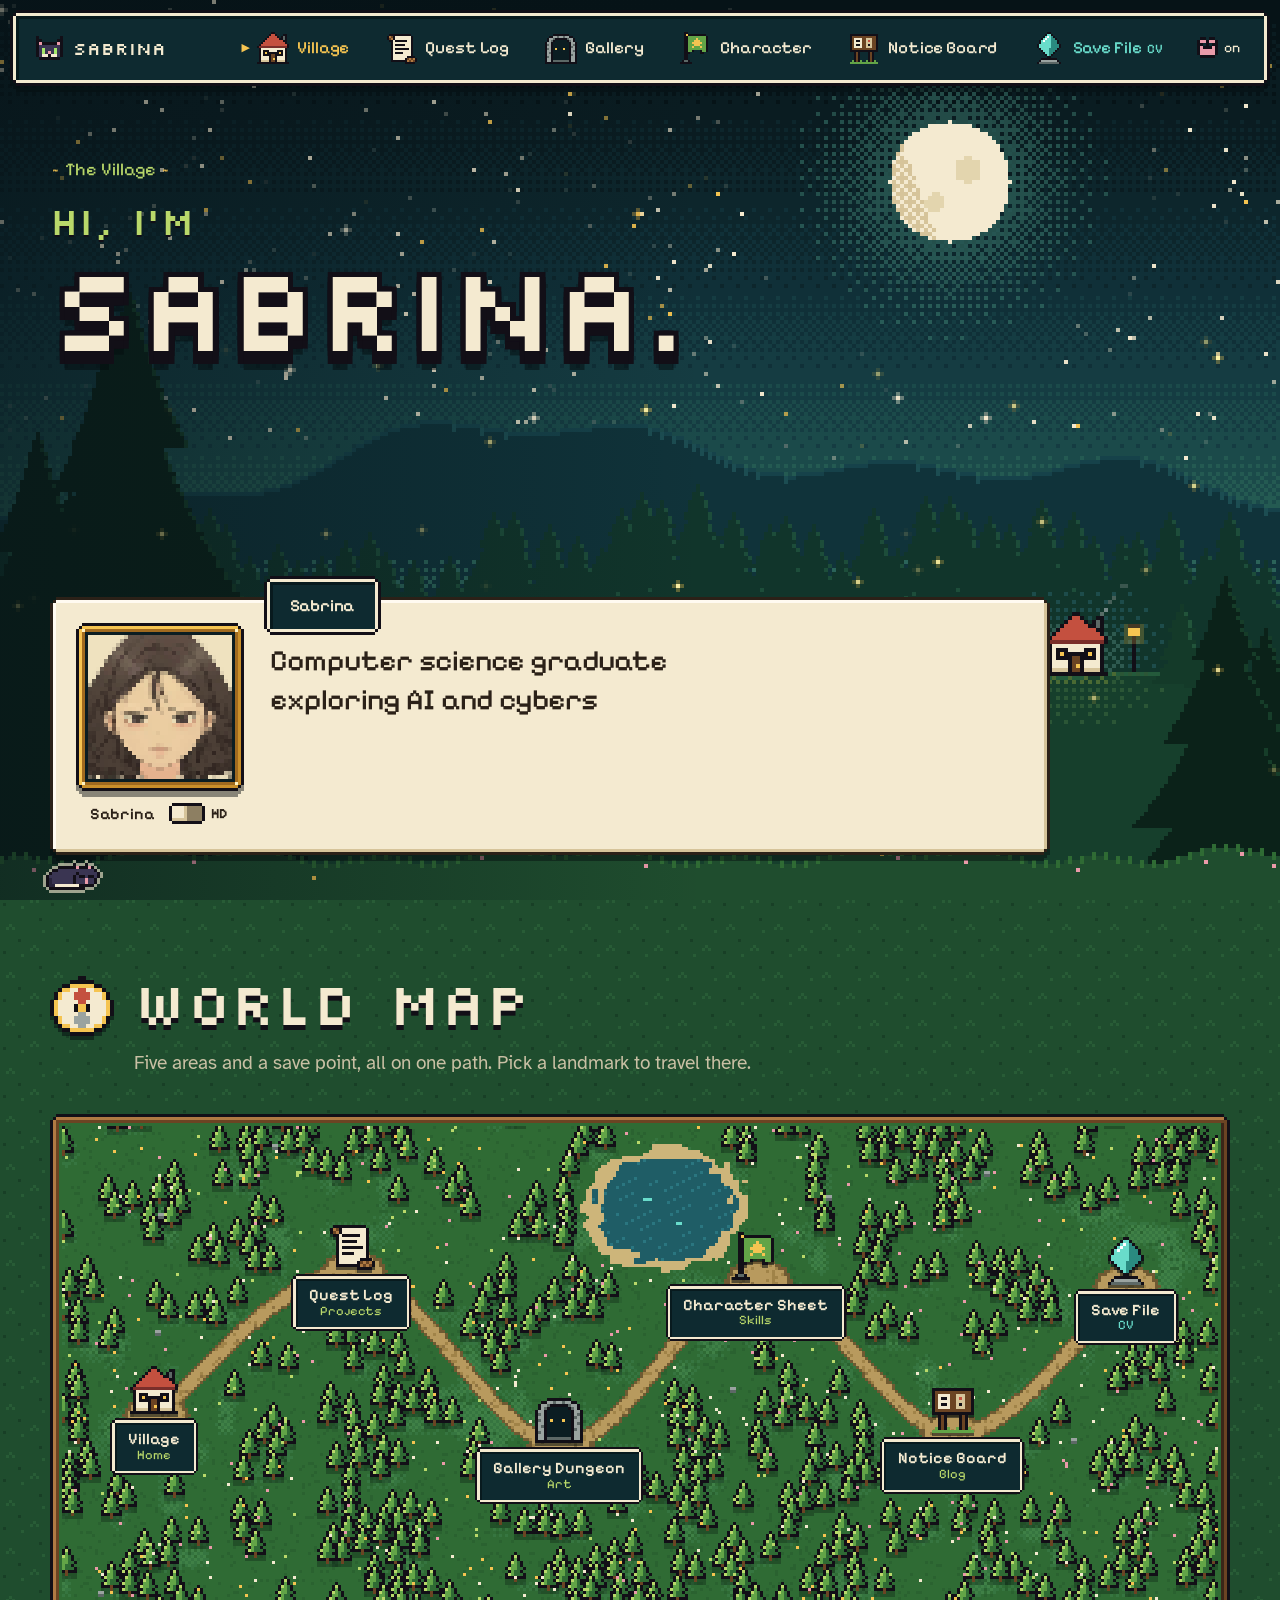
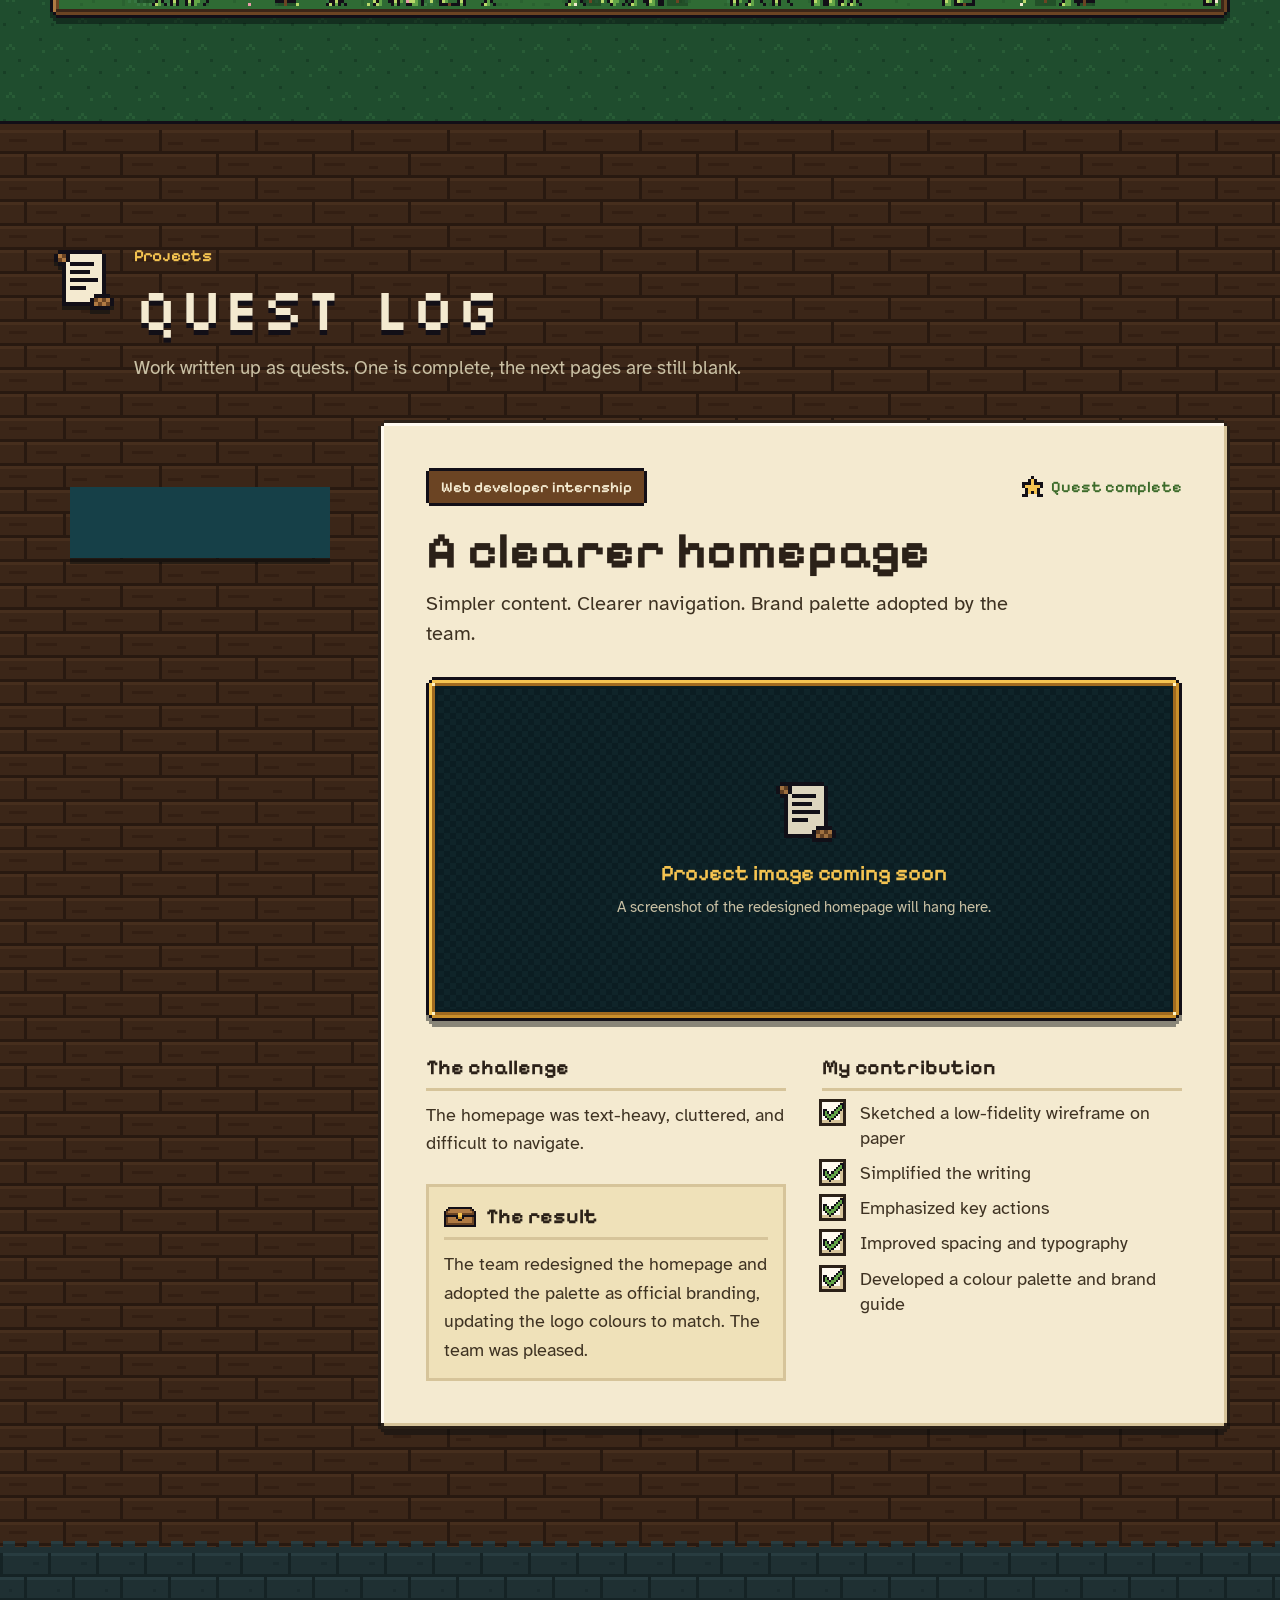
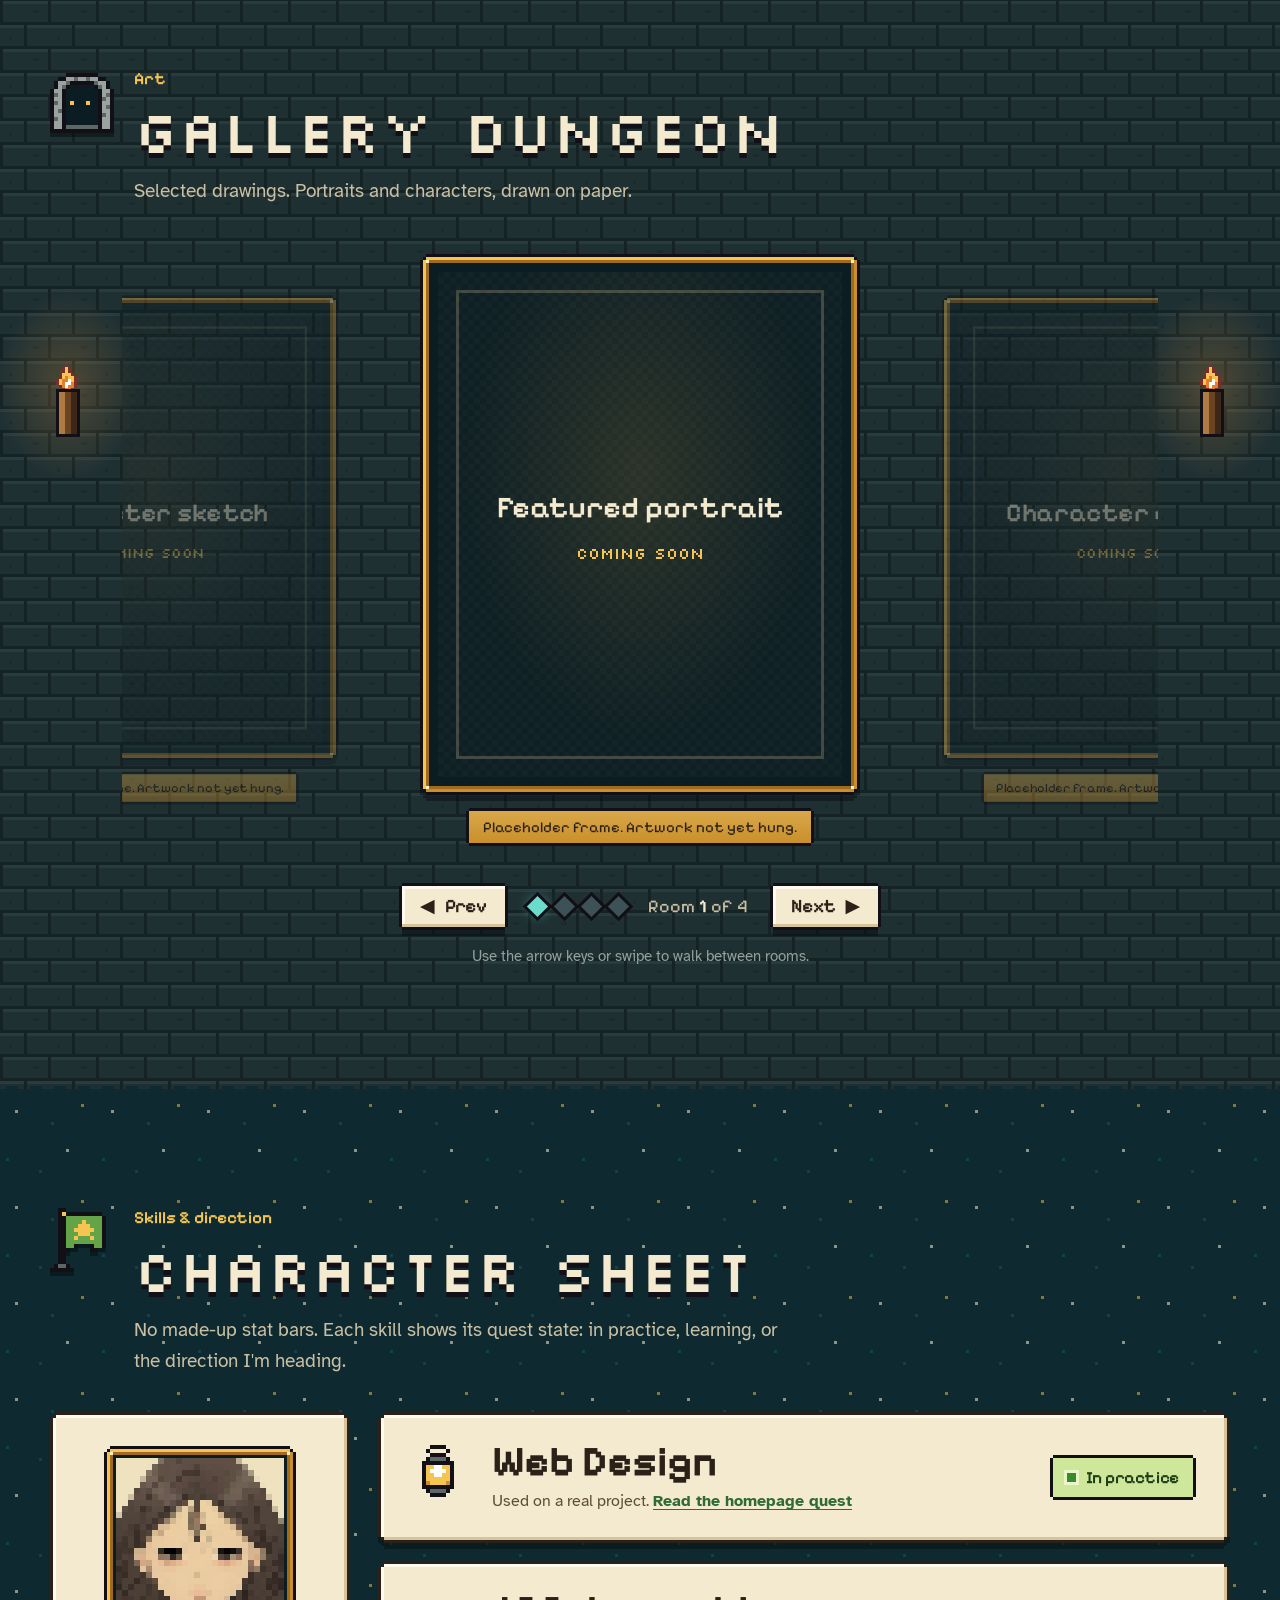
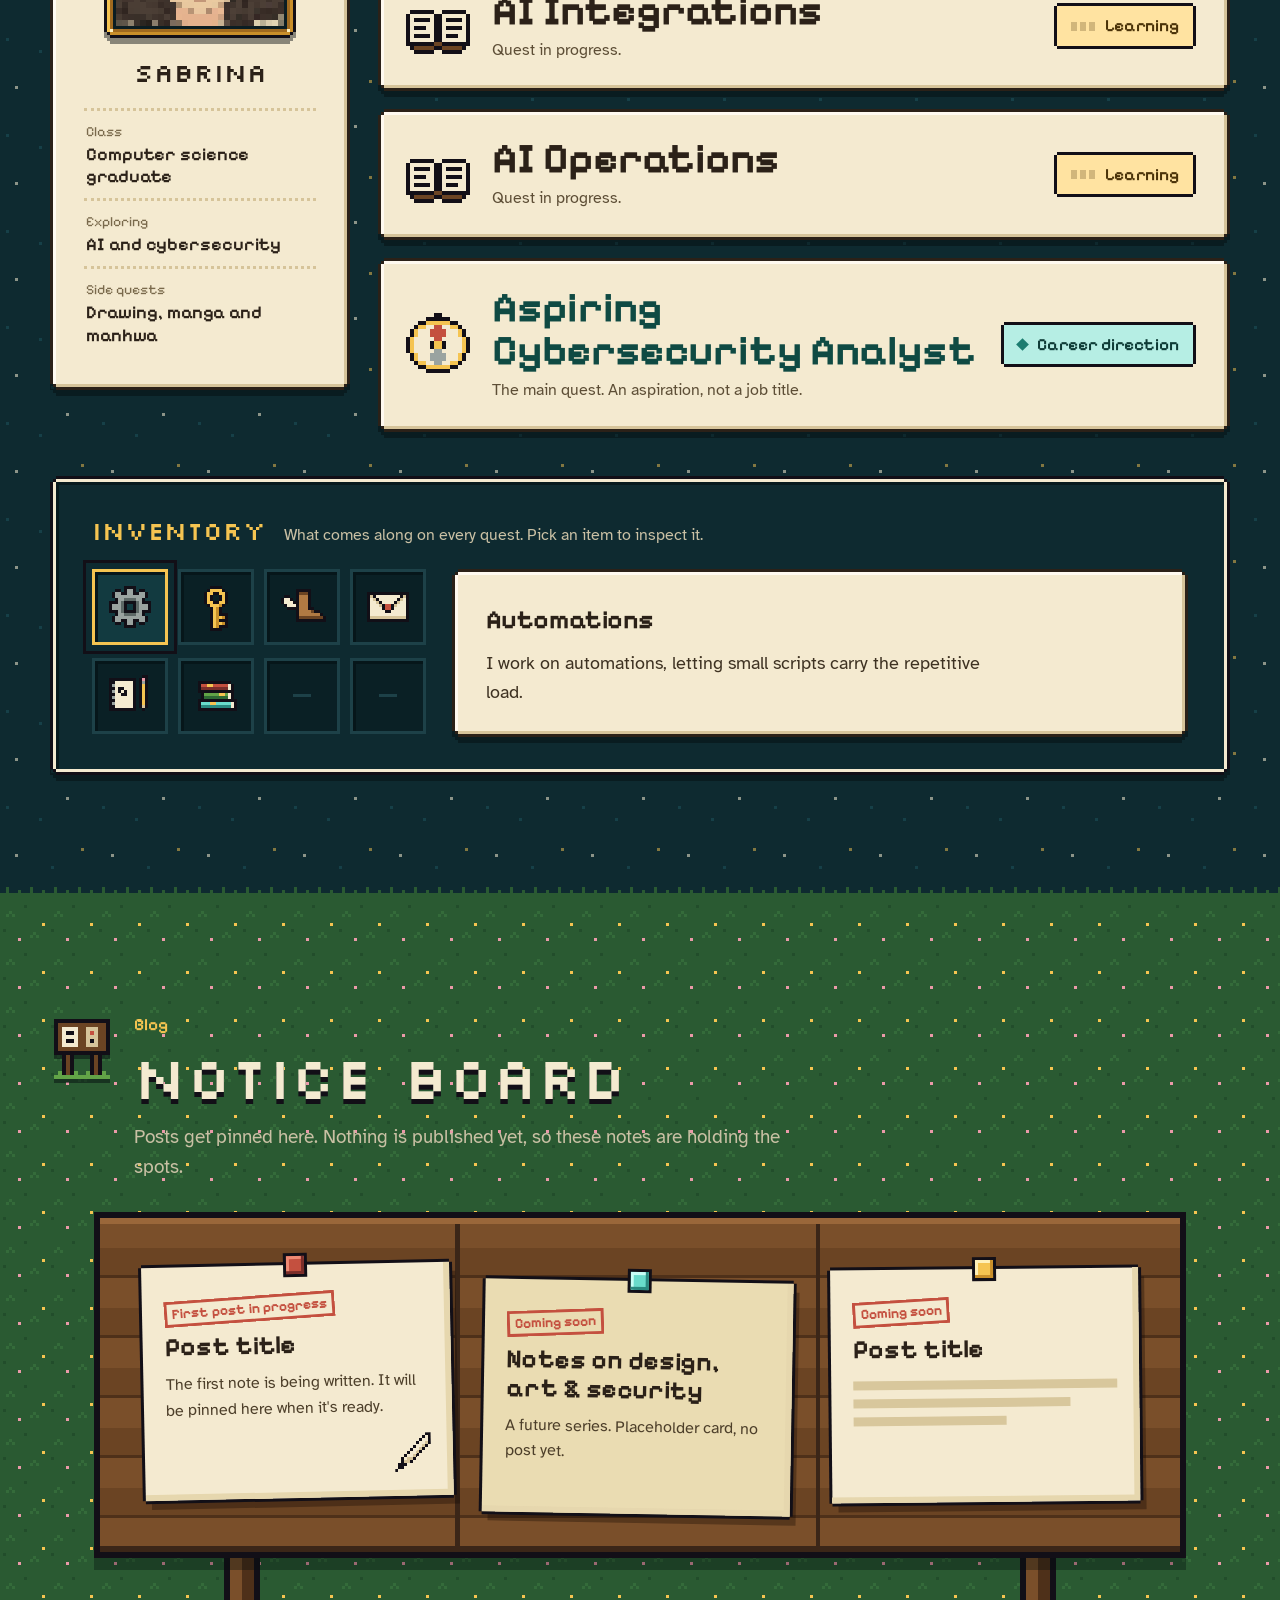
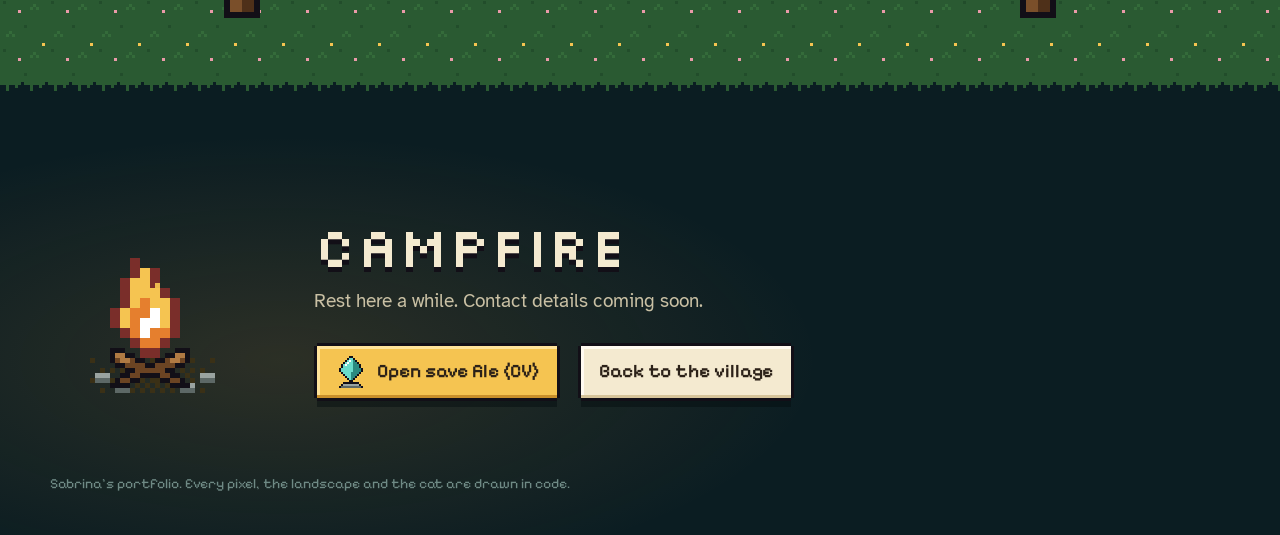
==== site/index.html @ 3fcf2f2c "Make Pixel Neko the site source and build Move the design to site/, add scripts/build-site.cjs and p" ====
<!doctype html>
<html lang="en" class="no-js">
<head>
<meta charset="utf-8">
<meta name="viewport" content="width=device-width, initial-scale=1">
<meta name="robots" content="noindex,nofollow">
<title>Sabrina · Pixel Neko Quest</title>
<meta name="description" content="Sabrina's portfolio: computer science graduate exploring AI and cybersecurity. A cozy pixel quest through projects, drawings and skills.">
<meta name="theme-color" content="#0b1d22">
<link rel="preconnect" href="https://fonts.googleapis.com">
<link rel="preconnect" href="https://fonts.gstatic.com" crossorigin>
<link href="https://fonts.googleapis.com/css2?family=Atkinson+Hyperlegible:ital,wght@0,400;0,700;1,400&family=Pixelify+Sans:wght@400;500;600;700&family=Silkscreen:wght@400;700&display=swap" rel="stylesheet">
<link rel="stylesheet" href="style.css">
</head>
<body>
<a class="skip" href="#main">Skip to content</a>

<!-- ============ HUD / top menu ============ -->
<header class="hud" id="hud">
  <div class="hud__inner frame-dark">
    <a class="hud__brand" href="#home" aria-label="Sabrina, back to the village">
      <i class="spr" data-spr="catHead" aria-hidden="true"></i>
      <span>Sabrina</span>
    </a>
    <button class="hud__menu" type="button" aria-expanded="false" aria-controls="hudNav">
      <i class="spr" data-spr="compass" aria-hidden="true"></i><span>Map</span>
    </button>
    <nav class="hud__nav" id="hudNav" aria-label="Areas">
      <ul>
        <li><a href="#home" data-area="home"><i class="spr" data-spr="house" aria-hidden="true"></i><span>Village</span></a></li>
        <li><a href="#projects" data-area="projects"><i class="spr" data-spr="scroll" aria-hidden="true"></i><span>Quest Log</span></a></li>
        <li><a href="#art" data-area="art"><i class="spr" data-spr="gate" aria-hidden="true"></i><span>Gallery</span></a></li>
        <li><a href="#skills" data-area="skills"><i class="spr" data-spr="banner" aria-hidden="true"></i><span>Character</span></a></li>
        <li><a href="#blog" data-area="blog"><i class="spr" data-spr="board" aria-hidden="true"></i><span>Notice Board</span></a></li>
        <li><a href="cv.html" class="is-save"><i class="spr" data-spr="crystal" aria-hidden="true"></i><span>Save File <small>CV</small></span></a></li>
      </ul>
    </nav>
    <button class="hud__cat" type="button" aria-pressed="true" title="Cat companion">
      <i class="spr" data-spr="paw" aria-hidden="true"></i><span class="sr-only">Cat companion</span><span class="hud__cat-state" aria-hidden="true">on</span>
    </button>
  </div>
</header>

<main id="main">

  <!-- ============ VILLAGE (home) ============ -->
  <section id="home" class="village" aria-labelledby="heroTitle">
    <div class="hero">
      <canvas class="landscape" id="heroScene" aria-hidden="true"></canvas>
      <div class="hero__veil" aria-hidden="true"></div>

      <div class="hero__title wrap">
        <p class="hero__area">The Village</p>
        <h1 id="heroTitle" class="title-pixel"><span class="t-small">Hi, I'm</span> <span class="t-big">Sabrina.</span></h1>
      </div>

      <div class="dlg wrap">
        <div class="dlg__box frame-cream">
          <figure class="party">
            <div class="party__frame frame-gold">
              <div class="portrait" data-portrait>
                <img src="assets/pfp.jpg" alt="Sabrina's profile picture: an anime-style portrait with dark wavy hair" width="736" height="1308">
                <canvas aria-hidden="true"></canvas>
              </div>
            </div>
            <figcaption class="party__cap">
              <span class="party__name">Sabrina</span>
              <button class="hd-toggle" type="button" aria-pressed="false" data-hd-for="0">
                <span class="hd-toggle__track" aria-hidden="true"><span class="hd-toggle__knob"></span></span>
                <span class="hd-toggle__label">HD</span>
              </button>
            </figcaption>
          </figure>

          <div class="dlg__body">
            <p class="dlg__tag">Sabrina</p>
            <p class="dlg__text" data-type>Computer science graduate exploring AI and cybersecurity.</p>
            <p class="dlg__ask">Where shall we go first?</p>
            <ul class="dlg__choices" aria-label="Choose a path">
              <li><a class="choice" href="#projects">Explore my work</a></li>
              <li><a class="choice" href="#art">See my drawings</a></li>
            </ul>
            <a class="dlg__next" href="#map" aria-label="Continue to the world map"><span aria-hidden="true">▼</span></a>
          </div>
        </div>
      </div>
    </div>

    <!-- world map -->
    <div class="worldmap wrap" id="map">
      <div class="area-head">
        <i class="spr area-head__icon" data-spr="compass" aria-hidden="true"></i>
        <div>
          <h2 class="title-pixel">World Map</h2>
          <p class="area-head__lead">Five areas and a save point, all on one path. Pick a landmark to travel there.</p>
        </div>
      </div>
      <div class="map frame-wood">
        <canvas class="map__terrain" aria-hidden="true"></canvas>
        <ol class="map__nodes">
          <li><a href="#home" class="node" data-node="0"><i class="spr" data-spr="house" aria-hidden="true"></i><span class="node__plate"><b>Village</b><small>Home</small></span></a></li>
          <li><a href="#projects" class="node" data-node="1"><i class="spr" data-spr="scroll" aria-hidden="true"></i><span class="node__plate"><b>Quest Log</b><small>Projects</small></span></a></li>
          <li><a href="#art" class="node" data-node="2"><i class="spr" data-spr="gate" aria-hidden="true"></i><span class="node__plate"><b>Gallery Dungeon</b><small>Art</small></span></a></li>
          <li><a href="#skills" class="node" data-node="3"><i class="spr" data-spr="banner" aria-hidden="true"></i><span class="node__plate"><b>Character Sheet</b><small>Skills</small></span></a></li>
          <li><a href="#blog" class="node" data-node="4"><i class="spr" data-spr="board" aria-hidden="true"></i><span class="node__plate"><b>Notice Board</b><small>Blog</small></span></a></li>
          <li><a href="cv.html" class="node node--save" data-node="5"><i class="spr" data-spr="crystal" aria-hidden="true"></i><span class="node__plate"><b>Save File</b><small>CV</small></span></a></li>
        </ol>
      </div>
    </div>
  </section>

  <!-- ============ QUEST LOG (projects) ============ -->
  <section id="projects" class="area area--quest" aria-labelledby="projectsTitle">
    <div class="wrap">
      <div class="area-head">
        <i class="spr area-head__icon" data-spr="scroll" aria-hidden="true"></i>
        <div>
          <p class="area-head__real">Projects</p>
          <h2 id="projectsTitle" class="title-pixel">Quest Log</h2>
          <p class="area-head__lead">Work written up as quests. One is complete, the next pages are still blank.</p>
        </div>
      </div>

      <div class="quests">
        <div class="quests__list frame-dark" role="tablist" aria-label="Quests" aria-orientation="vertical">
          <p class="quests__heading" aria-hidden="true">Quests</p>
          <button class="qtab" role="tab" id="qt-1" aria-controls="qp-1" aria-selected="true">
            <i class="spr" data-spr="check" aria-hidden="true"></i>
            <span><b>A clearer homepage</b><small>Complete</small></span>
          </button>
          <button class="qtab" role="tab" id="qt-2" aria-controls="qp-2" aria-selected="false" tabindex="-1">
            <i class="spr" data-spr="lock" aria-hidden="true"></i>
            <span><b>Unwritten quest</b><small>More projects soon</small></span>
          </button>
        </div>

        <article class="quest frame-cream" role="tabpanel" id="qp-1" aria-labelledby="qt-1">
          <header class="quest__head">
            <p class="quest__label">Web developer internship</p>
            <p class="quest__status"><i class="spr" data-spr="star" aria-hidden="true"></i>Quest complete</p>
          </header>
          <h3 class="quest__title">A clearer homepage</h3>
          <p class="quest__summary">Simpler content. Clearer navigation. Brand palette adopted by the team.</p>

          <figure class="shot frame-gold">
            <div class="shot__inner">
              <i class="spr" data-spr="scroll" aria-hidden="true"></i>
              <figcaption><b>Project image coming soon</b><span>A screenshot of the redesigned homepage will hang here.</span></figcaption>
            </div>
          </figure>

          <div class="quest__grid">
            <section class="qblock qblock--brief">
              <h4>The challenge</h4>
              <p>The homepage was text-heavy, cluttered, and difficult to navigate.</p>
            </section>
            <section class="qblock qblock--obj">
              <h4>My contribution</h4>
              <ul class="objectives" data-objectives>
                <li>Sketched a low-fidelity wireframe on paper</li>
                <li>Simplified the writing</li>
                <li>Emphasized key actions</li>
                <li>Improved spacing and typography</li>
                <li>Developed a colour palette and brand guide</li>
              </ul>
            </section>
            <section class="qblock qblock--reward">
              <h4><i class="spr" data-spr="chest" aria-hidden="true"></i>The result</h4>
              <p>The team redesigned the homepage and adopted the palette as official branding, updating the logo colours to match. The team was pleased.</p>
            </section>
          </div>
        </article>

        <article class="quest quest--locked frame-cream" role="tabpanel" id="qp-2" aria-labelledby="qt-2">
          <i class="spr" data-spr="lock" aria-hidden="true"></i>
          <h3 class="quest__title">This page is still blank</h3>
          <p>More projects soon. New quests get written here as they're finished.</p>
        </article>
      </div>
    </div>
  </section>

  <!-- ============ GALLERY DUNGEON (art) ============ -->
  <section id="art" class="area area--dungeon" aria-labelledby="artTitle">
    <div class="wrap">
      <div class="area-head">
        <i class="spr area-head__icon" data-spr="gate" aria-hidden="true"></i>
        <div>
          <p class="area-head__real">Art</p>
          <h2 id="artTitle" class="title-pixel">Gallery Dungeon</h2>
          <p class="area-head__lead">Selected drawings. Portraits and characters, drawn on paper.</p>
        </div>
      </div>

      <div class="gallery" data-carousel role="region" aria-roledescription="carousel" aria-label="Drawings" tabindex="0">
        <div class="torch torch--l" aria-hidden="true"><i class="flame"></i></div>
        <div class="torch torch--r" aria-hidden="true"><i class="flame"></i></div>
        <div class="gallery__viewport">
          <ol class="gallery__track">
            <li class="slide" aria-roledescription="slide" aria-label="1 of 4">
              <div class="slide__frame frame-gold"><div class="slide__canvas"><span class="slide__kind">Featured portrait</span><span class="slide__soon">coming soon</span></div></div>
              <p class="slide__plate">Placeholder frame. Artwork not yet hung.</p>
            </li>
            <li class="slide" aria-roledescription="slide" aria-label="2 of 4">
              <div class="slide__frame frame-gold"><div class="slide__canvas"><span class="slide__kind">Character drawing</span><span class="slide__soon">coming soon</span></div></div>
              <p class="slide__plate">Placeholder frame. Artwork not yet hung.</p>
            </li>
            <li class="slide" aria-roledescription="slide" aria-label="3 of 4">
              <div class="slide__frame frame-gold"><div class="slide__canvas"><span class="slide__kind">Portrait study</span><span class="slide__soon">coming soon</span></div></div>
              <p class="slide__plate">Placeholder frame. Artwork not yet hung.</p>
            </li>
            <li class="slide" aria-roledescription="slide" aria-label="4 of 4">
              <div class="slide__frame frame-gold"><div class="slide__canvas"><span class="slide__kind">Character sketch</span><span class="slide__soon">coming soon</span></div></div>
              <p class="slide__plate">Placeholder frame. Artwork not yet hung.</p>
            </li>
          </ol>
        </div>
        <div class="gallery__controls">
          <button class="pbtn" type="button" data-prev aria-label="Previous drawing"><span aria-hidden="true">◀</span> Prev</button>
          <div class="gallery__dots" aria-hidden="true"></div>
          <p class="gallery__count" aria-live="polite">Room <b data-count>1</b> of 4</p>
          <button class="pbtn" type="button" data-next aria-label="Next drawing">Next <span aria-hidden="true">▶</span></button>
        </div>
        <p class="gallery__hint">Use the arrow keys or swipe to walk between rooms.</p>
      </div>
    </div>
  </section>

  <!-- ============ CHARACTER SHEET (skills) ============ -->
  <section id="skills" class="area area--sheet" aria-labelledby="skillsTitle">
    <div class="wrap">
      <div class="area-head">
        <i class="spr area-head__icon" data-spr="banner" aria-hidden="true"></i>
        <div>
          <p class="area-head__real">Skills &amp; direction</p>
          <h2 id="skillsTitle" class="title-pixel">Character Sheet</h2>
          <p class="area-head__lead">No made-up stat bars. Each skill shows its quest state: in practice, learning, or the direction I'm heading.</p>
        </div>
      </div>

      <div class="sheet">
        <aside class="card frame-cream" aria-label="Character card">
          <div class="card__portrait frame-gold">
            <div class="portrait" data-portrait data-res="28">
              <img src="assets/pfp.jpg" alt="" width="736" height="1308">
              <canvas aria-hidden="true"></canvas>
            </div>
          </div>
          <p class="card__name">Sabrina</p>
          <dl class="card__stats">
            <div><dt>Class</dt><dd>Computer science graduate</dd></div>
            <div><dt>Exploring</dt><dd>AI and cybersecurity</dd></div>
            <div><dt>Side quests</dt><dd>Drawing, manga and manhwa</dd></div>
          </dl>
        </aside>

        <ol class="skills">
          <li class="skill skill--practice frame-cream">
            <i class="spr skill__icon" data-spr="lantern" aria-hidden="true"></i>
            <div class="skill__body">
              <h3 class="skill__name">Web Design</h3>
              <p class="skill__note">Used on a real project. <a href="#projects">Read the homepage quest</a></p>
            </div>
            <p class="state state--practice"><span class="state__dot" aria-hidden="true"></span>In practice</p>
          </li>
          <li class="skill skill--learning frame-cream">
            <i class="spr skill__icon" data-spr="book" aria-hidden="true"></i>
            <div class="skill__body">
              <h3 class="skill__name">AI Integrations</h3>
              <p class="skill__note">Quest in progress.</p>
            </div>
            <p class="state state--learning"><span class="state__pips" aria-hidden="true"><i></i><i></i><i></i></span>Learning</p>
          </li>
          <li class="skill skill--learning frame-cream">
            <i class="spr skill__icon" data-spr="book" aria-hidden="true"></i>
            <div class="skill__body">
              <h3 class="skill__name">AI Operations</h3>
              <p class="skill__note">Quest in progress.</p>
            </div>
            <p class="state state--learning"><span class="state__pips" aria-hidden="true"><i></i><i></i><i></i></span>Learning</p>
          </li>
          <li class="skill skill--direction frame-cream">
            <i class="spr skill__icon" data-spr="compass" aria-hidden="true"></i>
            <div class="skill__body">
              <h3 class="skill__name">Aspiring Cybersecurity Analyst</h3>
              <p class="skill__note">The main quest. An aspiration, not a job title.</p>
            </div>
            <p class="state state--direction"><span class="state__dot" aria-hidden="true"></span>Career direction</p>
          </li>
        </ol>
      </div>

      <div class="inventory frame-dark">
        <div class="inventory__head">
          <h3>Inventory</h3>
          <p>What comes along on every quest. Pick an item to inspect it.</p>
        </div>
        <div class="inventory__body">
          <ul class="inv-grid" role="listbox" aria-label="Inventory items" data-inventory>
            <li role="option" tabindex="0" aria-selected="true" data-name="Automations" data-desc="I work on automations, letting small scripts carry the repetitive load."><i class="spr" data-spr="gear" aria-hidden="true"></i><span class="sr-only">Automations</span></li>
            <li role="option" tabindex="-1" aria-selected="false" data-name="Creative problem solving" data-desc="A key for doors that look locked. Finding a simpler way through a messy problem."><i class="spr" data-spr="key" aria-hidden="true"></i><span class="sr-only">Creative problem solving</span></li>
            <li role="option" tabindex="-1" aria-selected="false" data-name="Quick learning" data-desc="Winged boots. New tools and ideas get picked up fast."><i class="spr" data-spr="boots" aria-hidden="true"></i><span class="sr-only">Quick learning</span></li>
            <li role="option" tabindex="-1" aria-selected="false" data-name="Communication" data-desc="A sealed letter. Clear words, plain writing, and keeping the team in the loop."><i class="spr" data-spr="letter" aria-hidden="true"></i><span class="sr-only">Communication</span></li>
            <li role="option" tabindex="-1" aria-selected="false" data-name="Sketchbook" data-desc="Portraits and characters, drawn on paper. Pages will hang in the Gallery Dungeon."><i class="spr" data-spr="sketchbook" aria-hidden="true"></i><span class="sr-only">Sketchbook</span></li>
            <li role="option" tabindex="-1" aria-selected="false" data-name="Manga and manhwa" data-desc="Always a volume in the bag. Sabrina reads manga and manhwa."><i class="spr" data-spr="books" aria-hidden="true"></i><span class="sr-only">Manga and manhwa</span></li>
            <li role="option" tabindex="-1" aria-selected="false" data-name="Empty slot" data-desc="Room for whatever the next quest hands over." class="is-empty"><span class="sr-only">Empty slot</span></li>
            <li role="option" tabindex="-1" aria-selected="false" data-name="Empty slot" data-desc="Room for whatever the next quest hands over." class="is-empty"><span class="sr-only">Empty slot</span></li>
          </ul>
          <div class="inv-info frame-cream" aria-live="polite">
            <p class="inv-info__name" data-inv-name>Automations</p>
            <p class="inv-info__desc" data-inv-desc>I work on automations, letting small scripts carry the repetitive load.</p>
          </div>
        </div>
      </div>
    </div>
  </section>

  <!-- ============ NOTICE BOARD (blog) ============ -->
  <section id="blog" class="area area--board" aria-labelledby="blogTitle">
    <div class="wrap">
      <div class="area-head">
        <i class="spr area-head__icon" data-spr="board" aria-hidden="true"></i>
        <div>
          <p class="area-head__real">Blog</p>
          <h2 id="blogTitle" class="title-pixel">Notice Board</h2>
          <p class="area-head__lead">Posts get pinned here. Nothing is published yet, so these notes are holding the spots.</p>
        </div>
      </div>

      <div class="board">
        <div class="board__planks">
          <article class="note note--a">
            <span class="note__pin" aria-hidden="true"></span>
            <p class="note__stamp">First post in progress</p>
            <h3 class="note__title">Post title</h3>
            <p class="note__text">The first note is being written. It will be pinned here when it's ready.</p>
            <i class="spr note__quill" data-spr="quill" aria-hidden="true"></i>
          </article>
          <article class="note note--b">
            <span class="note__pin" aria-hidden="true"></span>
            <p class="note__stamp">Coming soon</p>
            <h3 class="note__title">Notes on design, art &amp; security</h3>
            <p class="note__text">A future series. Placeholder card, no post yet.</p>
          </article>
          <article class="note note--c">
            <span class="note__pin" aria-hidden="true"></span>
            <p class="note__stamp">Coming soon</p>
            <h3 class="note__title">Post title</h3>
            <div class="note__lines" aria-hidden="true"><i></i><i></i><i></i></div>
            <p class="sr-only">Placeholder card, no post yet.</p>
          </article>
        </div>
        <div class="board__legs" aria-hidden="true"><i></i><i></i></div>
      </div>
    </div>
  </section>
</main>

<!-- ============ CAMPFIRE (footer) ============ -->
<footer id="contact" class="camp" aria-labelledby="campTitle">
  <div class="wrap camp__inner">
    <canvas class="campfire" width="40" height="36" aria-hidden="true"></canvas>
    <div class="camp__text">
      <h2 id="campTitle" class="title-pixel">Campfire</h2>
      <p>Rest here a while. Contact details coming soon.</p>
      <div class="camp__actions">
        <a class="pbtn pbtn--gold" href="cv.html"><i class="spr" data-spr="crystal" aria-hidden="true"></i>Open save file (CV)</a>
        <a class="pbtn" href="#home">Back to the village</a>
      </div>
    </div>
  </div>
  <p class="camp__credits wrap">Sabrina's portfolio. Every pixel, the landscape and the cat are drawn in code.</p>
</footer>

<div class="area-banner frame-dark" aria-hidden="true"><small>Now entering</small><b data-banner-name></b></div>

<script src="sprites.js"></script>
<script src="main.js"></script>
</body>
</html>
---- site/style.css ----
/* =========================================================
   Pixel Neko Quest — Sabrina's portfolio, variant 11
   ========================================================= */

:root {
  --ink: #120f17;
  --ink-brown: #2b2118;
  --night: #0b1d22;
  --teal: #0e2a30;
  --teal-2: #164048;
  --teal-3: #2a5d55;
  --pine: #1f4d2e;
  --pine-2: #2f6b34;
  --leaf: #62a447;
  --moss: #b9d86a;
  --lantern: #f5c451;
  --lantern-2: #c98f2a;
  --cream: #f4ead0;
  --cream-hi: #fffaf0;
  --parch: #d6c49a;
  --wood: #6b4423;
  --wood-2: #3b2618;
  --wood-3: #b07a43;
  --stone: #1c2b2e;
  --berry: #c4503f;
  --crystal: #69dccb;
  --muted: #c9c0a4;

  --px: 3px;               /* one art pixel */
  --s: 3px;                /* sprite scale */
  --wrap: 1180px;
  --gut: clamp(16px, 4vw, 40px);

  --f-display: "Silkscreen", "Pixelify Sans", ui-monospace, monospace;
  --f-ui: "Pixelify Sans", "Silkscreen", system-ui, sans-serif;
  --f-body: "Atkinson Hyperlegible", system-ui, -apple-system, "Segoe UI", sans-serif;

  /* 9-slice pixel frames (12x12 art, sliced at 4) */
  --frame-cream: url("data:image/svg+xml,%3Csvg xmlns='http://www.w3.org/2000/svg' width='12' height='12' viewBox='0 0 12 12' shape-rendering='crispEdges'%3E%3Cpath fill='%23f4ead0' d='M2 1h8v10H2zM1 2h10v8H1z'/%3E%3Cpath fill='%23fffaf0' d='M2 1h8v1H2zM1 2h1v8H1z'/%3E%3Cpath fill='%23d6c49a' d='M2 10h8v1H2zM10 2h1v8h-1z'/%3E%3Cpath fill='%232b2118' d='M2 0h8v1H2zM2 11h8v1H2zM0 2h1v8H0zM11 2h1v8h-1zM1 1h1v1H1zM10 1h1v1h-1zM1 10h1v1H1zM10 10h1v1h-1z'/%3E%3C/svg%3E");
  --frame-dark: url("data:image/svg+xml,%3Csvg xmlns='http://www.w3.org/2000/svg' width='12' height='12' viewBox='0 0 12 12' shape-rendering='crispEdges'%3E%3Cpath fill='%230e2a30' d='M2 2h8v8H2z'/%3E%3Cpath fill='%23f4ead0' d='M2 1h8v1H2zM2 10h8v1H2zM1 2h1v8H1zM10 2h1v8h-1z'/%3E%3Cpath fill='%23081a1e' d='M2 2h8v1H2zM2 3h1v7H2z'/%3E%3Cpath fill='%23120f17' d='M2 0h8v1H2zM2 11h8v1H2zM0 2h1v8H0zM11 2h1v8h-1zM1 1h1v1H1zM10 1h1v1h-1zM1 10h1v1H1zM10 10h1v1h-1z'/%3E%3C/svg%3E");
  --frame-gold: url("data:image/svg+xml,%3Csvg xmlns='http://www.w3.org/2000/svg' width='12' height='12' viewBox='0 0 12 12' shape-rendering='crispEdges'%3E%3Cpath fill='%230b1d22' d='M3 3h6v6H3z'/%3E%3Cpath fill='%23f5c451' d='M2 1h8v1H2zM1 2h1v8H1z'/%3E%3Cpath fill='%23c98f2a' d='M2 10h8v1H2zM10 2h1v8h-1z'/%3E%3Cpath fill='%23a06a1f' d='M2 2h8v1H2zM2 9h8v1H2zM2 3h1v6H2zM9 3h1v6H9z'/%3E%3Cpath fill='%23fff3c4' d='M2 2h1v1H2zM9 2h1v1H9zM2 9h1v1H2zM9 9h1v1H9z'/%3E%3Cpath fill='%23120f17' d='M2 0h8v1H2zM2 11h8v1H2zM0 2h1v8H0zM11 2h1v8h-1zM1 1h1v1H1zM10 1h1v1h-1zM1 10h1v1H1zM10 10h1v1h-1z'/%3E%3C/svg%3E");
  --frame-wood: url("data:image/svg+xml,%3Csvg xmlns='http://www.w3.org/2000/svg' width='12' height='12' viewBox='0 0 12 12' shape-rendering='crispEdges'%3E%3Cpath fill='%232f6b34' d='M3 3h6v6H3z'/%3E%3Cpath fill='%23b07a43' d='M2 1h8v1H2zM1 2h1v8H1z'/%3E%3Cpath fill='%236b4423' d='M2 10h8v1H2zM10 2h1v8h-1zM2 2h8v1H2zM2 3h1v6H2z'/%3E%3Cpath fill='%233b2618' d='M2 9h8v1H2zM9 3h1v6H9z'/%3E%3Cpath fill='%23120f17' d='M2 0h8v1H2zM2 11h8v1H2zM0 2h1v8H0zM11 2h1v8h-1zM1 1h1v1H1zM10 1h1v1h-1zM1 10h1v1H1zM10 10h1v1h-1z'/%3E%3C/svg%3E");

  /* background tiles (16x16 art, shown at 3x) */
  --tile-grass: url("data:image/svg+xml,%3Csvg xmlns='http://www.w3.org/2000/svg' width='16' height='16' viewBox='0 0 16 16' shape-rendering='crispEdges'%3E%3Crect width='16' height='16' fill='%231f4d2e'/%3E%3Cpath fill='%23285c36' d='M3 4h1v1H3zM2 5h1v1H2zM4 5h1v1H4zM11 11h1v1h-1zM10 12h1v1h-1zM12 12h1v1h-1zM7 14h1v1H7zM14 6h1v1h-1z'/%3E%3Cpath fill='%23183f26' d='M13 2h1v1h-1zM6 9h1v1H6zM1 13h1v1H1z'/%3E%3C/svg%3E");
  --tile-clearing: url("data:image/svg+xml,%3Csvg xmlns='http://www.w3.org/2000/svg' width='16' height='16' viewBox='0 0 16 16' shape-rendering='crispEdges'%3E%3Crect width='16' height='16' fill='%232a5a32'/%3E%3Cpath fill='%23346b3a' d='M3 4h1v1H3zM2 5h1v1H2zM4 5h1v1H4zM11 11h1v1h-1zM10 12h1v1h-1zM12 12h1v1h-1z'/%3E%3Cpath fill='%23f5c451' d='M14 8h1v1h-1z'/%3E%3Cpath fill='%23ea9aa9' d='M6 13h1v1H6z'/%3E%3Cpath fill='%23224d2b' d='M8 2h1v1H8zM1 10h1v1H1z'/%3E%3C/svg%3E");
  --tile-wood: url("data:image/svg+xml,%3Csvg xmlns='http://www.w3.org/2000/svg' width='32' height='16' viewBox='0 0 32 16' shape-rendering='crispEdges'%3E%3Crect width='32' height='16' fill='%233b2618'/%3E%3Cpath fill='%23462e1d' d='M0 0h21v1H0zM22 0h10v1H22zM0 8h8v1H0zM9 8h23v1H9z'/%3E%3Cpath fill='%23331f13' d='M3 3h6v1H3zM24 4h5v1h-5zM12 11h7v1h-7zM27 12h3v1h-3z'/%3E%3Cpath fill='%23281910' d='M0 7h32v1H0zM0 15h32v1H0zM21 0h1v7h-1zM8 8h1v7H8z'/%3E%3C/svg%3E");
  --tile-stone: url("data:image/svg+xml,%3Csvg xmlns='http://www.w3.org/2000/svg' width='16' height='16' viewBox='0 0 16 16' shape-rendering='crispEdges'%3E%3Crect width='16' height='16' fill='%231f3033'/%3E%3Cpath fill='%23152325' d='M0 7h16v1H0zM0 15h16v1H0zM0 0h1v7H0zM8 8h1v7H8z'/%3E%3Cpath fill='%23283c40' d='M1 0h15v1H1zM0 8h8v1H0zM9 8h7v1H9z'/%3E%3Cpath fill='%231a2a2d' d='M11 3h2v1h-2zM3 12h1v1H3z'/%3E%3C/svg%3E");
  --tile-stars: url("data:image/svg+xml,%3Csvg xmlns='http://www.w3.org/2000/svg' width='32' height='32' viewBox='0 0 32 32' shape-rendering='crispEdges'%3E%3Crect width='32' height='32' fill='%230e2a30'/%3E%3Cpath fill='%23f4ead0' fill-opacity='.55' d='M5 6h1v1H5zM22 19h1v1h-1z'/%3E%3Cpath fill='%23f5c451' fill-opacity='.5' d='M27 4h1v1h-1z'/%3E%3Cpath fill='%23164048' d='M13 26h1v1h-1zM17 10h1v1h-1zM2 22h1v1H2z'/%3E%3C/svg%3E");
}

*,
*::before,
*::after { box-sizing: border-box; }

html { scroll-padding-top: 96px; -webkit-text-size-adjust: 100%; }

body {
  margin: 0;
  background: var(--night);
  color: var(--cream);
  font-family: var(--f-body);
  font-size: 18px;
  line-height: 1.6;
  overflow-x: hidden;
  -webkit-font-smoothing: antialiased;
}

img, canvas { display: block; max-width: 100%; }
a { color: inherit; }
button { font: inherit; color: inherit; }
h1, h2, h3, h4 { margin: 0; font-weight: 400; }
p { margin: 0; }
ul, ol { margin: 0; padding: 0; list-style: none; }

.sr-only {
  position: absolute !important; width: 1px; height: 1px; padding: 0; margin: -1px;
  overflow: hidden; clip: rect(0 0 0 0); white-space: nowrap; border: 0;
}

.wrap { width: 100%; max-width: calc(var(--wrap) + var(--gut) * 2); margin-inline: auto; padding-inline: var(--gut); }

:focus-visible {
  outline: 3px solid var(--lantern);
  outline-offset: 3px;
}

.skip {
  position: absolute; left: 16px; top: -80px; z-index: 200;
  background: var(--lantern); color: var(--ink); padding: 10px 16px;
  font-family: var(--f-ui); font-weight: 600; text-decoration: none;
}
.skip:focus { top: 16px; }

/* ---------- pixel primitives ---------- */
.spr {
  display: inline-block;
  flex: none;
  width: calc(var(--w, 16) * var(--s));
  height: calc(var(--h, 16) * var(--s));
  background-size: 100% 100%;
  background-repeat: no-repeat;
  image-rendering: pixelated;
  vertical-align: middle;
}

.frame-cream, .frame-dark, .frame-gold, .frame-wood {
  border-style: solid;
  border-width: calc(var(--px) * 4);
  border-image-slice: 4 fill;
  border-image-width: calc(var(--px) * 4);
  border-image-repeat: stretch;
  filter: drop-shadow(0 calc(var(--px) * 2) 0 rgba(4, 12, 14, .45));
}
.frame-cream { border-image-source: var(--frame-cream); color: var(--ink-brown); background: transparent; }
.frame-dark  { border-image-source: var(--frame-dark); color: var(--cream); }
.frame-gold  { border-image-source: var(--frame-gold); }
.frame-wood  { border-image-source: var(--frame-wood); }

.title-pixel {
  font-family: var(--f-display);
  font-weight: 400;
  line-height: 1.05;
  letter-spacing: .01em;
  color: var(--cream);
  text-shadow: 0 .09em 0 var(--ink);
}

/* chunky pixel button */
.pbtn {
  --pb: var(--px);
  display: inline-flex; align-items: center; gap: 10px;
  padding: 10px 18px;
  font-family: var(--f-ui); font-weight: 600; font-size: 19px; line-height: 1.1;
  color: var(--ink-brown); text-decoration: none;
  background: var(--cream);
  border: 0; cursor: pointer;
  margin: var(--pb);
  box-shadow:
    0 calc(var(--pb) * -1) 0 0 var(--ink),
    0 var(--pb) 0 0 var(--ink),
    calc(var(--pb) * -1) 0 0 0 var(--ink),
    var(--pb) 0 0 0 var(--ink),
    inset 0 calc(var(--pb) * -1) 0 0 var(--parch),
    inset var(--pb) var(--pb) 0 0 var(--cream-hi),
    0 calc(var(--pb) * 3) 0 0 rgba(4, 12, 14, .45);
  transition: transform .08s steps(2), background-color .12s;
}
.pbtn:hover { background: #fff3cf; transform: translateY(calc(var(--pb) * -1)); }
.pbtn:active { transform: translateY(var(--pb)); box-shadow:
    0 calc(var(--pb) * -1) 0 0 var(--ink), 0 var(--pb) 0 0 var(--ink),
    calc(var(--pb) * -1) 0 0 0 var(--ink), var(--pb) 0 0 0 var(--ink),
    inset 0 var(--pb) 0 0 var(--parch); }
.pbtn--gold { background: var(--lantern); box-shadow:
    0 calc(var(--pb) * -1) 0 0 var(--ink), 0 var(--pb) 0 0 var(--ink),
    calc(var(--pb) * -1) 0 0 0 var(--ink), var(--pb) 0 0 0 var(--ink),
    inset 0 calc(var(--pb) * -1) 0 0 var(--lantern-2), inset var(--pb) var(--pb) 0 0 #ffe39a,
    0 calc(var(--pb) * 3) 0 0 rgba(4, 12, 14, .45); }
.pbtn--gold:hover { background: #ffd56e; }
.pbtn[disabled], .pbtn[aria-disabled="true"] { cursor: not-allowed; opacity: .6; transform: none; }
.pbtn .spr { --s: 2px; }

/* =========================================================
   HUD
   ========================================================= */
.hud {
  position: fixed; inset: 10px 0 auto 0; z-index: 50;
  padding-inline: 10px;
  pointer-events: none;
}
.hud__inner {
  pointer-events: auto;
  max-width: 1320px; margin: 0 auto;
  display: flex; align-items: center; gap: 12px;
  padding: 2px 6px;
  font-family: var(--f-ui);
}
.hud__brand {
  display: inline-flex; align-items: center; gap: 10px;
  text-decoration: none; font-family: var(--f-display); font-size: 18px;
  padding: 6px 8px; color: var(--cream);
}
.hud__brand .spr { --s: 3px; }
.hud__nav { margin-left: auto; }
.hud__nav ul { display: flex; gap: 2px; }
.hud__nav a {
  position: relative;
  display: flex; align-items: center; gap: 8px;
  padding: 8px 12px 8px 22px;
  font-size: 17px; font-weight: 500; text-decoration: none; color: var(--cream);
  white-space: nowrap;
}
.hud__nav a .spr { --s: 2px; }
.hud__nav a small { font-size: 13px; color: var(--crystal); margin-left: 2px; }
.hud__nav a::before {
  content: "▶"; position: absolute; left: 6px; top: 50%; transform: translateY(-50%);
  font-size: 11px; color: var(--lantern); opacity: 0;
}
.hud__nav a:hover::before, .hud__nav a:focus-visible::before { opacity: .6; }
.hud__nav a[aria-current="true"] { color: var(--lantern); }
.hud__nav a[aria-current="true"]::before { opacity: 1; animation: blink 1s steps(2) infinite; }
.hud__nav a.is-save { color: var(--crystal); }

.hud__menu { display: none; }
.hud__cat {
  display: inline-flex; align-items: center; gap: 6px;
  background: transparent; border: 0; cursor: pointer;
  padding: 8px 10px; font-family: var(--f-ui); font-size: 14px; color: var(--cream);
}
.hud__cat .spr { --s: 3px; }
.hud__cat[aria-pressed="false"] { opacity: .55; }
.hud__cat-state { min-width: 2.2ch; text-align: left; }

@keyframes blink { 50% { opacity: 0; } }

@media (max-width: 1120px) {
  .hud__nav a { padding-inline: 18px 8px; font-size: 16px; }
  .hud__nav a .spr { display: none; }
}
@media (max-width: 900px) {
  .hud__menu {
    display: inline-flex; align-items: center; gap: 8px; margin-left: auto;
    background: transparent; border: 0; padding: 8px 10px; cursor: pointer;
    font-family: var(--f-ui); font-size: 17px; color: var(--cream);
  }
  .hud__menu .spr { --s: 2px; }
  .hud__nav {
    position: absolute; top: calc(100% + 8px); right: 10px; left: 10px;
    margin: 0; display: none;
    border-style: solid; border-width: calc(var(--px) * 4);
    border-image: var(--frame-dark) 4 fill / calc(var(--px) * 4) stretch;
    filter: drop-shadow(0 6px 0 rgba(4, 12, 14, .5));
  }
  .hud__nav.is-open { display: block; }
  .hud__nav ul { flex-direction: column; padding: 6px; }
  .hud__nav a { padding: 12px 12px 12px 28px; font-size: 20px; }
  .hud__nav a .spr { display: inline-block; }
  .no-js .hud__nav { position: static; display: block; }
}

/* =========================================================
   VILLAGE / HERO
   ========================================================= */
.village { background: var(--pine) var(--tile-grass); background-size: 48px 48px; position: relative; }

.hero {
  position: relative;
  height: clamp(660px, 100vh, 940px);
  overflow: hidden;
  isolation: isolate;
  background: linear-gradient(#071419, #0e2a30 55%, #1a4a4c 75%, var(--pine) 76%);
}
.landscape {
  position: absolute; inset: 0; width: 100%; height: 100%;
  image-rendering: pixelated; z-index: -2;
}
.hero__veil {
  position: absolute; inset: 0; z-index: -1; pointer-events: none;
  background: linear-gradient(90deg, rgba(7, 20, 25, .55), rgba(7, 20, 25, 0) 55%);
}

.hero__title { position: absolute; left: 0; right: 0; top: clamp(110px, 17vh, 170px); }
.hero__area {
  display: inline-block;
  font-family: var(--f-ui); font-size: 18px; color: var(--moss);
  margin-bottom: 14px;
  padding: 2px 10px 2px 0;
}
.hero__area::before { content: "~ "; color: var(--lantern); }
.hero__area::after { content: " ~"; color: var(--lantern); }
.hero h1 { display: flex; flex-direction: column; gap: 10px; }
.t-small { font-size: clamp(24px, 3vw, 40px); color: var(--moss); }
.t-big {
  font-size: clamp(48px, 9.2vw, 132px); color: var(--cream); line-height: .95;
  text-shadow:
    .045em 0 0 var(--ink), -.045em 0 0 var(--ink), 0 .045em 0 var(--ink), 0 -.045em 0 var(--ink),
    .045em .045em 0 var(--ink), -.045em .045em 0 var(--ink), .045em -.045em 0 var(--ink), -.045em -.045em 0 var(--ink),
    0 .11em 0 var(--ink), .045em .11em 0 var(--ink), -.045em .11em 0 var(--ink),
    0 .16em 0 rgba(4, 12, 14, .5);
}
.t-big .ch, .t-small .ch { display: inline-block; white-space: pre; }
.js .t-big .ch { animation: drop .7s steps(7, end) both; animation-delay: calc(.35s + var(--i) * 70ms); }
@keyframes drop {
  0% { transform: translateY(-1.1em); opacity: 0; }
  40% { opacity: 1; }
  70% { transform: translateY(.08em); }
  100% { transform: translateY(0); opacity: 1; }
}

/* dialogue box */
.dlg { position: absolute; left: 0; right: 0; bottom: clamp(26px, 5vh, 48px); }
.dlg__box {
  position: relative;
  display: grid; grid-template-columns: auto 1fr; gap: 26px; align-items: center;
  max-width: 1000px;
  padding: 14px 22px 14px 14px;
}
.js .dlg__box { animation: rise .6s steps(6, end) .15s both; }
@keyframes rise { from { transform: translateY(40px); opacity: 0; } to { transform: none; opacity: 1; } }

.party { margin: 0; display: grid; gap: 8px; justify-items: center; }
.party__frame { padding: 0; line-height: 0; }
.portrait {
  position: relative; width: 144px; height: 144px; overflow: hidden;
  background: #efe2bf;
}
.portrait img {
  width: 100%; height: 100%; object-fit: cover; object-position: 50% 18%;
}
.portrait canvas {
  position: absolute; inset: 0; width: 100%; height: 100%;
  image-rendering: pixelated; mix-blend-mode: multiply; display: none;
}
.js .portrait.is-ready img { visibility: hidden; }
.js .portrait.is-ready canvas { display: block; }
.portrait.is-hd canvas { image-rendering: auto; }

.party__cap { display: flex; align-items: center; gap: 10px; font-family: var(--f-ui); }
.party__name { font-weight: 600; font-size: 16px; color: var(--ink-brown); }

.hd-toggle {
  display: inline-flex; align-items: center; gap: 6px;
  background: none; border: 0; padding: 4px; cursor: pointer;
  font-family: var(--f-ui); font-weight: 700; font-size: 14px; color: var(--ink-brown);
}
.hd-toggle__track {
  position: relative; width: 30px; height: 15px; background: #8d7f62;
  box-shadow: 0 -3px 0 0 var(--ink), 0 3px 0 0 var(--ink), -3px 0 0 0 var(--ink), 3px 0 0 0 var(--ink);
  margin: 3px;
}
.hd-toggle__knob {
  position: absolute; top: 0; left: 0; width: 15px; height: 15px; background: var(--cream);
  box-shadow: inset -3px -3px 0 0 var(--parch);
  transition: transform .15s steps(3);
}
.hd-toggle[aria-pressed="true"] .hd-toggle__track { background: var(--leaf); }
.hd-toggle[aria-pressed="true"] .hd-toggle__knob { transform: translateX(15px); }
.no-js .hd-toggle { display: none; }

.dlg__body { position: relative; padding: 18px 40px 16px 0; min-width: 0; }
.dlg__tag {
  position: absolute; top: -48px; left: -6px;
  font-family: var(--f-ui); font-weight: 600; font-size: 17px; color: var(--cream);
  padding: 4px 14px;
  border-style: solid; border-width: calc(var(--px) * 4);
  border-image: var(--frame-dark) 4 fill / calc(var(--px) * 4) stretch;
}
.dlg__text {
  font-family: var(--f-ui); font-weight: 500;
  font-size: clamp(22px, 2.3vw, 30px); line-height: 1.32; color: var(--ink-brown);
  max-width: 30ch; min-height: 2.64em;
}
.dlg__text .c { visibility: hidden; }
.dlg__text .c.on { visibility: visible; }
.dlg__ask { margin-top: 10px; font-family: var(--f-ui); font-size: 18px; color: #6a5a3e; }
.dlg__choices { display: flex; flex-wrap: wrap; gap: 4px 28px; margin-top: 6px; }
.js .dlg__ask, .js .dlg__choices { opacity: 0; transform: translateY(6px); transition: opacity .3s steps(3), transform .3s steps(3); }
.js .dlg.is-done .dlg__ask, .js .dlg.is-done .dlg__choices { opacity: 1; transform: none; }
.choice {
  position: relative; display: inline-block;
  font-family: var(--f-ui); font-weight: 700; font-size: 22px; color: var(--ink-brown);
  text-decoration: none; padding: 6px 4px 6px 26px;
}
.choice::before {
  content: "▶"; position: absolute; left: 2px; top: 50%; transform: translateY(-52%);
  font-size: 15px; color: var(--berry); opacity: 0;
}
.dlg__choices li:first-child .choice::before { opacity: 1; animation: nudge .8s steps(2) infinite; }
.dlg__choices:hover li:first-child .choice:not(:hover)::before,
.dlg__choices:focus-within li:first-child .choice:not(:focus-visible)::before { opacity: 0; }
.choice:hover::before, .choice:focus-visible::before { opacity: 1 !important; animation: nudge .8s steps(2) infinite; }
.choice:hover, .choice:focus-visible { color: var(--berry); }
.choice span { text-decoration: underline; }
@keyframes nudge { 50% { transform: translate(3px, -52%); } }

.dlg__next {
  position: absolute; right: 0; bottom: 6px;
  font-size: 18px; color: var(--berry); text-decoration: none; padding: 4px 6px;
}
.js .dlg__next { opacity: 0; }
.js .dlg.is-done .dlg__next { opacity: 1; animation: bob 1s steps(2) infinite; }
@keyframes bob { 50% { transform: translateY(4px); } }

/* ---------- world map ---------- */
.worldmap { padding-block: 72px 112px; }
.area-head { display: flex; align-items: flex-start; gap: 20px; margin-bottom: 36px; }
.area-head__icon { --s: 4px; margin-top: 4px; filter: drop-shadow(0 4px 0 rgba(4, 12, 14, .5)); }
.area-head h2 { font-size: clamp(32px, 4.6vw, 60px); }
.area-head__real {
  font-family: var(--f-ui); font-size: 17px; font-weight: 600; color: var(--lantern);
  margin-bottom: 8px;
}
.area-head__lead { margin-top: 14px; max-width: 56ch; color: var(--muted); font-size: 19px; }

.map { position: relative; padding: 0; }
.map__terrain {
  width: 100%; height: clamp(380px, 38vw, 480px);
  image-rendering: pixelated; background: var(--pine-2);
}
.map__nodes { position: absolute; inset: 0; }
.no-js .map__nodes { position: static; display: flex; flex-wrap: wrap; gap: 12px; padding: 16px; }
.node {
  position: absolute; left: var(--x, 50%); top: var(--y, 50%);
  transform: translate(-50%, -48px);
  display: flex; flex-direction: column; align-items: center; gap: 4px;
  text-decoration: none; color: var(--cream);
}
.no-js .node { position: static; transform: none; }
.node .spr { --s: 3px; filter: drop-shadow(0 3px 0 rgba(4, 12, 14, .55)); }
.node:hover .spr, .node:focus-visible .spr { animation: hop .5s steps(4) infinite alternate; }
@keyframes hop { to { transform: translateY(-6px); } }
.node__plate {
  display: grid; justify-items: center; line-height: 1.1;
  padding: 3px 9px 4px;
  font-family: var(--f-ui);
  border-style: solid; border-width: calc(var(--px) * 3);
  border-image: var(--frame-dark) 4 fill / calc(var(--px) * 3) stretch;
  white-space: nowrap;
}
.node__plate b { font-size: 16px; font-weight: 600; }
.node__plate small { font-size: 13px; color: var(--moss); }
.node--save .node__plate small { color: var(--crystal); }
.node:hover .node__plate b, .node:focus-visible .node__plate b { color: var(--lantern); }
.node:focus-visible { outline: none; }
.node:focus-visible .node__plate { outline: 3px solid var(--lantern); outline-offset: 2px; }

/* =========================================================
   SHARED AREA SHELL
   ========================================================= */
.area { position: relative; padding-block: 112px 124px; }
.area::before {
  content: ""; position: absolute; left: 0; right: 0; top: -12px; height: 12px;
  background-image: var(--edge); background-size: 24px 12px; background-repeat: repeat-x;
  image-rendering: pixelated;
}
.area--quest {
  background: var(--wood-2) var(--tile-wood); background-size: 96px 48px;
  --edge: url("data:image/svg+xml,%3Csvg xmlns='http://www.w3.org/2000/svg' width='8' height='4' viewBox='0 0 8 4' shape-rendering='crispEdges'%3E%3Cpath fill='%233b2618' d='M0 2h8v2H0z'/%3E%3Cpath fill='%23120f17' d='M0 1h8v1H0z'/%3E%3C/svg%3E");
}
.area--dungeon {
  background: var(--stone) var(--tile-stone); background-size: 48px 48px;
  --edge: url("data:image/svg+xml,%3Csvg xmlns='http://www.w3.org/2000/svg' width='8' height='4' viewBox='0 0 8 4' shape-rendering='crispEdges'%3E%3Cpath fill='%231f3033' d='M0 4h8V2H5V0H1v2H0z'/%3E%3Cpath fill='%23283c40' d='M1 0h4v1H1z'/%3E%3C/svg%3E");
}
.area--sheet {
  background: var(--teal) var(--tile-stars); background-size: 96px 96px;
  --edge: url("data:image/svg+xml,%3Csvg xmlns='http://www.w3.org/2000/svg' width='8' height='4' viewBox='0 0 8 4' shape-rendering='crispEdges'%3E%3Cpath fill='%230e2a30' d='M0 4h8V3H6V2H2v1H0z'/%3E%3C/svg%3E");
}
.area--board {
  background: #2a5a32 var(--tile-clearing); background-size: 48px 48px;
  --edge: url("data:image/svg+xml,%3Csvg xmlns='http://www.w3.org/2000/svg' width='8' height='4' viewBox='0 0 8 4' shape-rendering='crispEdges'%3E%3Cpath fill='%232a5a32' d='M0 4h8V2H7V1H6v1H3V0H2v2H0z'/%3E%3C/svg%3E");
}

/* =========================================================
   QUEST LOG
   ========================================================= */
.quests { display: grid; grid-template-columns: 300px minmax(0, 1fr); gap: 28px; align-items: start; }
.quests__list { padding: 12px 8px; display: grid; gap: 4px; position: sticky; top: 100px; }
.quests__heading { font-family: var(--f-display); font-size: 16px; color: var(--moss); padding: 4px 10px 10px; }
.qtab {
  display: flex; align-items: center; gap: 12px; text-align: left;
  width: 100%; padding: 12px 10px; cursor: pointer;
  background: transparent; border: 0; color: var(--cream);
  font-family: var(--f-ui);
  position: relative;
}
.qtab .spr { --s: 2px; }
.qtab b { display: block; font-size: 19px; font-weight: 600; line-height: 1.15; }
.qtab small { display: block; font-size: 14px; color: var(--muted); margin-top: 3px; }
.qtab[aria-selected="true"] { background: var(--teal-2); }
.qtab[aria-selected="true"] b { color: var(--lantern); }
.qtab:hover { background: rgba(42, 93, 85, .35); }
.qtab[aria-selected="true"]::after {
  content: "▶"; position: absolute; right: 10px; top: 50%; transform: translateY(-50%);
  color: var(--lantern); font-size: 12px; animation: blink 1s steps(2) infinite;
}

.quest { padding: clamp(18px, 3vw, 36px); }
.quest[hidden] { display: none; }
.quest__head { display: flex; flex-wrap: wrap; justify-content: space-between; align-items: center; gap: 12px; }
.quest__label {
  font-family: var(--f-ui); font-weight: 600; font-size: 15px; color: var(--cream);
  background: var(--wood); padding: 4px 12px;
  box-shadow: 0 -3px 0 0 var(--ink), 0 3px 0 0 var(--ink), -3px 0 0 0 var(--ink), 3px 0 0 0 var(--ink);
  margin: 3px;
}
.quest__status { display: inline-flex; align-items: center; gap: 8px; font-family: var(--f-ui); font-weight: 600; font-size: 16px; color: #3c6b2a; }
.quest__status .spr { --s: 3px; }
.quest__title {
  font-family: var(--f-ui); font-weight: 700; color: var(--ink-brown);
  font-size: clamp(32px, 4vw, 52px); line-height: 1.05; margin-top: 18px;
}
.quest__summary { margin-top: 12px; font-size: clamp(19px, 1.6vw, 22px); line-height: 1.45; max-width: 46ch; color: #3e3222; }

.shot { margin: 28px 0 30px; }
.shot__inner {
  aspect-ratio: 16 / 7; min-height: 180px;
  display: grid; place-content: center; justify-items: center; gap: 14px; text-align: center;
  padding: 20px;
  color: var(--cream);
  background:
    repeating-conic-gradient(#0f2429 0 25%, #0b1d22 0 50%) 0 0 / 12px 12px;
}
.shot__inner .spr { --s: 4px; opacity: .9; }
.shot figcaption { display: grid; gap: 4px; }
.shot figcaption b { font-family: var(--f-ui); font-size: 22px; font-weight: 600; color: var(--lantern); }
.shot figcaption span { font-size: 15px; color: var(--muted); }

.quest__grid { display: grid; grid-template-columns: 1fr 1fr; gap: 26px 36px; }
.qblock h4 {
  display: flex; align-items: center; gap: 10px;
  font-family: var(--f-ui); font-weight: 700; font-size: 21px; color: var(--ink-brown);
  margin-bottom: 10px; padding-bottom: 6px;
  background: linear-gradient(var(--parch), var(--parch)) left bottom / 100% 3px no-repeat;
}
.qblock h4 .spr { --s: 2px; }
.qblock p { color: #3e3222; }
.qblock--obj { grid-row: span 2; }
.qblock--reward { background: #efe1b9; padding: 16px 18px; box-shadow: inset 0 0 0 3px var(--parch); }

.objectives { display: grid; gap: 10px; }
.objectives li { position: relative; padding-left: 38px; color: #3e3222; line-height: 1.4; }
.objectives li::before {
  content: ""; position: absolute; left: 0; top: 1px; width: 21px; height: 21px;
  background: var(--cream-hi);
  box-shadow: 0 0 0 3px var(--ink-brown), inset -3px -3px 0 0 var(--parch);
}
.objectives li::after {
  content: ""; position: absolute; left: 1px; top: 1px; width: 21px; height: 21px;
  background: var(--check) center / 21px 19px no-repeat; image-rendering: pixelated;
  transform-origin: center;
}
.js .objectives.is-pending li::after { opacity: 0; transform: scale(.3); }
.objectives li.done::after { opacity: 1 !important; transform: none !important; transition: transform .25s steps(3), opacity .1s; }

.quest--locked { text-align: center; padding-block: 64px; display: grid; justify-items: center; gap: 12px; }
.quest--locked .spr { --s: 6px; }
.quest--locked p { max-width: 40ch; color: #3e3222; }

/* =========================================================
   GALLERY DUNGEON
   ========================================================= */
.gallery { position: relative; padding-inline: 72px; }
.gallery:focus-visible { outline-offset: 10px; }
.gallery__viewport { overflow-x: auto; scroll-snap-type: x mandatory; padding-block: 12px 6px; }
.js .gallery__viewport { overflow: hidden; touch-action: pan-y; }
.gallery__track { display: flex; gap: 40px; }
.js .gallery__track { display: grid; }
.js .gallery__track .slide { grid-area: 1 / 1; justify-self: center; width: min(440px, 78%); transition: transform .55s cubic-bezier(.3, .8, .3, 1), opacity .4s; }
.slide {
  flex: 0 0 min(440px, 78%);
  scroll-snap-align: center;
  display: grid; justify-items: center; gap: 16px;
  transition: opacity .4s, transform .4s steps(4);
}
.js .slide { opacity: .38; }
.js .slide.is-active { opacity: 1; }
.slide__frame { width: 100%; padding: 6px; }
.slide__canvas {
  aspect-ratio: 4 / 5;
  display: grid; place-content: center; justify-items: center; gap: 10px; text-align: center;
  padding: 24px;
  background:
    radial-gradient(ellipse at 50% 40%, rgba(245, 196, 81, .12), transparent 62%),
    repeating-conic-gradient(#132428 0 25%, #0f1f23 0 50%) 0 0 / 12px 12px;
  position: relative;
}
.slide__canvas::before {
  content: ""; position: absolute; inset: 18px; pointer-events: none;
  box-shadow: inset 0 0 0 3px rgba(214, 196, 154, .25);
}
.slide__kind { font-family: var(--f-ui); font-weight: 600; font-size: clamp(22px, 2.4vw, 30px); color: var(--cream); }
.slide__soon { font-family: var(--f-display); font-size: 16px; color: var(--lantern); }
.slide__plate {
  font-family: var(--f-ui); font-size: 15px; color: var(--ink-brown);
  background: linear-gradient(#d9a84a, #c98f2a); padding: 4px 14px;
  box-shadow: 0 -3px 0 0 var(--ink), 0 3px 0 0 var(--ink), -3px 0 0 0 var(--ink), 3px 0 0 0 var(--ink);
  text-align: center;
}

.gallery__controls {
  display: flex; align-items: center; justify-content: center; flex-wrap: wrap; gap: 14px 22px;
  margin-top: 34px;
}
.gallery__dots { display: flex; gap: 12px; }
.gallery__dots button {
  width: 15px; height: 15px; padding: 0; border: 0; cursor: pointer;
  background: #3d5257;
  box-shadow: 0 0 0 3px var(--ink);
  transform: rotate(45deg);
}
.gallery__dots button[aria-current="true"] { background: var(--crystal); box-shadow: 0 0 0 3px var(--ink), 0 0 12px rgba(105, 220, 203, .6); }
.gallery__count { font-family: var(--f-ui); font-size: 18px; color: var(--muted); min-width: 8ch; text-align: center; }
.gallery__count b { color: var(--cream); }
.gallery__hint { text-align: center; margin-top: 14px; font-size: 15px; color: #93a19c; }
.no-js .gallery__hint { display: none; }

.torch { position: absolute; top: 120px; width: 24px; height: 72px; }
.torch--l { left: 6px; }
.torch--r { right: 6px; }
.torch::after {
  content: ""; position: absolute; left: 3px; right: 3px; bottom: 0; height: 42px;
  background: linear-gradient(90deg, var(--wood-3) 0 33%, var(--wood) 33% 66%, var(--wood-2) 66%);
  box-shadow: 0 0 0 3px var(--ink);
}
.torch::before {
  content: ""; position: absolute; left: -60px; right: -60px; top: -70px; height: 190px; pointer-events: none;
  background: radial-gradient(closest-side, rgba(245, 160, 60, .22), transparent);
  animation: glow 1.4s steps(3) infinite alternate;
}
@keyframes glow { to { opacity: .55; } }
.flame {
  --fw: 24px;
  position: absolute; left: 0; bottom: 40px; width: 24px; height: 30px;
  background-size: 72px 30px; background-repeat: no-repeat; image-rendering: pixelated;
  animation: flick .42s steps(3) infinite;
}
@keyframes flick { to { background-position: -72px 0; } }

/* =========================================================
   CHARACTER SHEET
   ========================================================= */
.sheet { display: grid; grid-template-columns: 300px minmax(0, 1fr); gap: 28px; align-items: start; }
.card { padding: 22px; display: grid; justify-items: center; gap: 14px; position: sticky; top: 100px; }
.card__portrait { line-height: 0; }
.card .portrait { width: 168px; height: 168px; }
.card__name { font-family: var(--f-display); font-size: 26px; color: var(--ink-brown); }
.card__stats { width: 100%; margin: 0; display: grid; gap: 0; }
.card__stats div { padding: 10px 2px; border-top: 3px dotted var(--parch); }
.card__stats dt { font-family: var(--f-ui); font-size: 14px; color: #7a6a4c; }
.card__stats dd { margin: 0; font-family: var(--f-ui); font-weight: 600; font-size: 18px; color: var(--ink-brown); line-height: 1.25; }

.skills { display: grid; gap: 18px; }
.skill {
  display: grid; grid-template-columns: auto minmax(0, 1fr) auto; align-items: center; gap: 22px;
  padding: 16px 22px 16px 16px;
}
.skill__icon { --s: 4px; }
.skill__name {
  font-family: var(--f-ui); font-weight: 700; color: var(--ink-brown);
  font-size: clamp(28px, 3.3vw, 44px); line-height: 1.02;
}
.skill__note { margin-top: 6px; font-size: 16px; color: #5d4e36; }
.skill__note a { color: #2f6b34; font-weight: 700; text-underline-offset: 3px; }
.skill__note a:hover { color: var(--berry); }

.state {
  display: inline-flex; align-items: center; gap: 10px; white-space: nowrap;
  font-family: var(--f-ui); font-weight: 600; font-size: 17px;
  padding: 6px 14px; margin: 3px;
  box-shadow: 0 -3px 0 0 var(--ink), 0 3px 0 0 var(--ink), -3px 0 0 0 var(--ink), 3px 0 0 0 var(--ink);
}
.state--practice { background: #cfe79a; color: #1d3d16; }
.state--learning { background: #ffe3a1; color: #4a3208; }
.state--direction { background: #b6eee4; color: #0d3a35; }
.state__dot { width: 9px; height: 9px; background: currentColor; }
.state--practice .state__dot { background: #3c8a2a; box-shadow: 0 0 0 3px #e9f6c9; animation: blink 1.6s steps(2) infinite; }
.state--direction .state__dot { background: #1c7d70; transform: rotate(45deg); }
.state__pips { display: inline-flex; gap: 3px; }
.state__pips i { width: 6px; height: 9px; background: rgba(74, 50, 8, .25); }
.state__pips i:nth-child(1) { animation: pip 1.8s steps(1) infinite; }
.state__pips i:nth-child(2) { animation: pip 1.8s steps(1) .6s infinite; }
.state__pips i:nth-child(3) { animation: pip 1.8s steps(1) 1.2s infinite; }
@keyframes pip { 0%, 33% { background: #a8741a; } 34%, 100% { background: rgba(74, 50, 8, .25); } }
.skill--direction { background: none; }
.skill--direction .skill__name { color: #0f4a43; }

.inventory { margin-top: 44px; padding: 22px clamp(16px, 3vw, 30px) 26px; }
.inventory__head { display: flex; flex-wrap: wrap; align-items: baseline; gap: 8px 18px; margin-bottom: 18px; }
.inventory__head h3 { font-family: var(--f-display); font-size: 26px; color: var(--lantern); }
.inventory__head p { color: var(--muted); font-size: 16px; }
.inventory__body { display: grid; grid-template-columns: auto minmax(0, 1fr); gap: 26px; align-items: stretch; }
.inv-grid { display: grid; grid-template-columns: repeat(4, 76px); gap: 10px; }
.inv-grid li {
  width: 76px; height: 76px; display: grid; place-items: center; cursor: pointer;
  background: #0a2025;
  box-shadow: inset 0 0 0 3px #1d4148, inset 3px 3px 0 3px #06161a;
  position: relative;
}
.inv-grid li .spr { --s: 3px; transition: transform .15s steps(2); }
.inv-grid li:hover .spr { transform: translateY(-3px); }
.inv-grid li[aria-selected="true"] { background: #123a40; box-shadow: inset 0 0 0 3px var(--lantern), inset 3px 3px 0 3px #06161a; }
.inv-grid li[aria-selected="true"]::after {
  content: ""; position: absolute; inset: -6px; pointer-events: none;
  box-shadow: 0 0 0 3px var(--ink);
}
.inv-grid li.is-empty { cursor: default; }
.inv-grid li.is-empty::before { content: ""; width: 18px; height: 3px; background: #1d4148; }
.inv-grid li:focus-visible { outline: 3px solid var(--lantern); outline-offset: 4px; }
.inv-info { padding: 18px 22px; display: grid; align-content: start; gap: 8px; }
.inv-info__name { font-family: var(--f-ui); font-weight: 700; font-size: 26px; color: var(--ink-brown); }
.inv-info__desc { color: #3e3222; max-width: 44ch; }

/* =========================================================
   NOTICE BOARD
   ========================================================= */
.board { position: relative; max-width: 1080px; margin-inline: auto; }
.board__planks {
  position: relative; z-index: 1;
  display: grid; grid-template-columns: repeat(3, minmax(0, 1fr)); gap: 30px;
  padding: 44px clamp(18px, 3vw, 40px) 50px;
  background:
    linear-gradient(90deg, rgba(0, 0, 0, .0) 0 32.9%, #3b2618 32.9% 33.3%, rgba(0, 0, 0, 0) 33.3% 66.3%, #3b2618 66.3% 66.7%, rgba(0, 0, 0, 0) 66.7%),
    repeating-linear-gradient(180deg, #7a4f2a 0 30px, #6b4423 30px 57px, #4e3019 57px 60px);
  box-shadow:
    0 0 0 6px var(--ink), inset 0 6px 0 0 #9a673a, inset 0 -6px 0 0 #3b2618,
    0 12px 0 6px rgba(4, 12, 14, .35);
}
.board__legs { position: absolute; left: 0; right: 0; bottom: -60px; height: 66px; display: flex; justify-content: space-between; padding-inline: 12%; }
.board__legs i { width: 24px; height: 100%; background: linear-gradient(90deg, #7a4f2a 0 50%, #4e3019 50%); box-shadow: 0 0 0 6px var(--ink); }

.note {
  position: relative;
  padding: 30px 22px 24px;
  color: var(--ink-brown);
  background: var(--cream);
  box-shadow:
    0 -3px 0 0 var(--ink), 0 3px 0 0 var(--ink), -3px 0 0 0 var(--ink), 3px 0 0 0 var(--ink),
    inset -6px -6px 0 0 #e6d7ae, 6px 9px 0 0 rgba(20, 10, 4, .35);
  transform-origin: 50% 0;
  transition: transform .3s cubic-bezier(.3, 1.6, .5, 1);
  display: grid; align-content: start; gap: 10px;
  margin: 3px;
}
.note--a { transform: rotate(-1.2deg); }
.note--b { background: #eadcb2; transform: rotate(1deg) translateY(16px); }
.note--c { transform: rotate(-.6deg) translateY(4px); }
.note:hover { transform: rotate(0deg) translateY(-4px); }
.note__pin {
  position: absolute; top: -9px; left: 50%; width: 18px; height: 18px; margin-left: -9px;
  background: var(--berry); box-shadow: 0 0 0 3px var(--ink), inset -3px -3px 0 0 #7a2e2a, inset 3px 3px 0 0 #ef8a74;
}
.note--b .note__pin { background: var(--crystal); box-shadow: 0 0 0 3px var(--ink), inset -3px -3px 0 0 #2a8a80, inset 3px 3px 0 0 #c8fff6; }
.note--c .note__pin { background: var(--lantern); box-shadow: 0 0 0 3px var(--ink), inset -3px -3px 0 0 #c98f2a, inset 3px 3px 0 0 #fff0b8; }
.note__stamp {
  justify-self: start;
  font-family: var(--f-ui); font-weight: 700; font-size: 14px; color: var(--berry);
  padding: 2px 8px; box-shadow: inset 0 0 0 3px var(--berry);
  transform: rotate(-3deg);
}
.note__title { font-family: var(--f-ui); font-weight: 700; font-size: 26px; line-height: 1.1; }
.note__text { font-size: 16px; color: #4d3f2a; }
.note__quill { --s: 3px; justify-self: end; margin-top: 4px; }
.note__lines { display: grid; gap: 9px; margin-top: 6px; }
.note__lines i { height: 9px; background: #d8c79c; }
.note__lines i:nth-child(2) { width: 82%; }
.note__lines i:nth-child(3) { width: 58%; }

/* =========================================================
   CAMPFIRE FOOTER
   ========================================================= */
.camp {
  position: relative; padding: 140px 0 40px;
  background:
    radial-gradient(ellipse 60% 70% at 22% 62%, rgba(245, 160, 60, .14), transparent 70%),
    var(--night);
}
.camp::before {
  content: ""; position: absolute; left: 0; right: 0; top: 0; height: 18px;
  background: url("data:image/svg+xml,%3Csvg xmlns='http://www.w3.org/2000/svg' width='8' height='6' viewBox='0 0 8 6' shape-rendering='crispEdges'%3E%3Cpath fill='%232a5a32' d='M0 0h8v2H7v1H6v1H5V3H3v2H2V3H0z'/%3E%3C/svg%3E") repeat-x 0 0 / 24px 18px;
  image-rendering: pixelated;
}
.camp__inner { display: flex; align-items: center; gap: clamp(28px, 5vw, 72px); }
.campfire { width: 200px; height: 180px; image-rendering: pixelated; flex: none; }
.camp__text h2 { font-size: clamp(32px, 4.6vw, 56px); }
.camp__text p { margin-top: 12px; color: var(--muted); font-size: 19px; }
.camp__actions { display: flex; flex-wrap: wrap; gap: 14px 18px; margin-top: 26px; }
.camp__credits { margin-top: 72px; font-family: var(--f-ui); font-size: 14px; color: #6f8a85; }

/* =========================================================
   AREA BANNER + CAT
   ========================================================= */
.area-banner {
  position: fixed; left: 50%; top: 92px; z-index: 45;
  display: grid; justify-items: center; gap: 2px;
  padding: 8px 26px 10px; pointer-events: none;
  transform: translate(-50%, -16px); opacity: 0;
  transition: transform .35s steps(4), opacity .35s steps(4);
}
.area-banner small { font-family: var(--f-ui); font-size: 13px; color: var(--moss); }
.area-banner b { font-family: var(--f-display); font-weight: 400; font-size: 22px; color: var(--lantern); white-space: nowrap; }
.area-banner.is-on { opacity: 1; transform: translate(-50%, 0); }

.neko {
  position: fixed; left: 0; top: 0; z-index: 60; pointer-events: none;
  image-rendering: pixelated; will-change: transform;
}
.neko-fx {
  position: fixed; left: 0; top: 0; z-index: 61; pointer-events: none;
  font-family: var(--f-ui); font-weight: 700; font-size: 15px; color: var(--cream);
  text-shadow: 2px 0 0 var(--ink), -2px 0 0 var(--ink), 0 2px 0 var(--ink), 0 -2px 0 var(--ink);
  animation: float-up 1.4s steps(8) forwards;
}
.neko-fx--heart { width: 21px; height: 21px; background-size: 100% 100%; image-rendering: pixelated; }
@keyframes float-up { from { transform: translate(var(--fx), var(--fy)); opacity: 1; } to { transform: translate(calc(var(--fx) + 10px), calc(var(--fy) - 44px)); opacity: 0; } }

/* =========================================================
   RESPONSIVE
   ========================================================= */
@media (max-width: 960px) {
  .quests, .sheet { grid-template-columns: 1fr; }
  .quests__list, .card { position: static; }
  .card { grid-template-columns: auto 1fr; justify-items: start; align-items: center; column-gap: 22px; }
  .card__portrait { grid-row: span 3; }
  .card__name { align-self: end; }
  .card__stats { grid-column: 2; }
  .inventory__body { grid-template-columns: 1fr; }
  .board__planks { grid-template-columns: 1fr; max-width: 520px; margin-inline: auto; gap: 34px; }
  .note--b { transform: rotate(1deg); }
}

@media (max-width: 760px) {
  :root { --px: 3px; }
  body { font-size: 17px; }
  .hero { height: auto; min-height: 100svh; display: flex; flex-direction: column; justify-content: space-between; padding: 108px 0 22px; }
  .hero__title, .dlg { position: relative; inset: auto; }
  .hero__veil { background: linear-gradient(180deg, rgba(7, 20, 25, .5), rgba(7, 20, 25, 0) 40%); }
  .dlg { margin-top: 48px; }
  .dlg__box { grid-template-columns: 1fr; gap: 10px; padding: 12px 14px 16px; }
  .party { grid-template-columns: auto 1fr; justify-items: start; align-items: center; gap: 14px; }
  .party .portrait { width: 96px; height: 96px; }
  .party__cap { flex-direction: column; align-items: flex-start; gap: 4px; }
  .dlg__tag { display: none; }
  .dlg__body { padding: 6px 28px 6px 0; }
  .dlg__text { font-size: 21px; min-height: 0; }
  .choice { font-size: 20px; }
  .worldmap { padding-block: 56px 88px; }
  .map__terrain { height: 640px; }
  .area { padding-block: 84px 96px; }
  .area-head { gap: 14px; }
  .area-head__icon { --s: 3px; }
  .quest__grid { grid-template-columns: 1fr; }
  .qblock--obj { grid-row: auto; }
  .shot__inner { aspect-ratio: 4 / 3; }
  .gallery { padding-inline: 0; }
  .torch { display: none; }
  .slide { flex-basis: 84%; }
  .js .gallery__track .slide { width: 80%; }
  .gallery__track { gap: 18px; }
  .gallery__controls { gap: 12px; }
  .gallery__count { order: -1; width: 100%; }
  .skill { grid-template-columns: auto minmax(0, 1fr); gap: 8px 16px; padding: 14px; }
  .skill__icon { --s: 3px; grid-row: span 2; align-self: start; }
  .skill .state { grid-column: 2; justify-self: start; }
  .card { grid-template-columns: 1fr; justify-items: center; }
  .card__portrait { grid-row: auto; }
  .card__stats { grid-column: auto; }
  .inv-grid { grid-template-columns: repeat(4, minmax(0, 1fr)); width: 100%; }
  .inv-grid li { width: auto; aspect-ratio: 1; height: auto; }
  .camp { padding-top: 110px; }
  .camp__inner { flex-direction: column; align-items: flex-start; }
  .campfire { width: 160px; height: 144px; }
  .area-banner { top: 84px; }
  .area-banner b { font-size: 17px; }
}

@media (prefers-reduced-motion: reduce) {
  *, *::before, *::after { animation-duration: .001ms !important; animation-iteration-count: 1 !important; transition-duration: .001ms !important; }
}

[tabindex="-1"]:focus { outline: none; }

/* =========================================================
   CV / SAVE FILE PAGE
   ========================================================= */
.page-cv { background: var(--teal) var(--tile-stars); background-size: 96px 96px; }
.cv-hero { position: relative; height: 380px; overflow: hidden; isolation: isolate; background: #0e2a30; }
.cv-hero::after {
  content: ""; position: absolute; left: 0; right: 0; bottom: 0; height: 12px;
  background: url("data:image/svg+xml,%3Csvg xmlns='http://www.w3.org/2000/svg' width='8' height='4' viewBox='0 0 8 4' shape-rendering='crispEdges'%3E%3Cpath fill='%230e2a30' d='M0 4h8V3H6V2H2v1H0z'/%3E%3C/svg%3E") repeat-x 0 0 / 24px 12px;
}
.cv-hero__text { position: relative; padding-top: 128px; }
.cv-hero h1 {
  font-size: clamp(44px, 7vw, 96px);
  text-shadow: .05em 0 0 var(--ink), -.05em 0 0 var(--ink), 0 .05em 0 var(--ink), 0 -.05em 0 var(--ink), 0 .12em 0 var(--ink);
}
.cv-hero__sub { margin-top: 16px; font-family: var(--f-ui); font-size: 20px; color: var(--cream); text-shadow: 0 2px 0 var(--ink); }

.cv { padding-block: 40px 40px; }
.slot { display: grid; grid-template-columns: auto minmax(0, 1fr) auto; gap: 26px; align-items: center; padding: 16px 24px 16px 16px; }
.slot__portrait { line-height: 0; }
.slot .portrait { width: 132px; height: 132px; }
.slot__file { font-family: var(--f-display); font-size: 14px; color: var(--crystal); }
.slot__name { font-family: var(--f-ui); font-weight: 700; font-size: clamp(30px, 3.6vw, 42px); color: var(--cream); line-height: 1.1; margin-top: 4px; }
.slot__tag { color: var(--muted); margin-top: 6px; max-width: 48ch; }
.slot .hd-toggle { color: var(--cream); margin-top: 10px; font-weight: 600; }

.cv-grid { display: grid; grid-template-columns: repeat(2, minmax(0, 1fr)); gap: 30px; margin-top: 40px; align-items: start; }
.cv-card { padding: clamp(18px, 2.6vw, 30px); display: grid; align-content: start; gap: 14px; }
.cv-card__title { display: flex; align-items: center; gap: 14px; font-family: var(--f-ui); font-weight: 700; font-size: 28px; color: var(--ink-brown); }
.cv-card__title .spr { --s: 3px; }
.cv-entry h3 { font-family: var(--f-ui); font-weight: 600; font-size: 22px; color: var(--ink-brown); }
.cv-entry__meta { font-size: 15px; color: #7a6a4c; font-style: italic; margin-top: 2px; }
.cv-list { margin-top: 12px; display: grid; gap: 8px; }
.cv-list li { position: relative; padding-left: 22px; color: #3e3222; line-height: 1.5; }
.cv-list li::before { content: ""; position: absolute; left: 2px; top: .6em; width: 9px; height: 9px; background: var(--leaf); box-shadow: 0 0 0 2px var(--ink-brown); }
.cv-link { justify-self: start; margin-top: 8px; font-family: var(--f-ui); font-weight: 600; font-size: 17px; color: #2f6b34; text-underline-offset: 4px; }
.cv-link:hover { color: var(--berry); }
.cv-dir { display: grid; gap: 4px; }
.cv-dir li { display: flex; flex-wrap: wrap; justify-content: space-between; align-items: center; gap: 8px 16px; padding: 10px 0; border-bottom: 3px dotted var(--parch); }
.cv-dir span { font-family: var(--f-ui); font-weight: 600; font-size: 20px; color: var(--ink-brown); }
.cv-dir .state { font-size: 15px; padding: 3px 10px; }
.cv-more { font-size: 20px; color: #3e3222; line-height: 1.5; }

.travel { margin-top: 44px; padding: 18px 22px; display: flex; flex-wrap: wrap; align-items: center; gap: 10px 26px; }
.travel__title { font-family: var(--f-display); font-size: 16px; color: var(--lantern); }
.travel ul { display: flex; flex-wrap: wrap; gap: 4px 18px; }
.travel a { display: inline-flex; align-items: center; gap: 8px; font-family: var(--f-ui); font-size: 17px; text-decoration: none; color: var(--cream); padding: 6px 4px; }
.travel a .spr { --s: 2px; }
.travel a:hover { color: var(--lantern); }
.cv-foot { padding-block: 30px 60px; font-family: var(--f-ui); color: #7f9a95; font-size: 15px; }

@media (max-width: 760px) {
  .cv-hero { height: 300px; }
  .cv-hero__text { padding-top: 104px; }
  .slot { grid-template-columns: auto minmax(0, 1fr); padding: 14px; gap: 16px; }
  .slot .portrait { width: 84px; height: 84px; }
  .slot__actions { grid-column: 1 / -1; }
  .cv-grid { grid-template-columns: 1fr; gap: 24px; }
}
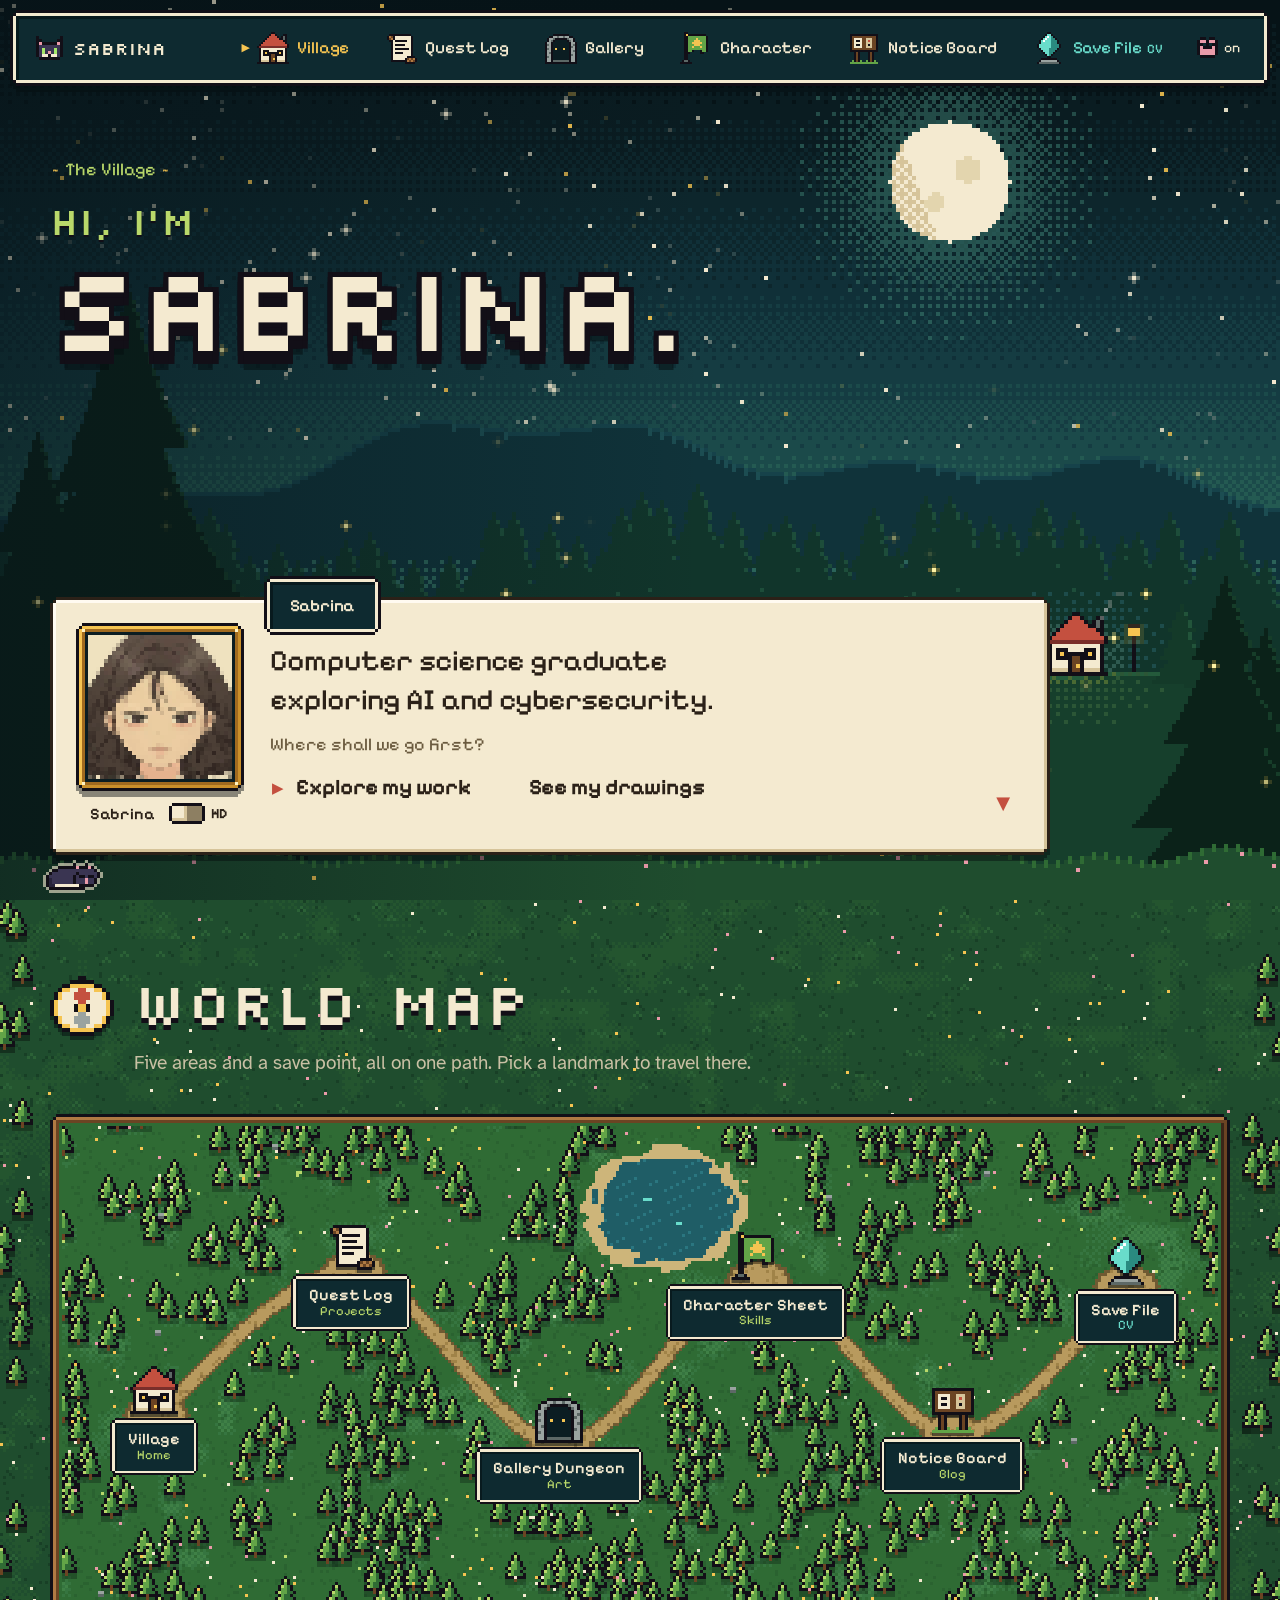
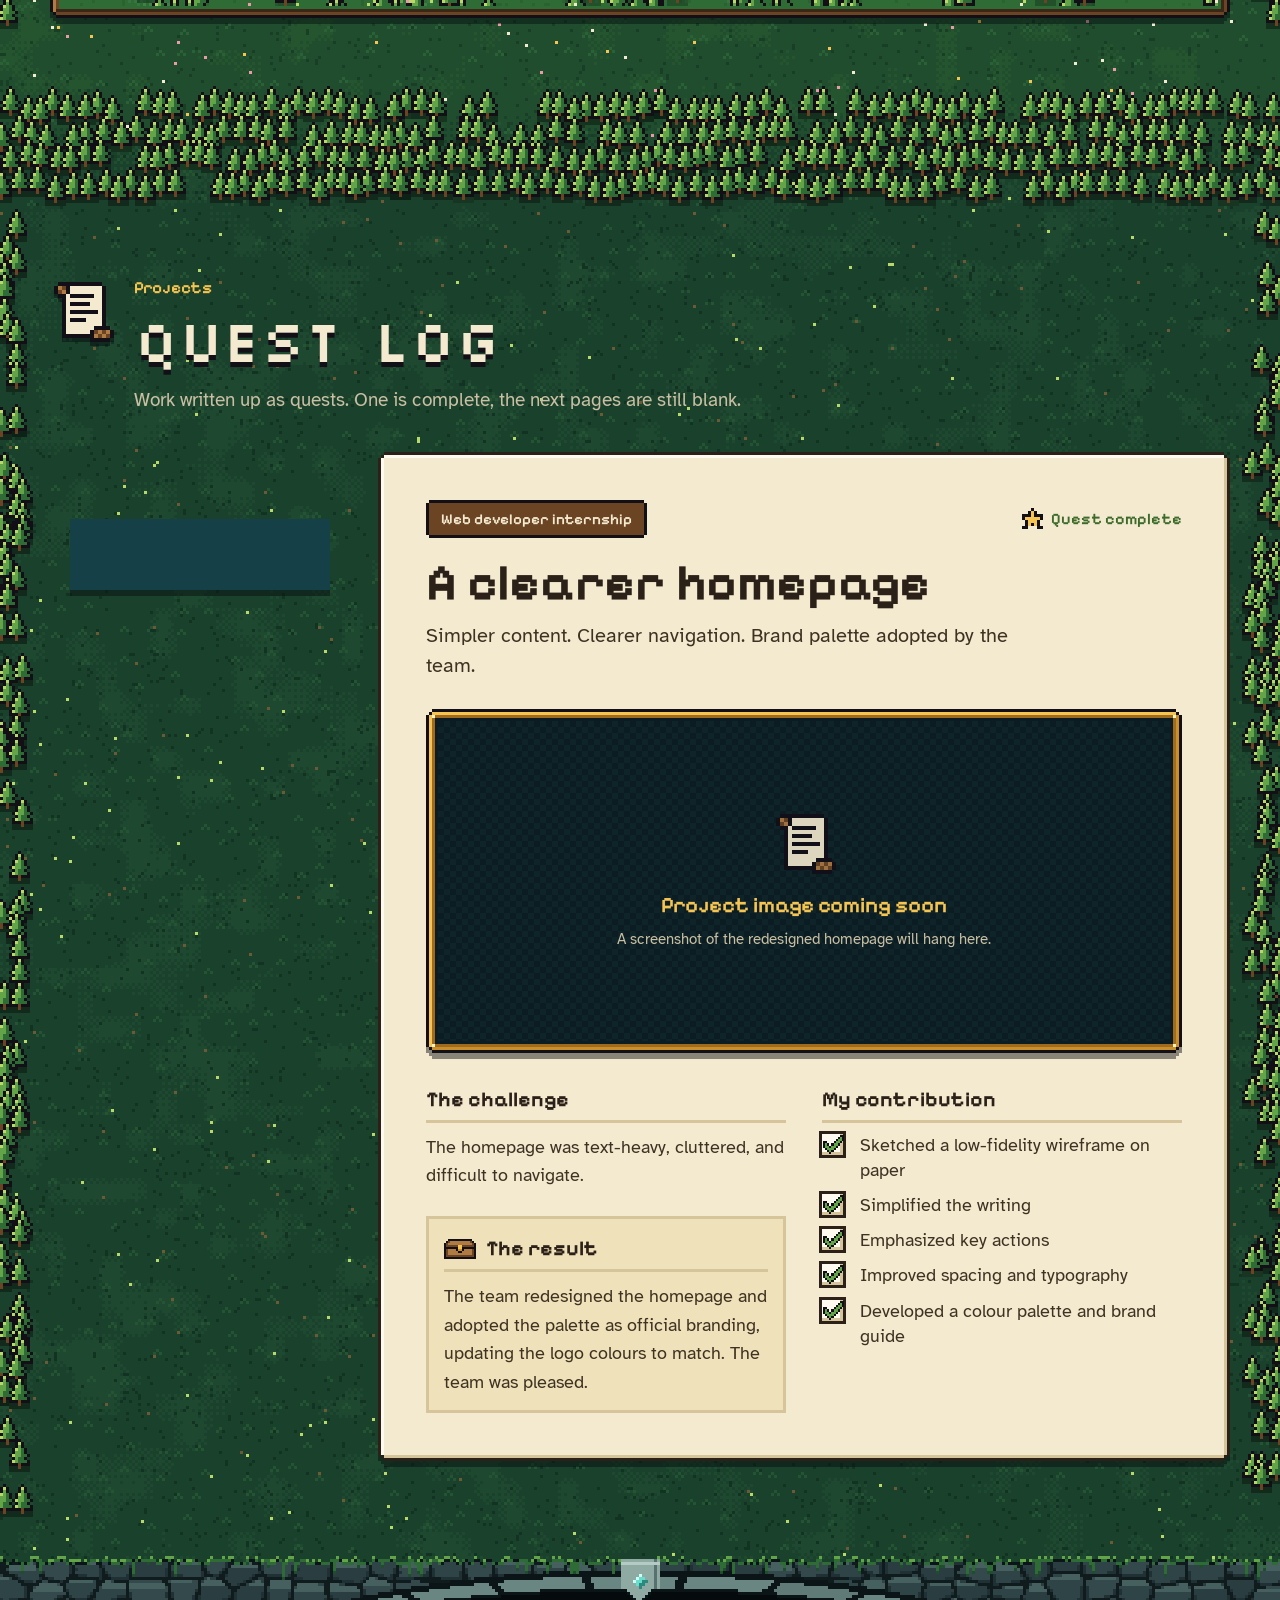
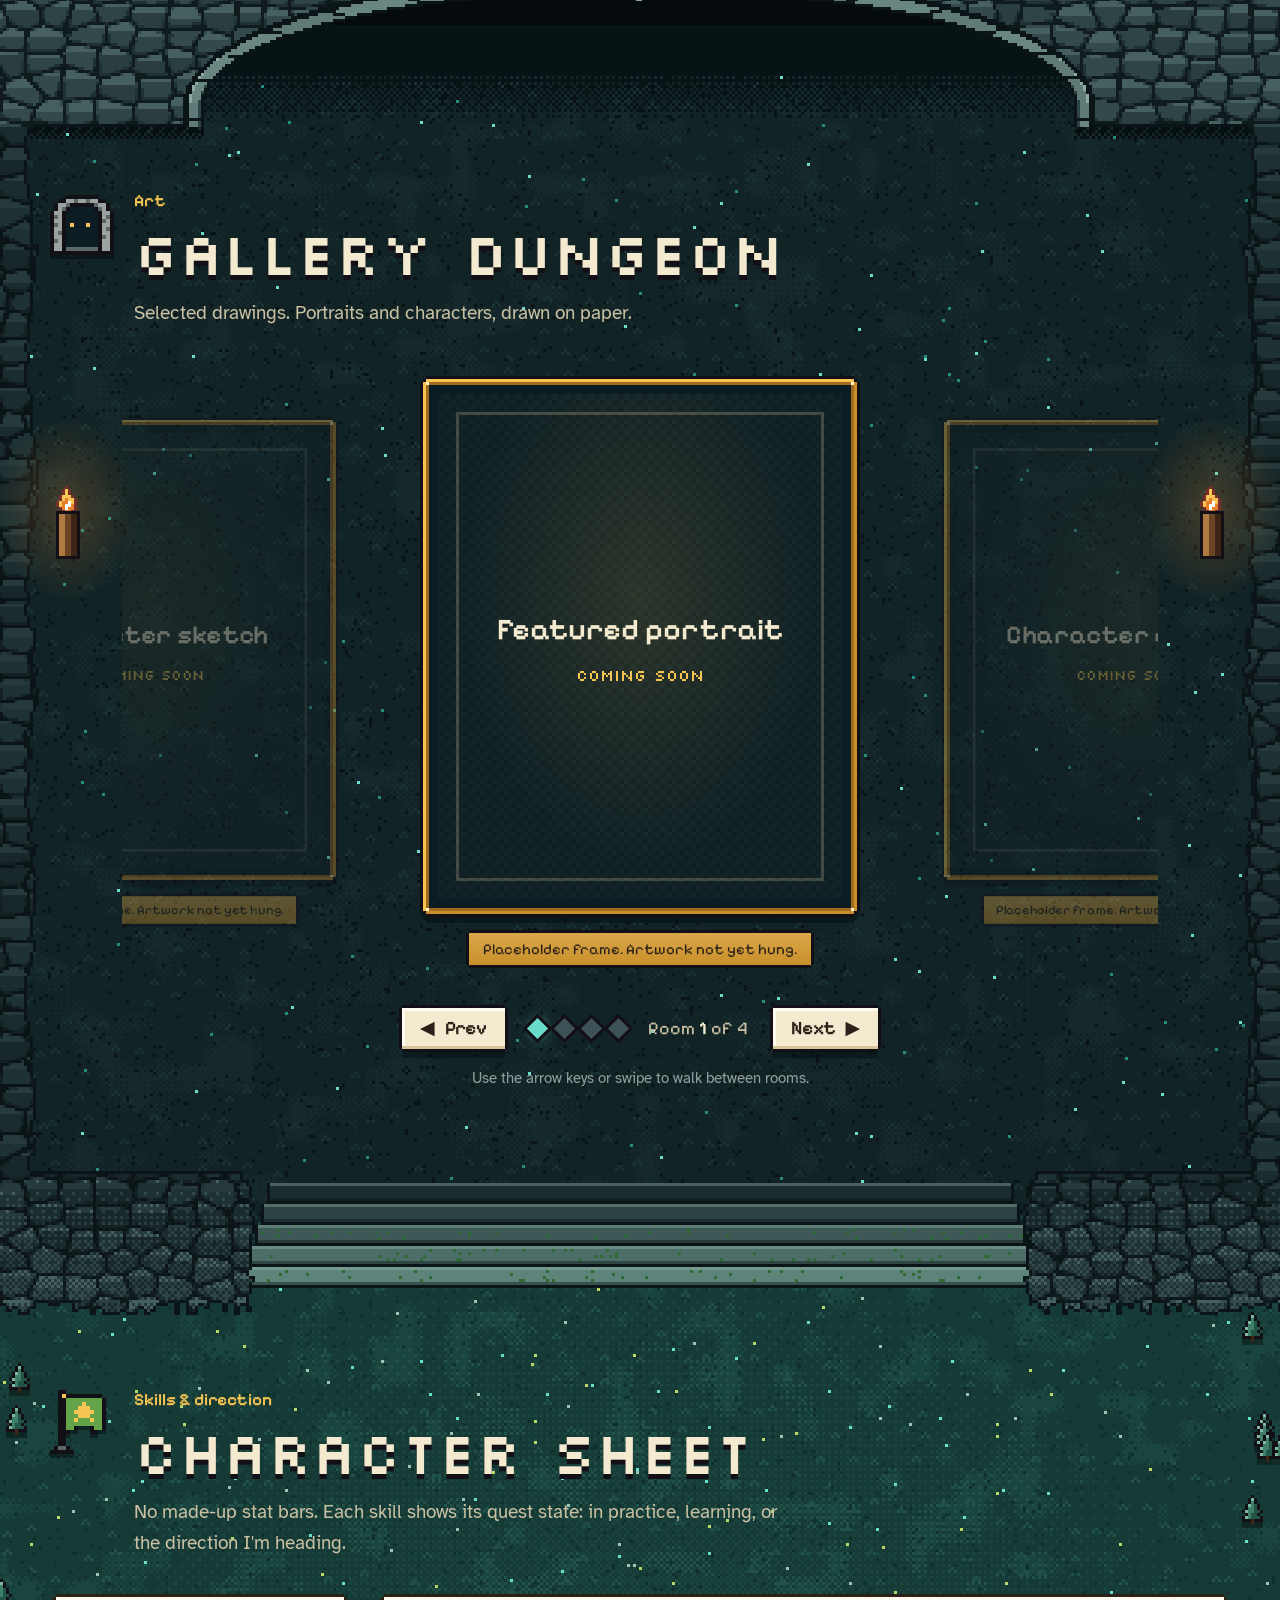
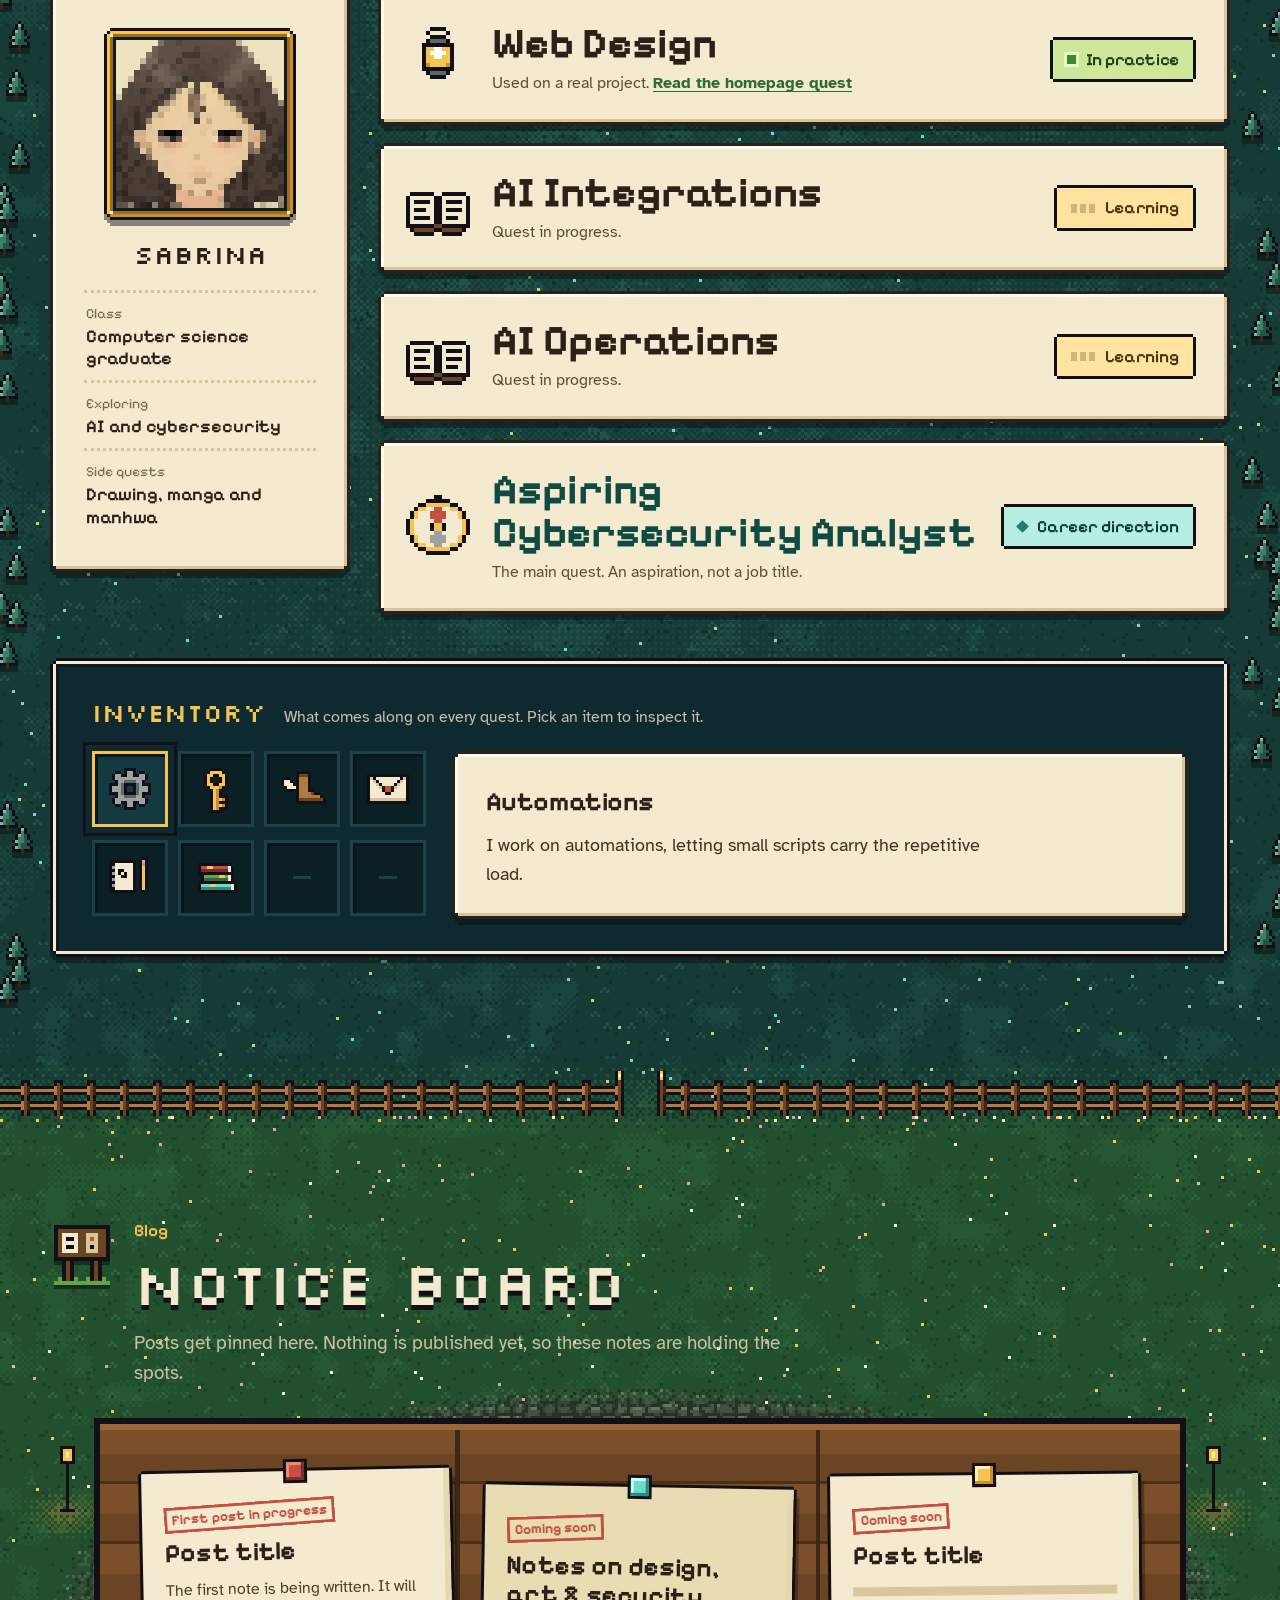
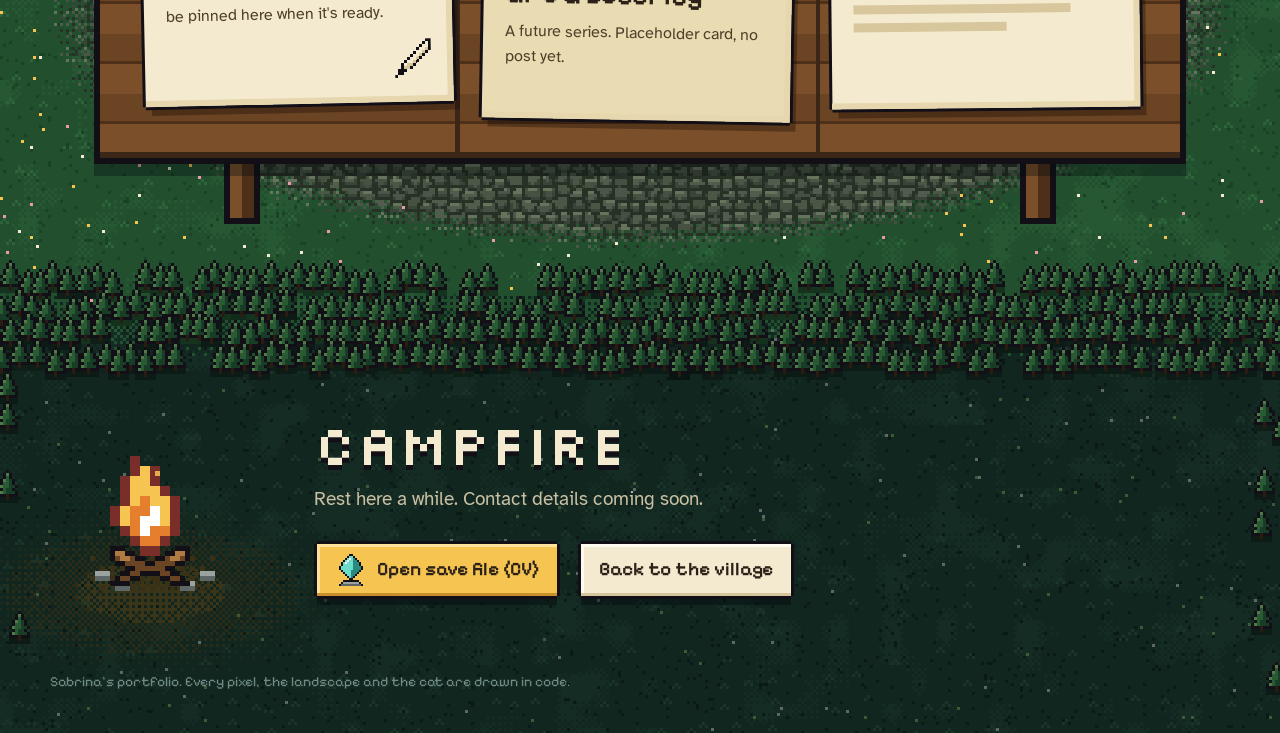
==== commit 79ba7261: "Refine: make the areas one continuous world Paint a single pixel ground behind every area, from the " ====
--- a/site/index.html
+++ b/site/index.html
@@ -374,6 +374,10 @@
 
 <div class="area-banner frame-dark" aria-hidden="true"><small>Now entering</small><b data-banner-name></b></div>
 
+<div class="trail" aria-hidden="true">
+  <div class="trail__you"><i class="spr" data-spr="pin"></i><span class="trail__plate">You are here</span></div>
+</div>
+
 <script src="sprites.js"></script>
 <script src="main.js"></script>
 </body>
--- a/site/style.css
+++ b/site/style.css
@@ -382,7 +382,7 @@
 @keyframes bob { 50% { transform: translateY(4px); } }
 
 /* ---------- world map ---------- */
-.worldmap { padding-block: 72px 112px; }
+.worldmap { padding-block: 72px 64px; }
 .area-head { display: flex; align-items: flex-start; gap: 20px; margin-bottom: 36px; }
 .area-head__icon { --s: 4px; margin-top: 4px; filter: drop-shadow(0 4px 0 rgba(4, 12, 14, .5)); }
 .area-head h2 { font-size: clamp(32px, 4.6vw, 60px); }
@@ -427,25 +427,31 @@
 /* =========================================================
    SHARED AREA SHELL
    ========================================================= */
-.area { position: relative; padding-block: 112px 124px; }
+/* --seam is the transition strip the world painter draws at the top of each area */
+.area { --seam: 0px; position: relative; padding-block: calc(var(--seam) + 60px) 80px; }
 .area::before {
   content: ""; position: absolute; left: 0; right: 0; top: -12px; height: 12px;
   background-image: var(--edge); background-size: 24px 12px; background-repeat: repeat-x;
   image-rendering: pixelated;
 }
 .area--quest {
-  background: var(--wood-2) var(--tile-wood); background-size: 96px 48px;
-  --edge: url("data:image/svg+xml,%3Csvg xmlns='http://www.w3.org/2000/svg' width='8' height='4' viewBox='0 0 8 4' shape-rendering='crispEdges'%3E%3Cpath fill='%233b2618' d='M0 2h8v2H0z'/%3E%3Cpath fill='%23120f17' d='M0 1h8v1H0z'/%3E%3C/svg%3E");
+  --seam: 132px;
+  background: #1a412b var(--tile-grass); background-size: 48px 48px;
+  --edge: url("data:image/svg+xml,%3Csvg xmlns='http://www.w3.org/2000/svg' width='8' height='4' viewBox='0 0 8 4' shape-rendering='crispEdges'%3E%3Cpath fill='%231a412b' d='M0 4h8V2H7V1H6v1H3V0H2v2H0z'/%3E%3C/svg%3E");
 }
 .area--dungeon {
-  background: var(--stone) var(--tile-stone); background-size: 48px 48px;
-  --edge: url("data:image/svg+xml,%3Csvg xmlns='http://www.w3.org/2000/svg' width='8' height='4' viewBox='0 0 8 4' shape-rendering='crispEdges'%3E%3Cpath fill='%231f3033' d='M0 4h8V2H5V0H1v2H0z'/%3E%3Cpath fill='%23283c40' d='M1 0h4v1H1z'/%3E%3C/svg%3E");
+  --seam: 186px;
+  background: #122326 var(--tile-stone); background-size: 48px 48px;
+  --edge: url("data:image/svg+xml,%3Csvg xmlns='http://www.w3.org/2000/svg' width='8' height='4' viewBox='0 0 8 4' shape-rendering='crispEdges'%3E%3Cpath fill='%23122326' d='M0 4h8V2H5V0H1v2H0z'/%3E%3Cpath fill='%231b3235' d='M1 0h4v1H1z'/%3E%3C/svg%3E");
 }
 .area--sheet {
+  --seam: 156px;
   background: var(--teal) var(--tile-stars); background-size: 96px 96px;
   --edge: url("data:image/svg+xml,%3Csvg xmlns='http://www.w3.org/2000/svg' width='8' height='4' viewBox='0 0 8 4' shape-rendering='crispEdges'%3E%3Cpath fill='%230e2a30' d='M0 4h8V3H6V2H2v1H0z'/%3E%3C/svg%3E");
 }
 .area--board {
+  --seam: 120px;
+  padding-bottom: 100px;
   background: #2a5a32 var(--tile-clearing); background-size: 48px 48px;
   --edge: url("data:image/svg+xml,%3Csvg xmlns='http://www.w3.org/2000/svg' width='8' height='4' viewBox='0 0 8 4' shape-rendering='crispEdges'%3E%3Cpath fill='%232a5a32' d='M0 4h8V2H7V1H6v1H3V0H2v2H0z'/%3E%3C/svg%3E");
 }
@@ -749,7 +755,8 @@
    CAMPFIRE FOOTER
    ========================================================= */
 .camp {
-  position: relative; padding: 140px 0 40px;
+  --seam: 132px;
+  position: relative; padding: calc(var(--seam) + 24px) 0 40px;
   background:
     radial-gradient(ellipse 60% 70% at 22% 62%, rgba(245, 160, 60, .14), transparent 70%),
     var(--night);
@@ -765,6 +772,35 @@
 .camp__text p { margin-top: 12px; color: var(--muted); font-size: 19px; }
 .camp__actions { display: flex; flex-wrap: wrap; gap: 14px 18px; margin-top: 26px; }
 .camp__credits { margin-top: 72px; font-family: var(--f-ui); font-size: 14px; color: #6f8a85; }
+
+/* =========================================================
+   THE WORLD (painted ground behind every area) + TRAIL
+   ========================================================= */
+.world {
+  position: absolute; left: 0; right: 0; top: 0; z-index: -1;
+  overflow: hidden; pointer-events: none;
+}
+.world canvas { display: block; max-width: none; image-rendering: pixelated; }
+.world-on .village, .world-on .area, .world-on .camp, .world-on .page-cv { background: transparent; }
+.world-on .area::before, .world-on .camp::before, .world-on .cv-hero::after { display: none; }
+.world-on .camp { background: transparent; }
+
+/* "you are here": rides the margin trail, sticky to the middle of the screen */
+.trail { display: none; position: absolute; left: 0; top: 0; width: 1px; z-index: 5; pointer-events: none; }
+.trail.is-on { display: block; }
+.trail__you {
+  position: sticky; top: calc(50vh - 24px);
+  display: grid; justify-items: center; gap: 4px;
+  width: 92px; margin-left: -46px; margin-top: 24px;
+}
+.trail__you .spr { --s: 3px; filter: drop-shadow(0 3px 0 rgba(4, 12, 14, .55)); animation: bob 1.2s steps(2) infinite; }
+.trail__plate {
+  display: block; line-height: 1.1; white-space: nowrap;
+  padding: 1px 3px 2px;
+  font-family: var(--f-ui); font-size: 11px; font-weight: 600; color: var(--lantern);
+  border-style: solid; border-width: calc(var(--px) * 2);
+  border-image: var(--frame-dark) 4 fill / calc(var(--px) * 2) stretch;
+}
 
 /* =========================================================
    AREA BANNER + CAT
@@ -823,9 +859,14 @@
   .dlg__body { padding: 6px 28px 6px 0; }
   .dlg__text { font-size: 21px; min-height: 0; }
   .choice { font-size: 20px; }
-  .worldmap { padding-block: 56px 88px; }
+  .worldmap { padding-block: 56px 48px; }
   .map__terrain { height: 640px; }
-  .area { padding-block: 84px 96px; }
+  .area { padding-block: calc(var(--seam) + 40px) 64px; }
+  .area--quest { --seam: 108px; }
+  .area--dungeon { --seam: 150px; }
+  .area--sheet { --seam: 132px; }
+  .area--board { --seam: 102px; padding-bottom: 96px; }
+  .camp { --seam: 108px; }
   .area-head { gap: 14px; }
   .area-head__icon { --s: 3px; }
   .quest__grid { grid-template-columns: 1fr; }
@@ -846,7 +887,6 @@
   .card__stats { grid-column: auto; }
   .inv-grid { grid-template-columns: repeat(4, minmax(0, 1fr)); width: 100%; }
   .inv-grid li { width: auto; aspect-ratio: 1; height: auto; }
-  .camp { padding-top: 110px; }
   .camp__inner { flex-direction: column; align-items: flex-start; }
   .campfire { width: 160px; height: 144px; }
   .area-banner { top: 84px; }
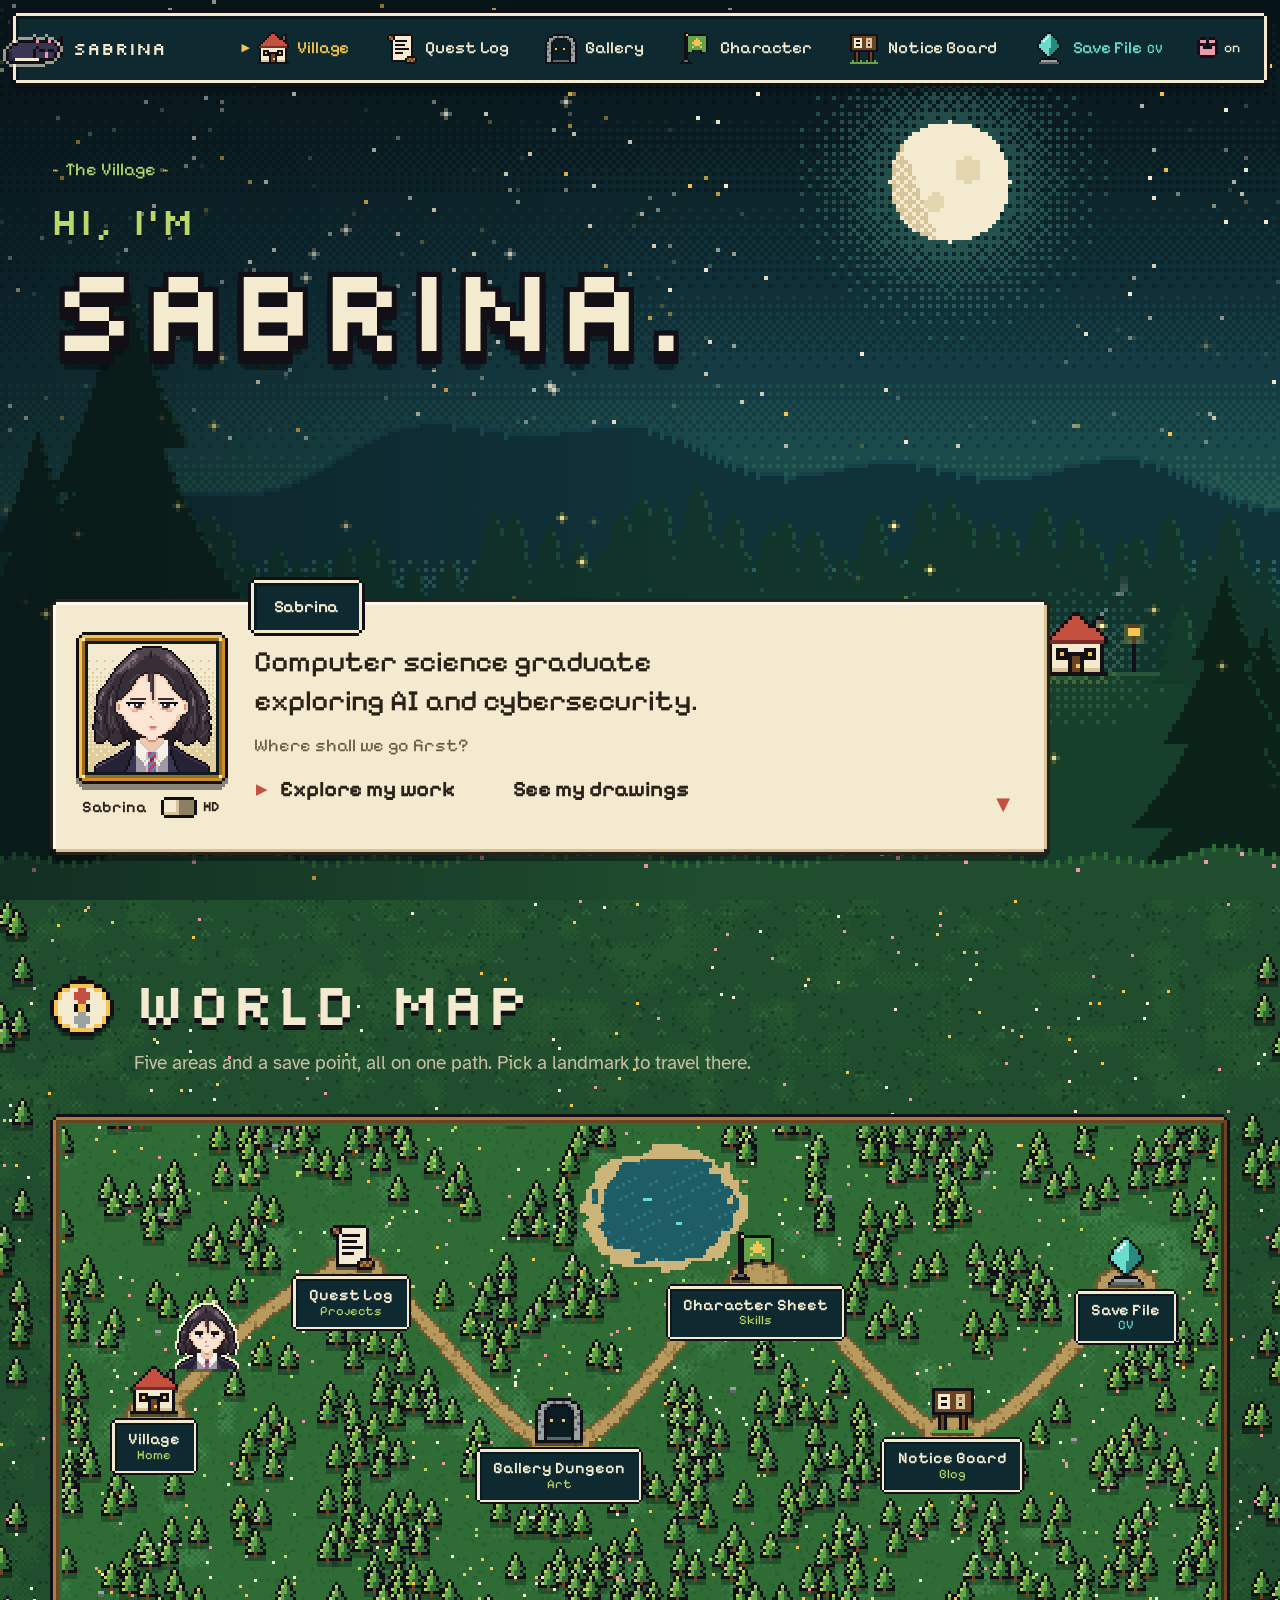
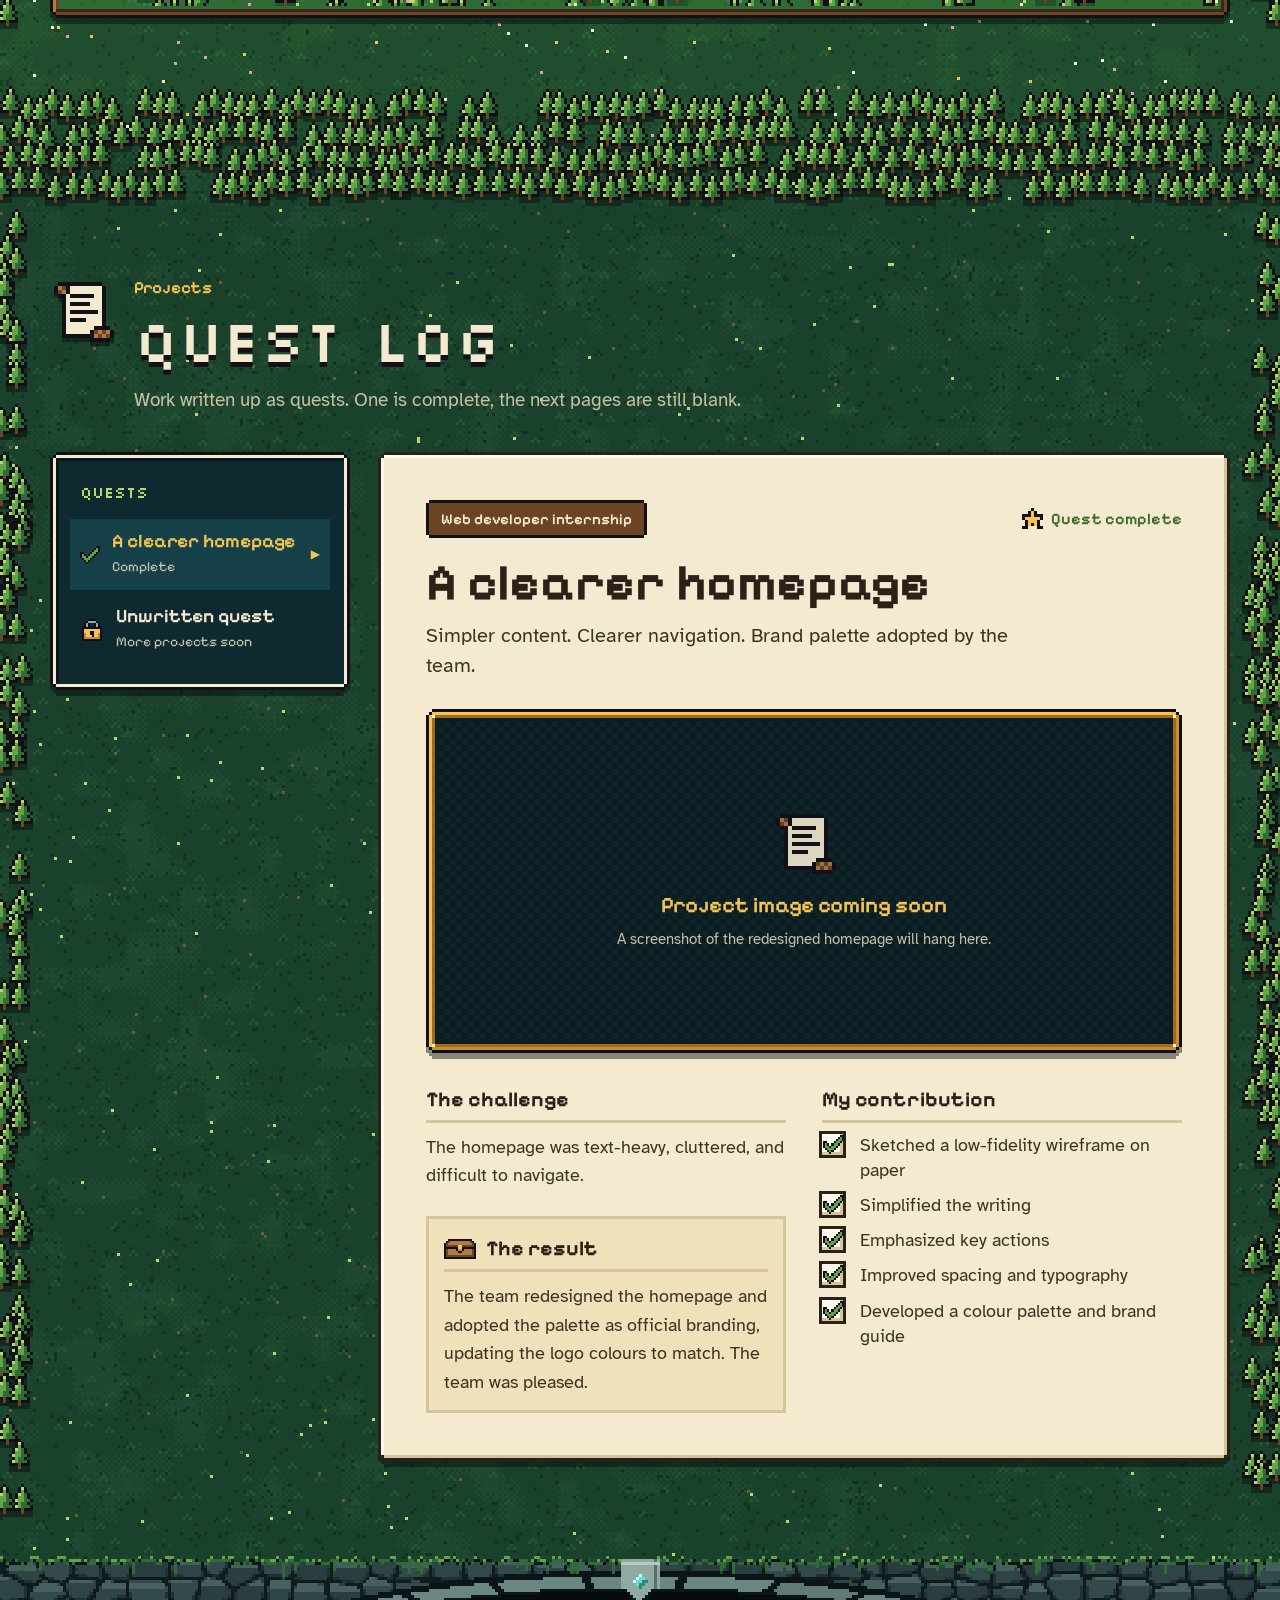
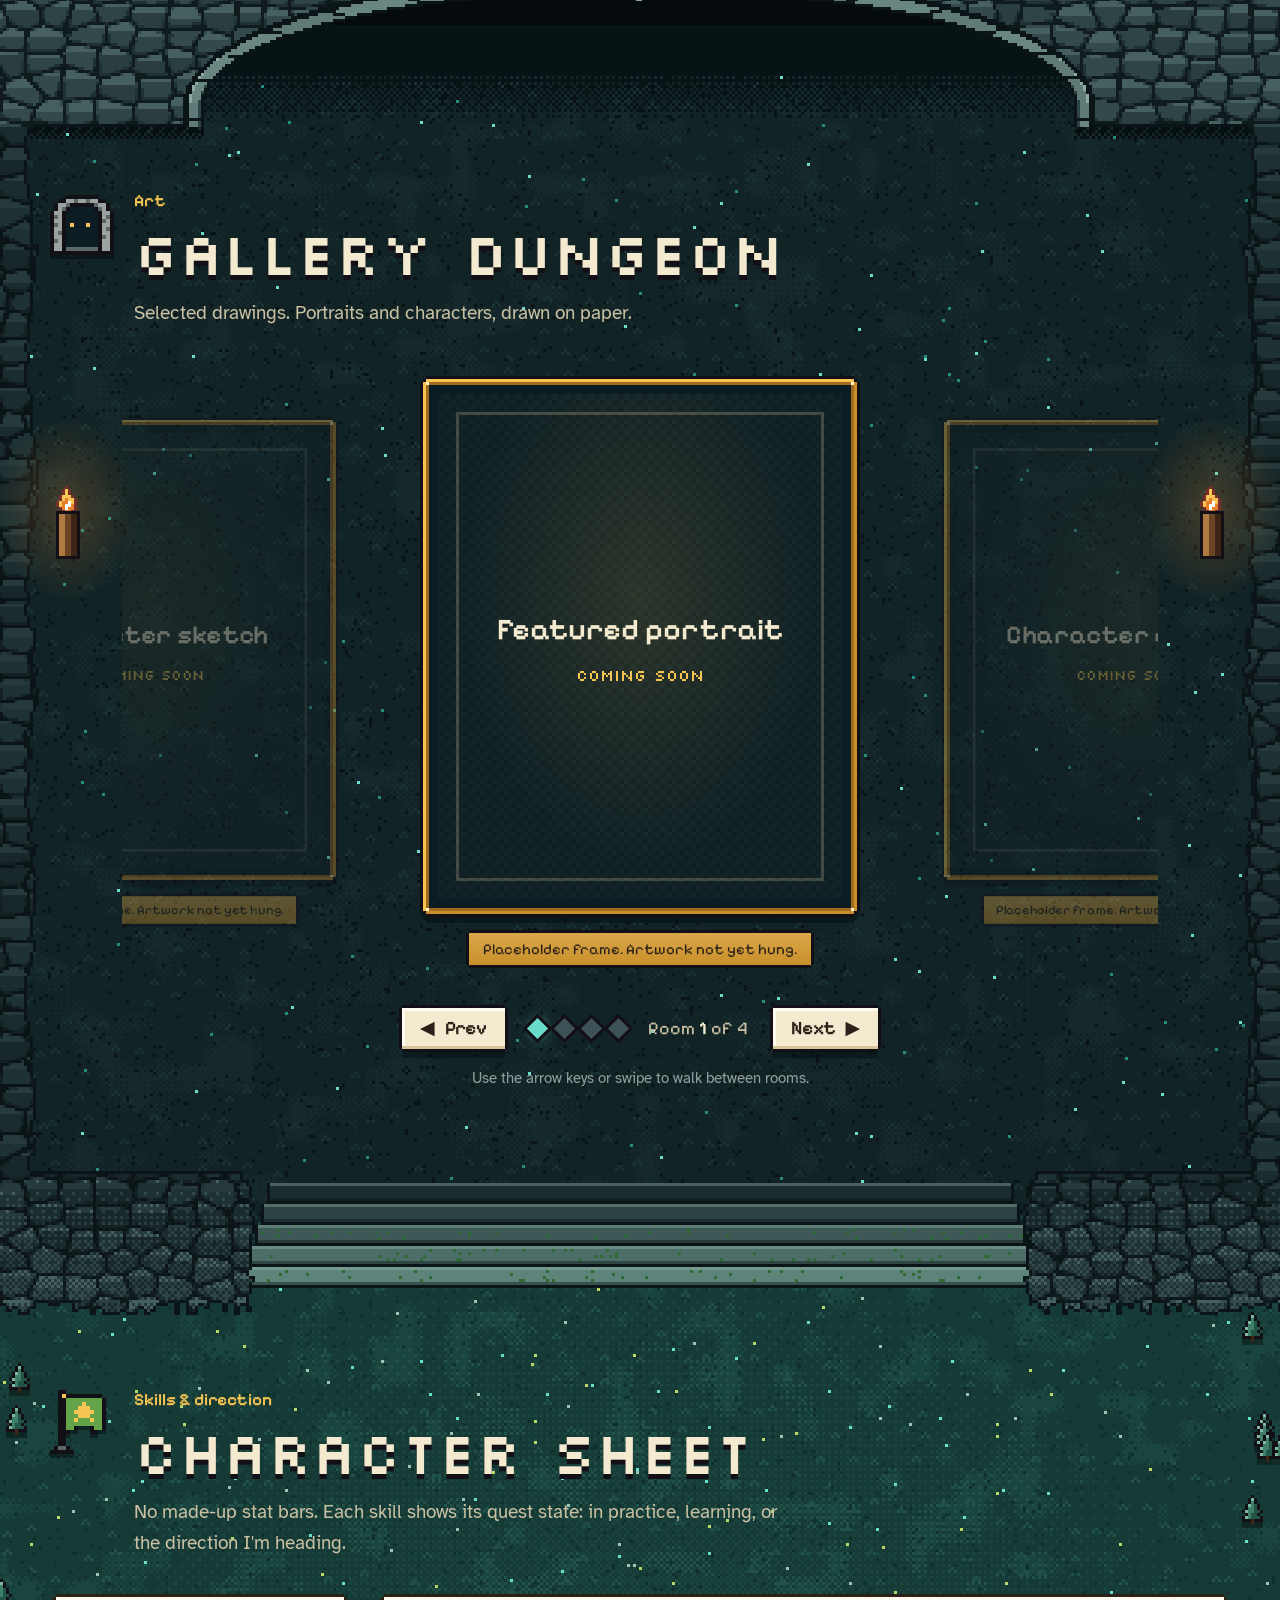
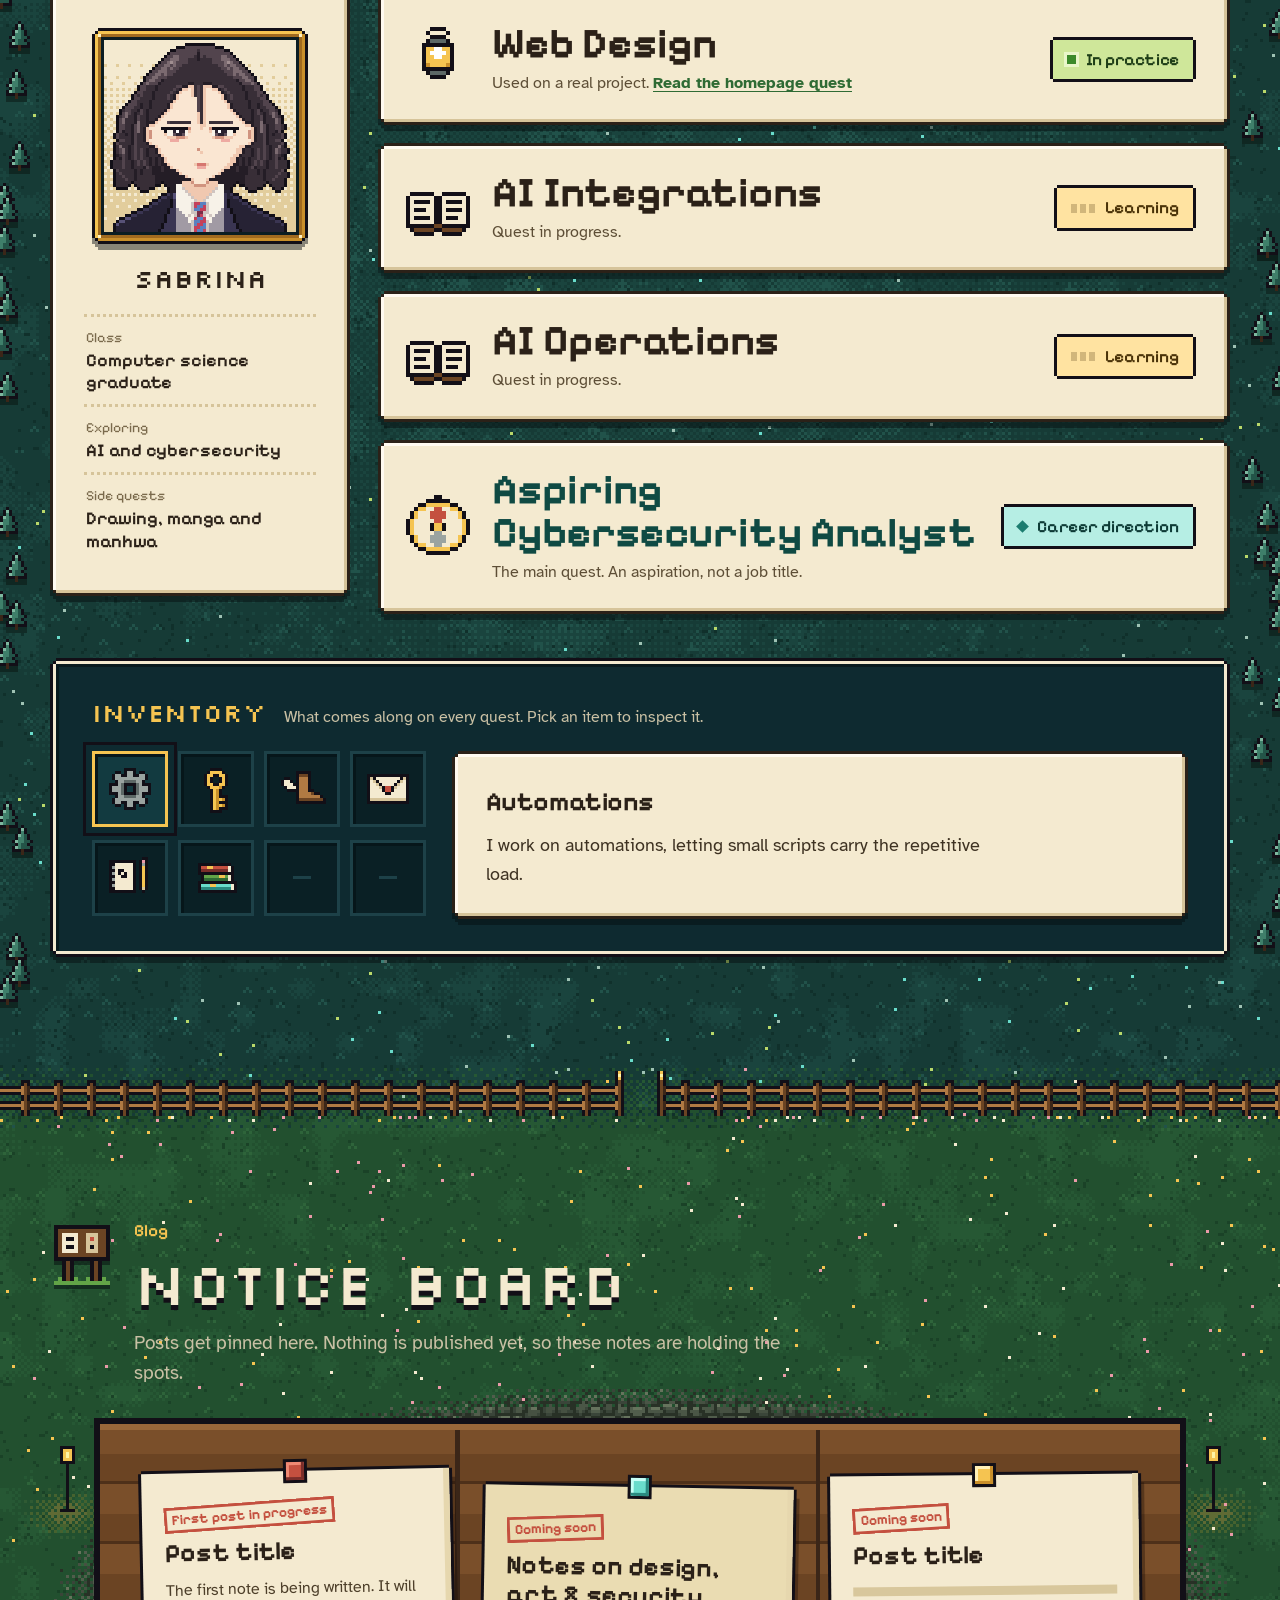
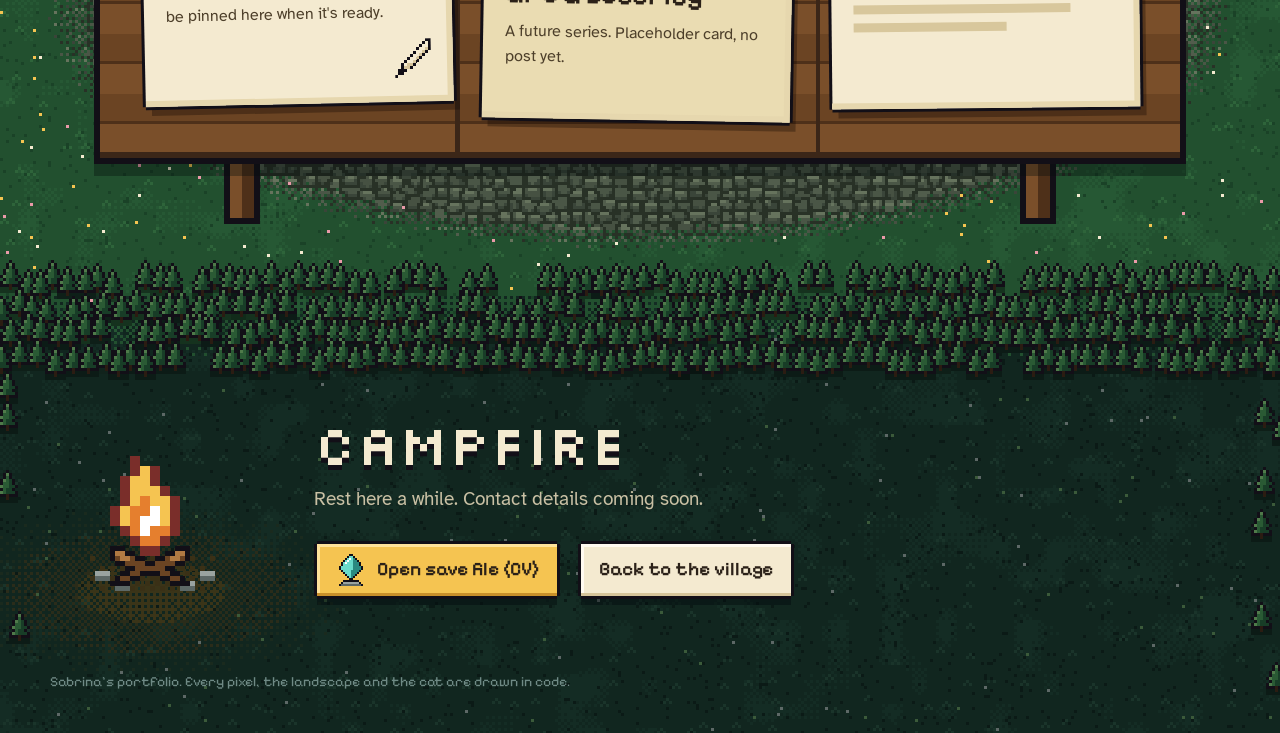
==== commit 41854953: "Refine: hand-pixelled avatar sprite Replace the blurry downscaled party-member portrait with Sabrina" ====
--- a/site/index.html
+++ b/site/index.html
@@ -59,13 +59,13 @@
           <figure class="party">
             <div class="party__frame frame-gold">
               <div class="portrait" data-portrait>
-                <img src="assets/pfp.jpg" alt="Sabrina's profile picture: an anime-style portrait with dark wavy hair" width="736" height="1308">
-                <canvas aria-hidden="true"></canvas>
+                <img class="portrait__px" src="assets/avatar/avatar-64.png" alt="pixel-art version of Sabrina's avatar" width="64" height="64">
+                <canvas aria-hidden="true" width="64" height="64"></canvas>
               </div>
             </div>
             <figcaption class="party__cap">
               <span class="party__name">Sabrina</span>
-              <button class="hd-toggle" type="button" aria-pressed="false" data-hd-for="0">
+              <button class="hd-toggle" type="button" aria-pressed="false">
                 <span class="hd-toggle__track" aria-hidden="true"><span class="hd-toggle__knob"></span></span>
                 <span class="hd-toggle__label">HD</span>
               </button>
@@ -241,9 +241,9 @@
       <div class="sheet">
         <aside class="card frame-cream" aria-label="Character card">
           <div class="card__portrait frame-gold">
-            <div class="portrait" data-portrait data-res="28">
-              <img src="assets/pfp.jpg" alt="" width="736" height="1308">
-              <canvas aria-hidden="true"></canvas>
+            <div class="portrait portrait--x3" data-portrait>
+              <img class="portrait__px" src="assets/avatar/avatar-64.png" alt="" width="64" height="64">
+              <canvas aria-hidden="true" width="64" height="64"></canvas>
             </div>
           </div>
           <p class="card__name">Sabrina</p>
@@ -375,10 +375,11 @@
 <div class="area-banner frame-dark" aria-hidden="true"><small>Now entering</small><b data-banner-name></b></div>
 
 <div class="trail" aria-hidden="true">
-  <div class="trail__you"><i class="spr" data-spr="pin"></i><span class="trail__plate">You are here</span></div>
+  <div class="trail__you"><i class="spr trail__avatar" data-avatar="tiny"></i><span class="trail__plate">You are here</span></div>
 </div>
 
 <script src="sprites.js"></script>
+<script src="assets/avatar/avatar.js"></script>
 <script src="main.js"></script>
 </body>
 </html>
--- a/site/style.css
+++ b/site/style.css
@@ -300,20 +300,20 @@
 
 .party { margin: 0; display: grid; gap: 8px; justify-items: center; }
 .party__frame { padding: 0; line-height: 0; }
+/* the avatar sprite is 64x64: portraits only ever show it at whole-number scales */
 .portrait {
-  position: relative; width: 144px; height: 144px; overflow: hidden;
+  --av: 2;
+  position: relative; width: calc(64px * var(--av)); height: calc(64px * var(--av)); overflow: hidden;
   background: #efe2bf;
 }
-.portrait img {
-  width: 100%; height: 100%; object-fit: cover; object-position: 50% 18%;
-}
-.portrait canvas {
-  position: absolute; inset: 0; width: 100%; height: 100%;
-  image-rendering: pixelated; mix-blend-mode: multiply; display: none;
-}
-.js .portrait.is-ready img { visibility: hidden; }
+.portrait--x3 { --av: 3; }
+.portrait img, .portrait canvas { position: absolute; inset: 0; width: 100%; height: 100%; }
+.portrait__px, .portrait canvas { image-rendering: pixelated; }
+.portrait canvas { display: none; }
+.portrait__hd { object-fit: cover; object-position: 50% 12%; opacity: 0; }
+.portrait.is-hd .portrait__hd { opacity: 1; }
+.js .portrait.is-ready .portrait__px { opacity: 0; }
 .js .portrait.is-ready canvas { display: block; }
-.portrait.is-hd canvas { image-rendering: auto; }
 
 .party__cap { display: flex; align-items: center; gap: 10px; font-family: var(--f-ui); }
 .party__name { font-weight: 600; font-size: 16px; color: var(--ink-brown); }
@@ -422,6 +422,21 @@
 .node--save .node__plate small { color: var(--crystal); }
 .node:hover .node__plate b, .node:focus-visible .node__plate b { color: var(--lantern); }
 .node:focus-visible { outline: none; }
+
+/* party marker: Sabrina's 32px sprite at 2x, feet on the trail */
+.map__party {
+  position: absolute; left: -200px; top: 0; pointer-events: none;
+  transform: translate(-50%, calc(-100% + 6px));
+}
+.map__party::after {
+  content: ""; position: absolute; left: 50%; bottom: -3px; width: 42px; height: 6px; margin-left: -21px; z-index: -1;
+  background: rgba(10, 30, 18, .45);
+}
+.map__party .spr {
+  --s: 2px; display: block;
+  filter: drop-shadow(2px 0 0 var(--cream)) drop-shadow(-2px 0 0 var(--cream)) drop-shadow(0 -2px 0 var(--cream));
+}
+.no-js .map__party { display: none; }
 .node:focus-visible .node__plate { outline: 3px solid var(--lantern); outline-offset: 2px; }
 
 /* =========================================================
@@ -628,7 +643,6 @@
 .sheet { display: grid; grid-template-columns: 300px minmax(0, 1fr); gap: 28px; align-items: start; }
 .card { padding: 22px; display: grid; justify-items: center; gap: 14px; position: sticky; top: 100px; }
 .card__portrait { line-height: 0; }
-.card .portrait { width: 168px; height: 168px; }
 .card__name { font-family: var(--f-display); font-size: 26px; color: var(--ink-brown); }
 .card__stats { width: 100%; margin: 0; display: grid; gap: 0; }
 .card__stats div { padding: 10px 2px; border-top: 3px dotted var(--parch); }
@@ -793,7 +807,8 @@
   display: grid; justify-items: center; gap: 4px;
   width: 92px; margin-left: -46px; margin-top: 24px;
 }
-.trail__you .spr { --s: 3px; filter: drop-shadow(0 3px 0 rgba(4, 12, 14, .55)); animation: bob 1.2s steps(2) infinite; }
+.trail__you .spr { --s: 2px; animation: bob 1.2s steps(2) infinite;
+  filter: drop-shadow(2px 0 0 var(--cream)) drop-shadow(-2px 0 0 var(--cream)) drop-shadow(0 -2px 0 var(--cream)) drop-shadow(0 4px 0 rgba(4, 12, 14, .55)); }
 .trail__plate {
   display: block; line-height: 1.1; white-space: nowrap;
   padding: 1px 3px 2px;
@@ -853,7 +868,6 @@
   .dlg { margin-top: 48px; }
   .dlg__box { grid-template-columns: 1fr; gap: 10px; padding: 12px 14px 16px; }
   .party { grid-template-columns: auto 1fr; justify-items: start; align-items: center; gap: 14px; }
-  .party .portrait { width: 96px; height: 96px; }
   .party__cap { flex-direction: column; align-items: flex-start; gap: 4px; }
   .dlg__tag { display: none; }
   .dlg__body { padding: 6px 28px 6px 0; }
@@ -918,7 +932,6 @@
 .cv { padding-block: 40px 40px; }
 .slot { display: grid; grid-template-columns: auto minmax(0, 1fr) auto; gap: 26px; align-items: center; padding: 16px 24px 16px 16px; }
 .slot__portrait { line-height: 0; }
-.slot .portrait { width: 132px; height: 132px; }
 .slot__file { font-family: var(--f-display); font-size: 14px; color: var(--crystal); }
 .slot__name { font-family: var(--f-ui); font-weight: 700; font-size: clamp(30px, 3.6vw, 42px); color: var(--cream); line-height: 1.1; margin-top: 4px; }
 .slot__tag { color: var(--muted); margin-top: 6px; max-width: 48ch; }
@@ -952,8 +965,14 @@
 @media (max-width: 760px) {
   .cv-hero { height: 300px; }
   .cv-hero__text { padding-top: 104px; }
-  .slot { grid-template-columns: auto minmax(0, 1fr); padding: 14px; gap: 16px; }
-  .slot .portrait { width: 84px; height: 84px; }
+  .slot { grid-template-columns: auto minmax(0, 1fr); padding: 14px; gap: 6px 16px; }
+  /* portrait and name side by side, the rest full width underneath */
+  .slot__portrait { grid-row: span 2; align-self: start; }
+  .slot__info { display: contents; }
+  .slot__file { align-self: end; }
+  .slot__name { align-self: start; margin-top: 0; }
+  .slot__tag, .slot .hd-toggle { grid-column: 1 / -1; justify-self: start; }
+  .slot__tag { margin-top: 8px; }
   .slot__actions { grid-column: 1 / -1; }
   .cv-grid { grid-template-columns: 1fr; gap: 24px; }
 }
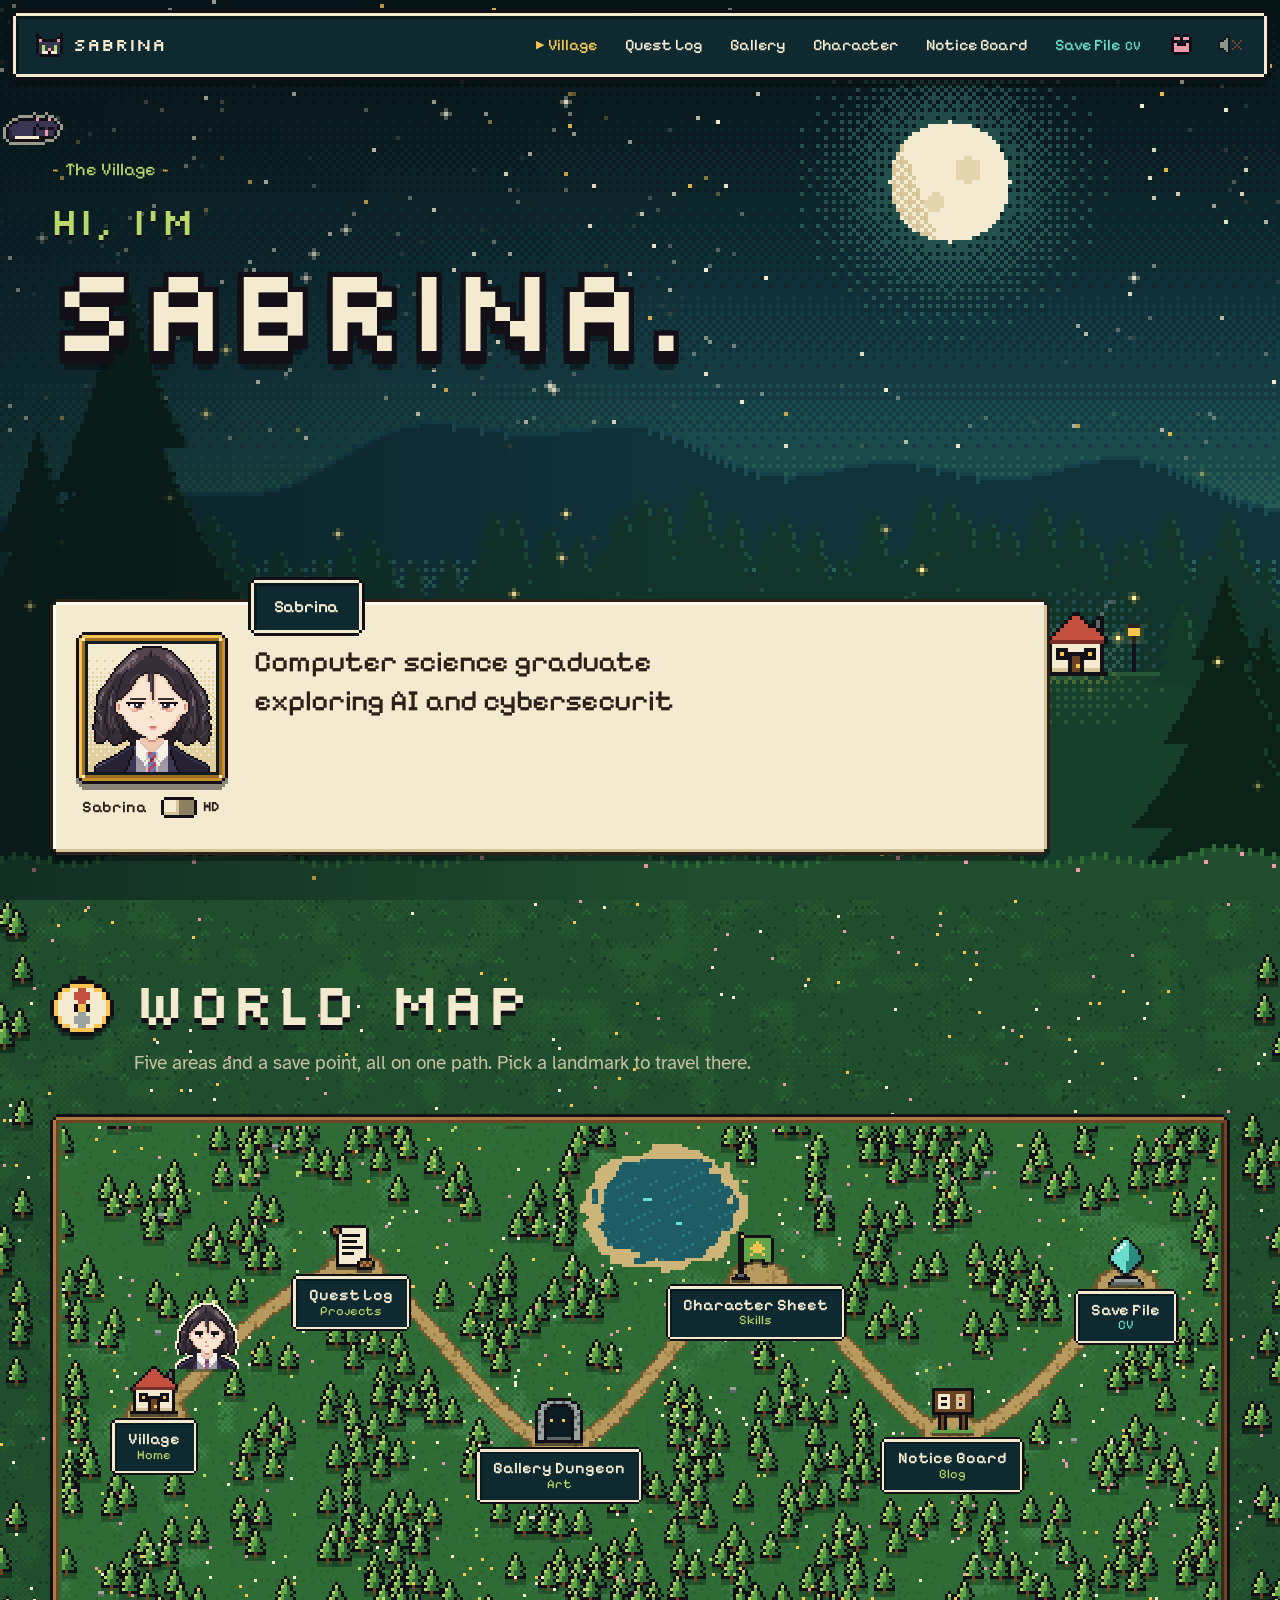
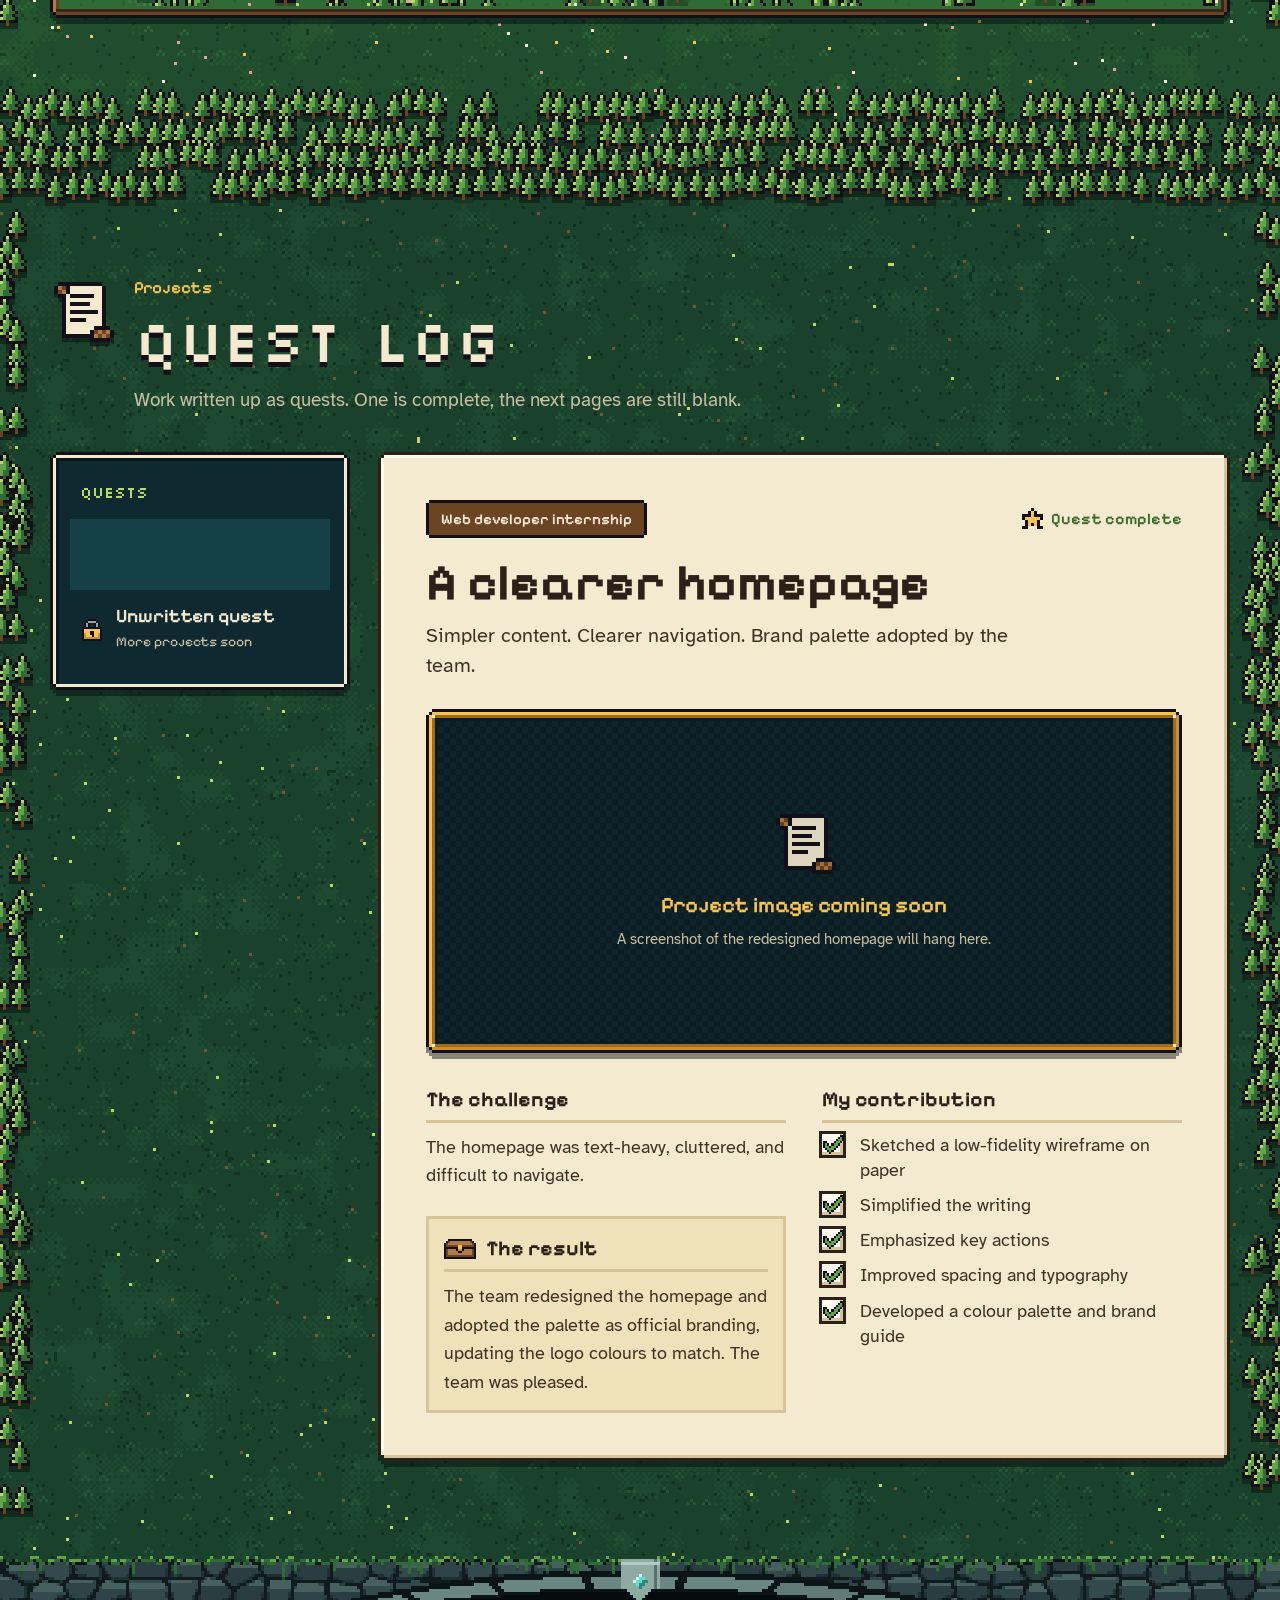
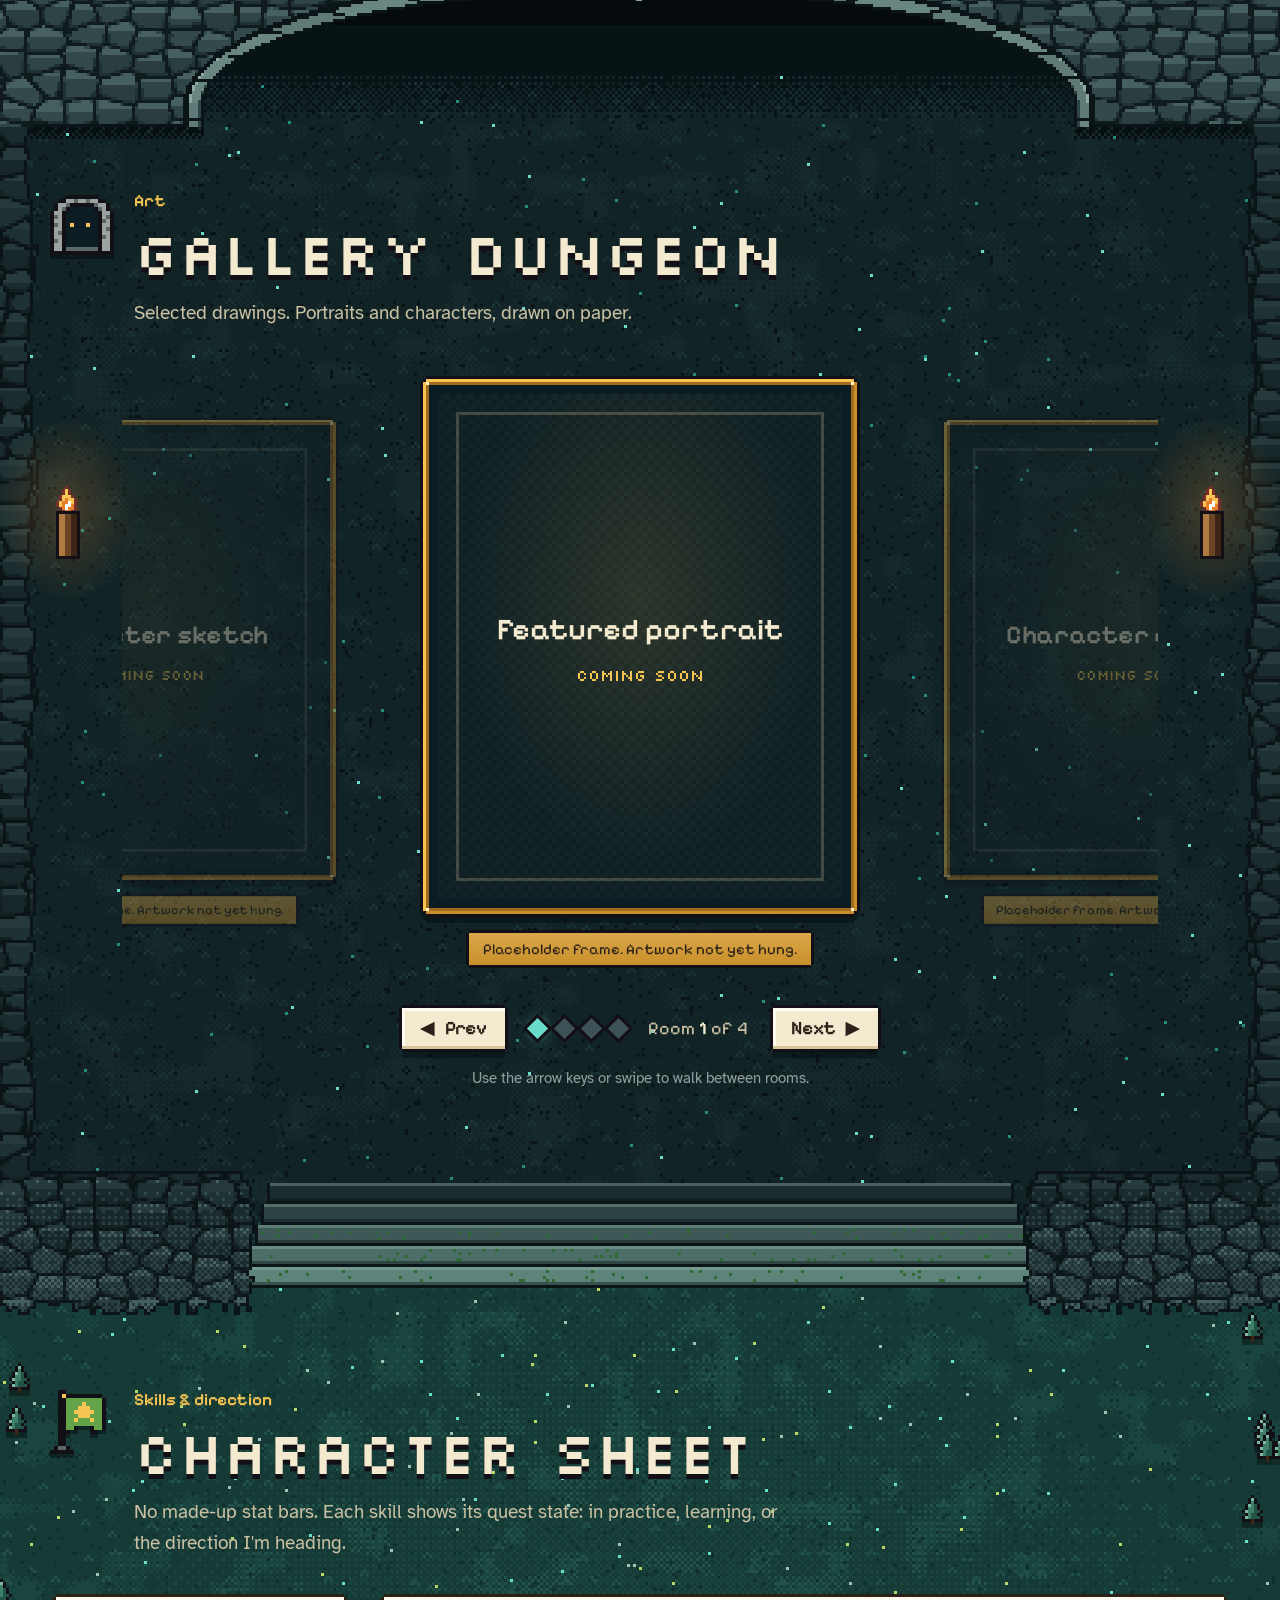
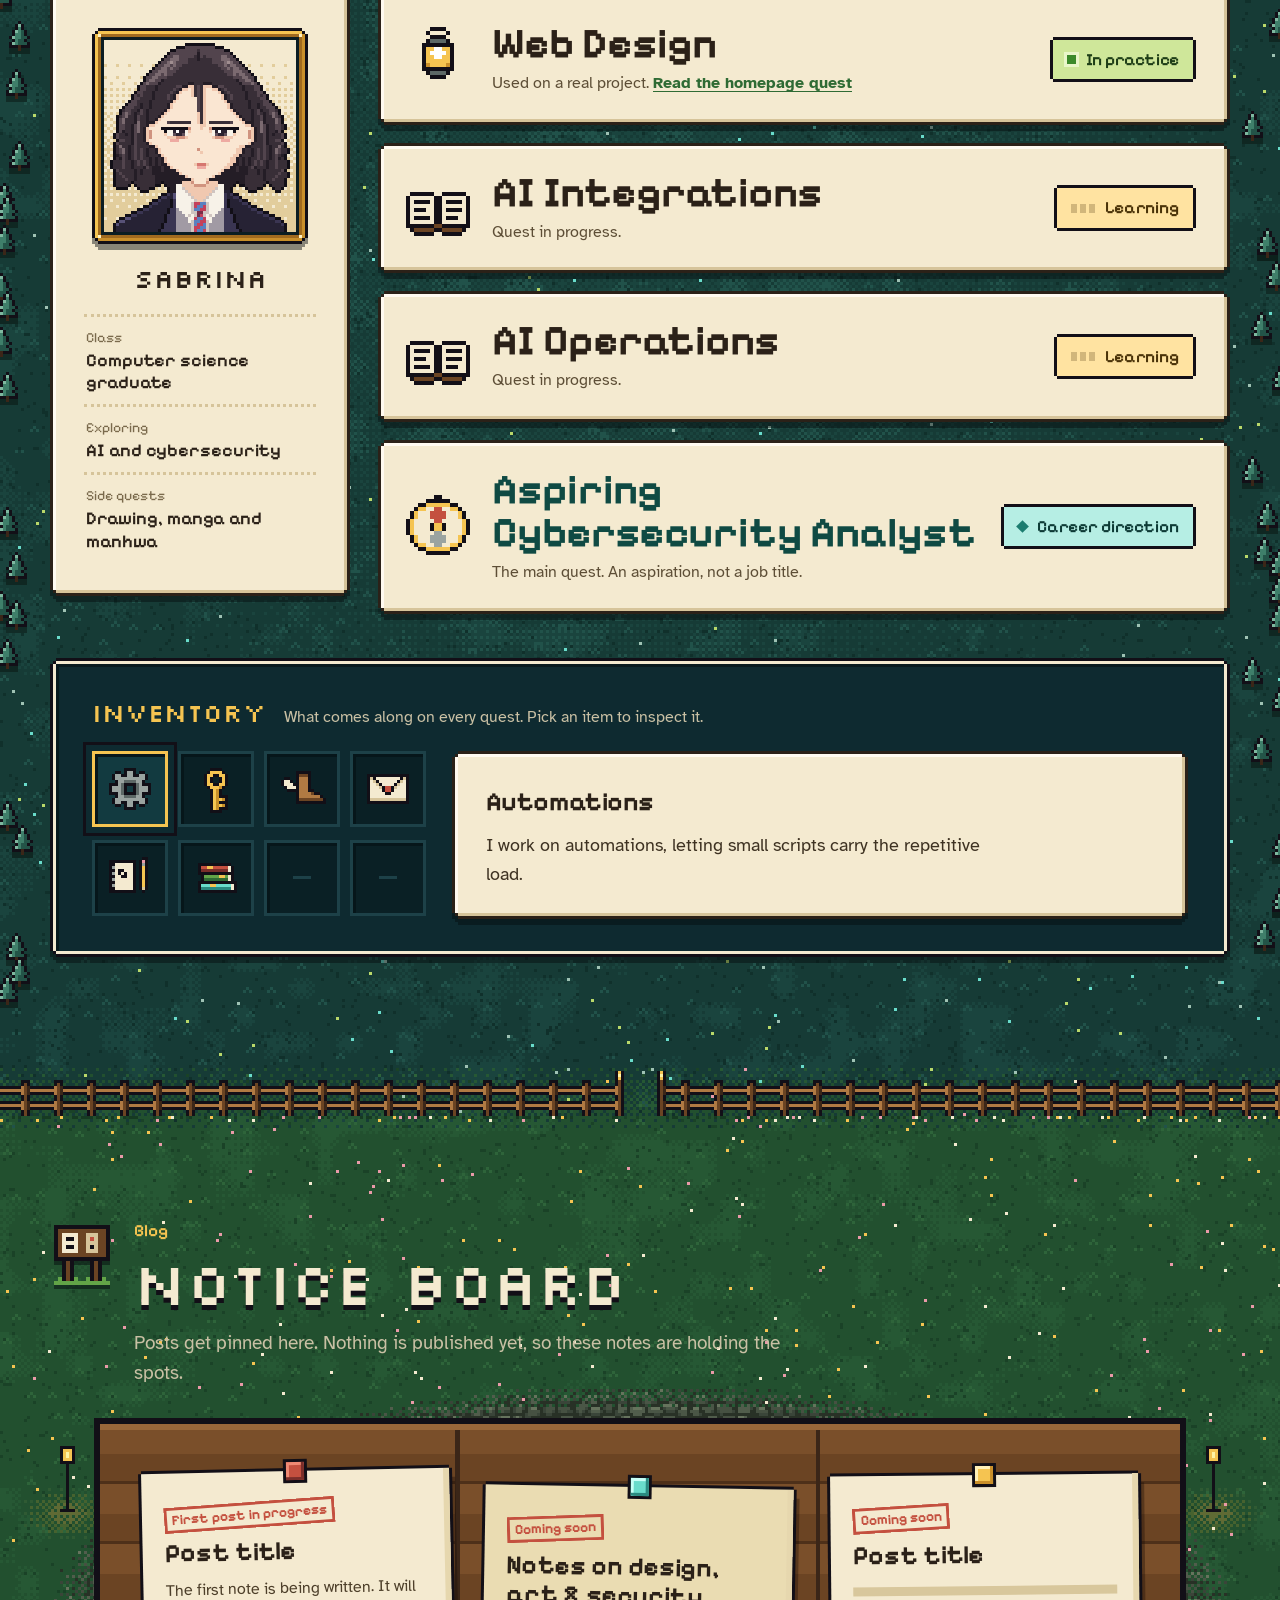
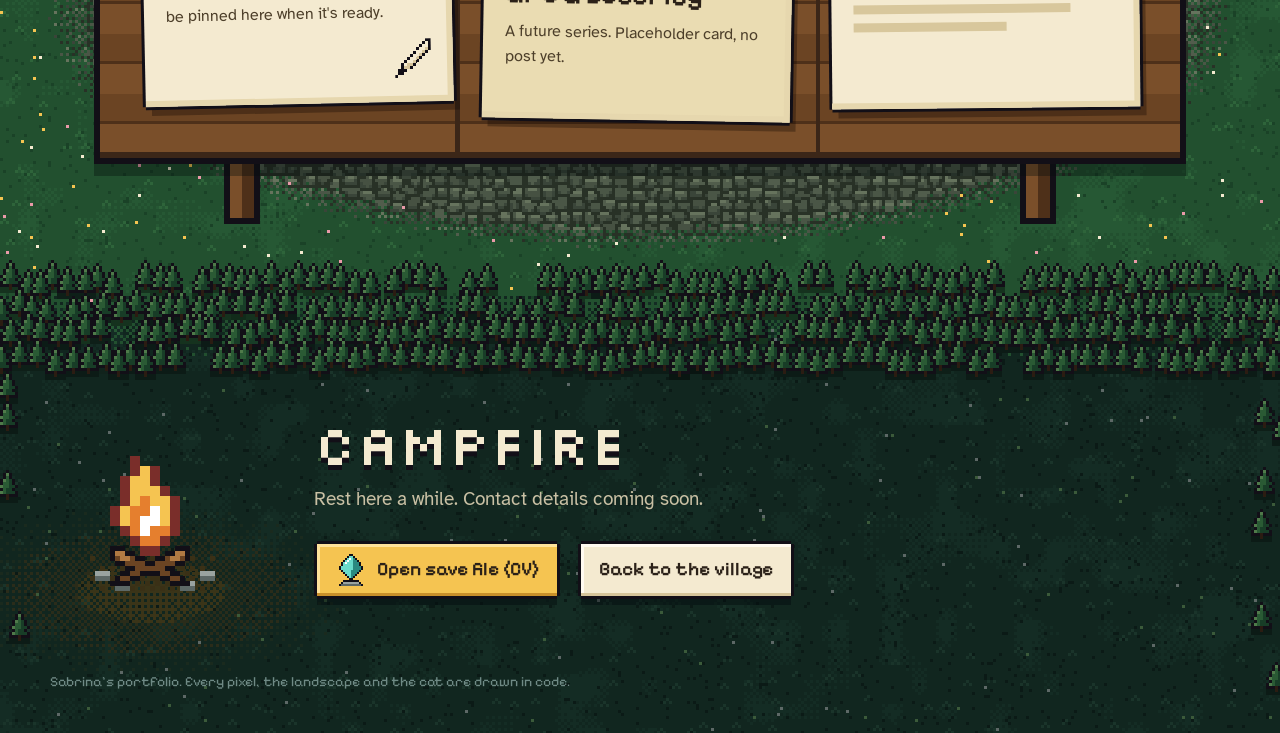
==== commit 7ced688c: "Refine: livelier cat, map travel and optional 8-bit sound Cat: trots to an area's heading and sits o" ====
--- a/site/index.html
+++ b/site/index.html
@@ -38,6 +38,9 @@
     <button class="hud__cat" type="button" aria-pressed="true" title="Cat companion">
       <i class="spr" data-spr="paw" aria-hidden="true"></i><span class="sr-only">Cat companion</span><span class="hud__cat-state" aria-hidden="true">on</span>
     </button>
+    <button class="hud__snd" type="button" aria-pressed="false" title="Sound effects: off (click to turn on)">
+      <i class="spr" data-spr="sndOff" aria-hidden="true"></i><span class="sr-only">Sound effects</span><span class="hud__snd-state" aria-hidden="true">off</span>
+    </button>
   </div>
 </header>
 
--- a/site/style.css
+++ b/site/style.css
@@ -147,7 +147,7 @@
   transition: transform .08s steps(2), background-color .12s;
 }
 .pbtn:hover { background: #fff3cf; transform: translateY(calc(var(--pb) * -1)); }
-.pbtn:active { transform: translateY(var(--pb)); box-shadow:
+.pbtn:active { transform: translateY(2px); box-shadow:
     0 calc(var(--pb) * -1) 0 0 var(--ink), 0 var(--pb) 0 0 var(--ink),
     calc(var(--pb) * -1) 0 0 0 var(--ink), var(--pb) 0 0 0 var(--ink),
     inset 0 var(--pb) 0 0 var(--parch); }
@@ -202,22 +202,33 @@
 .hud__nav a.is-save { color: var(--crystal); }
 
 .hud__menu { display: none; }
-.hud__cat {
+.hud__cat, .hud__snd {
   display: inline-flex; align-items: center; gap: 6px;
   background: transparent; border: 0; cursor: pointer;
   padding: 8px 10px; font-family: var(--f-ui); font-size: 14px; color: var(--cream);
 }
 .hud__cat .spr { --s: 3px; }
-.hud__cat[aria-pressed="false"] { opacity: .55; }
-.hud__cat-state { min-width: 2.2ch; text-align: left; }
+.hud__snd { margin-left: -8px; }
+.hud__snd .spr { --s: 2px; }
+.hud__cat[aria-pressed="false"], .hud__snd[aria-pressed="false"] { opacity: .55; }
+.hud__cat-state, .hud__snd-state { min-width: 2.2ch; text-align: left; }
+.no-js .hud__snd { display: none; }
+
+/* pressing any pixel control sinks it by 2px */
+.hud__cat:active, .hud__snd:active, .hud__menu:active, .hud__brand:active, .hd-toggle:active,
+.qtab:active, .choice:active, .travel a:active, .inv-grid li:active .spr { transform: translateY(2px); }
+.node:active .spr, .node:active .node__plate { transform: translateY(2px); animation: none; }
 
 @keyframes blink { 50% { opacity: 0; } }
 
-@media (max-width: 1120px) {
+/* the toggles keep their "on / off" words only where the HUD has room; the icons carry the state */
+@media (max-width: 1299px) {
   .hud__nav a { padding-inline: 18px 8px; font-size: 16px; }
   .hud__nav a .spr { display: none; }
-}
-@media (max-width: 900px) {
+  .hud__cat-state, .hud__snd-state { display: none; }
+  .hud__snd { margin-left: -6px; }
+}
+@media (max-width: 980px) {
   .hud__menu {
     display: inline-flex; align-items: center; gap: 8px; margin-left: auto;
     background: transparent; border: 0; padding: 8px 10px; cursor: pointer;
@@ -237,6 +248,12 @@
   .hud__nav a .spr { display: inline-block; }
   .no-js .hud__nav { position: static; display: block; }
 }
+@media (max-width: 430px) {
+  .hud__inner { gap: 2px; }
+  .hud__brand { font-size: 16px; gap: 8px; padding-inline: 6px 4px; }
+  .hud__menu, .hud__cat, .hud__snd { padding-inline: 7px; }
+  .hud__snd { margin-left: 0; }
+}
 
 /* =========================================================
    VILLAGE / HERO
@@ -437,6 +454,12 @@
   filter: drop-shadow(2px 0 0 var(--cream)) drop-shadow(-2px 0 0 var(--cream)) drop-shadow(0 -2px 0 var(--cream));
 }
 .no-js .map__party { display: none; }
+.map__party.is-walking .spr { animation: hop .14s steps(2) infinite alternate; }
+.map__steps {
+  position: absolute; left: 0; top: 0; width: 100%; height: 100%; pointer-events: none;
+  image-rendering: pixelated;
+}
+.map__steps.is-fading { opacity: 0; transition: opacity .6s steps(4) 1.6s; }
 .node:focus-visible .node__plate { outline: 3px solid var(--lantern); outline-offset: 2px; }
 
 /* =========================================================
@@ -842,6 +865,41 @@
   animation: float-up 1.4s steps(8) forwards;
 }
 .neko-fx--heart { width: 21px; height: 21px; background-size: 100% 100%; image-rendering: pixelated; }
+.neko-toy {
+  position: fixed; left: 0; top: 0; z-index: 59; pointer-events: none;
+  background-size: 100% 100%; image-rendering: pixelated; will-change: transform;
+}
+
+/* entering an area: the sign hops once */
+.area-head__icon.is-hop { animation: sign-hop .5s steps(4) 1; }
+@keyframes sign-hop { 40% { transform: translateY(-9px); } 70% { transform: translateY(0); } 85% { transform: translateY(-3px); } }
+
+/* fast-travel iris */
+.iris { position: fixed; inset: 0; z-index: 80; display: none; pointer-events: auto; }
+.iris.is-on { display: block; }
+.iris canvas { width: 100%; height: 100%; max-width: none; image-rendering: pixelated; }
+.iris__plate {
+  position: absolute; left: 50%; top: 50%; transform: translate(-50%, -50%);
+  display: grid; justify-items: center; gap: 2px; padding: 10px 28px 12px;
+  opacity: 0; transition: opacity .2s steps(2);
+}
+.iris.is-label .iris__plate { opacity: 1; }
+.iris__plate small { font-family: var(--f-ui); font-size: 15px; color: var(--moss); }
+.iris__plate b { font-family: var(--f-display); font-weight: 400; font-size: clamp(20px, 3vw, 30px); color: var(--lantern); white-space: nowrap; }
+
+/* quest complete toast */
+.toast {
+  position: fixed; right: 20px; bottom: 20px; z-index: 55;
+  display: flex; align-items: center; gap: 14px; padding: 8px 20px 10px 14px;
+  pointer-events: none;
+  transform: translateY(24px); opacity: 0;
+  transition: transform .3s steps(3), opacity .3s steps(3);
+}
+.toast.is-on { transform: none; opacity: 1; }
+.toast .spr { --s: 4px; }
+.toast span { display: grid; line-height: 1.15; }
+.toast small { font-family: var(--f-ui); font-size: 14px; color: var(--moss); }
+.toast b { font-family: var(--f-ui); font-weight: 700; font-size: 20px; color: var(--lantern); }
 @keyframes float-up { from { transform: translate(var(--fx), var(--fy)); opacity: 1; } to { transform: translate(calc(var(--fx) + 10px), calc(var(--fy) - 44px)); opacity: 0; } }
 
 /* =========================================================
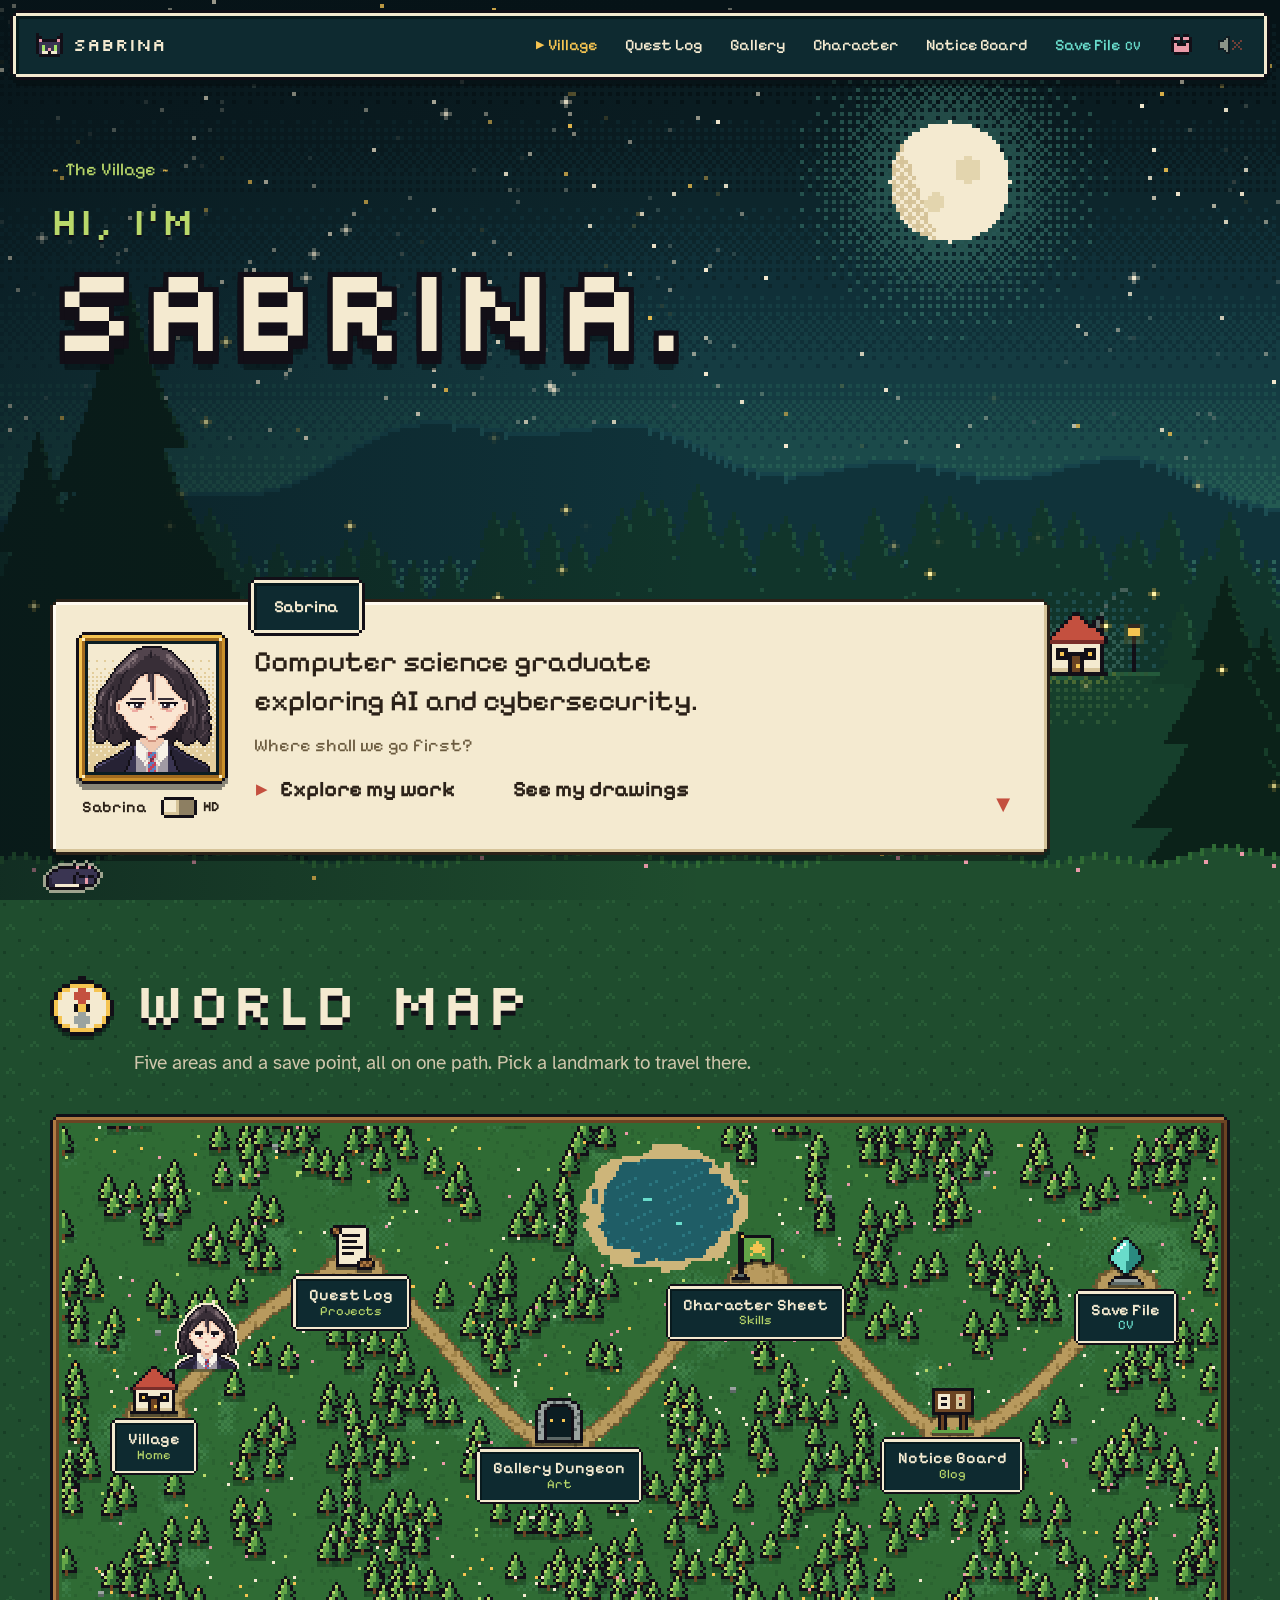
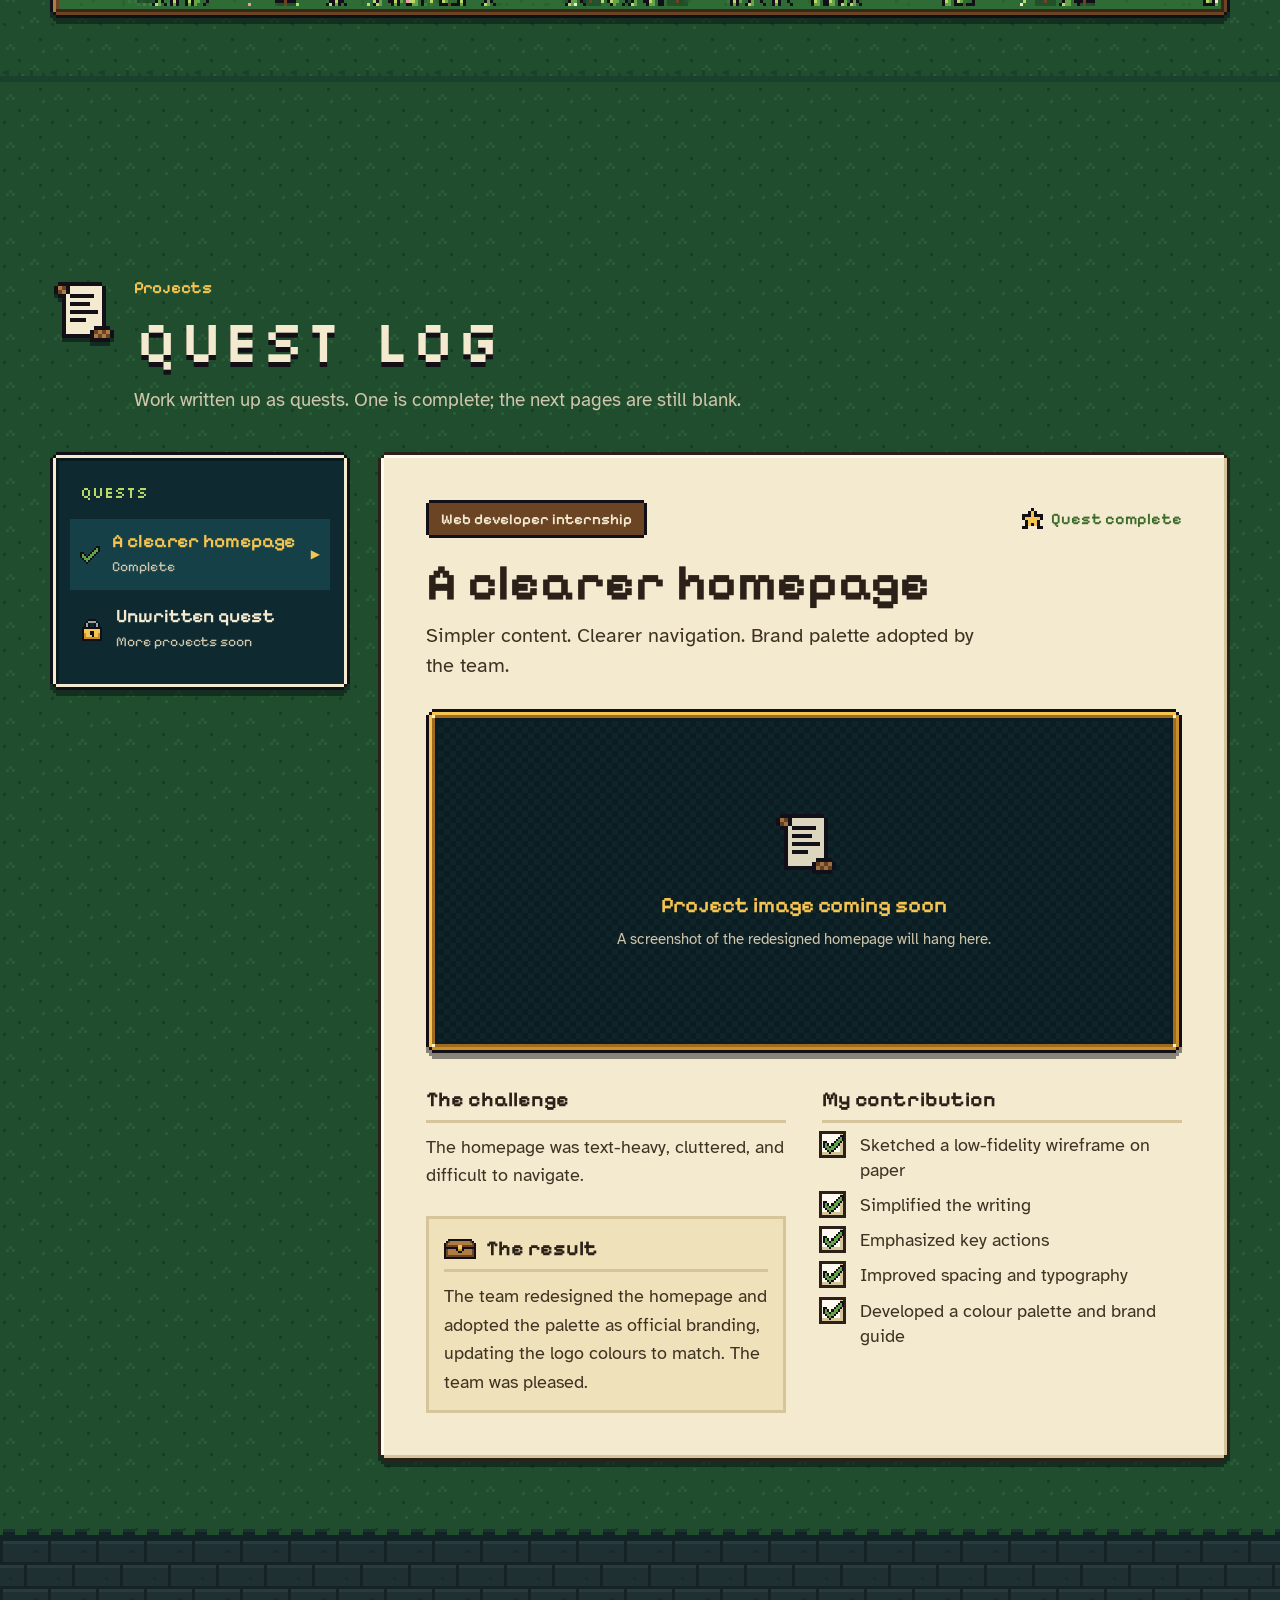
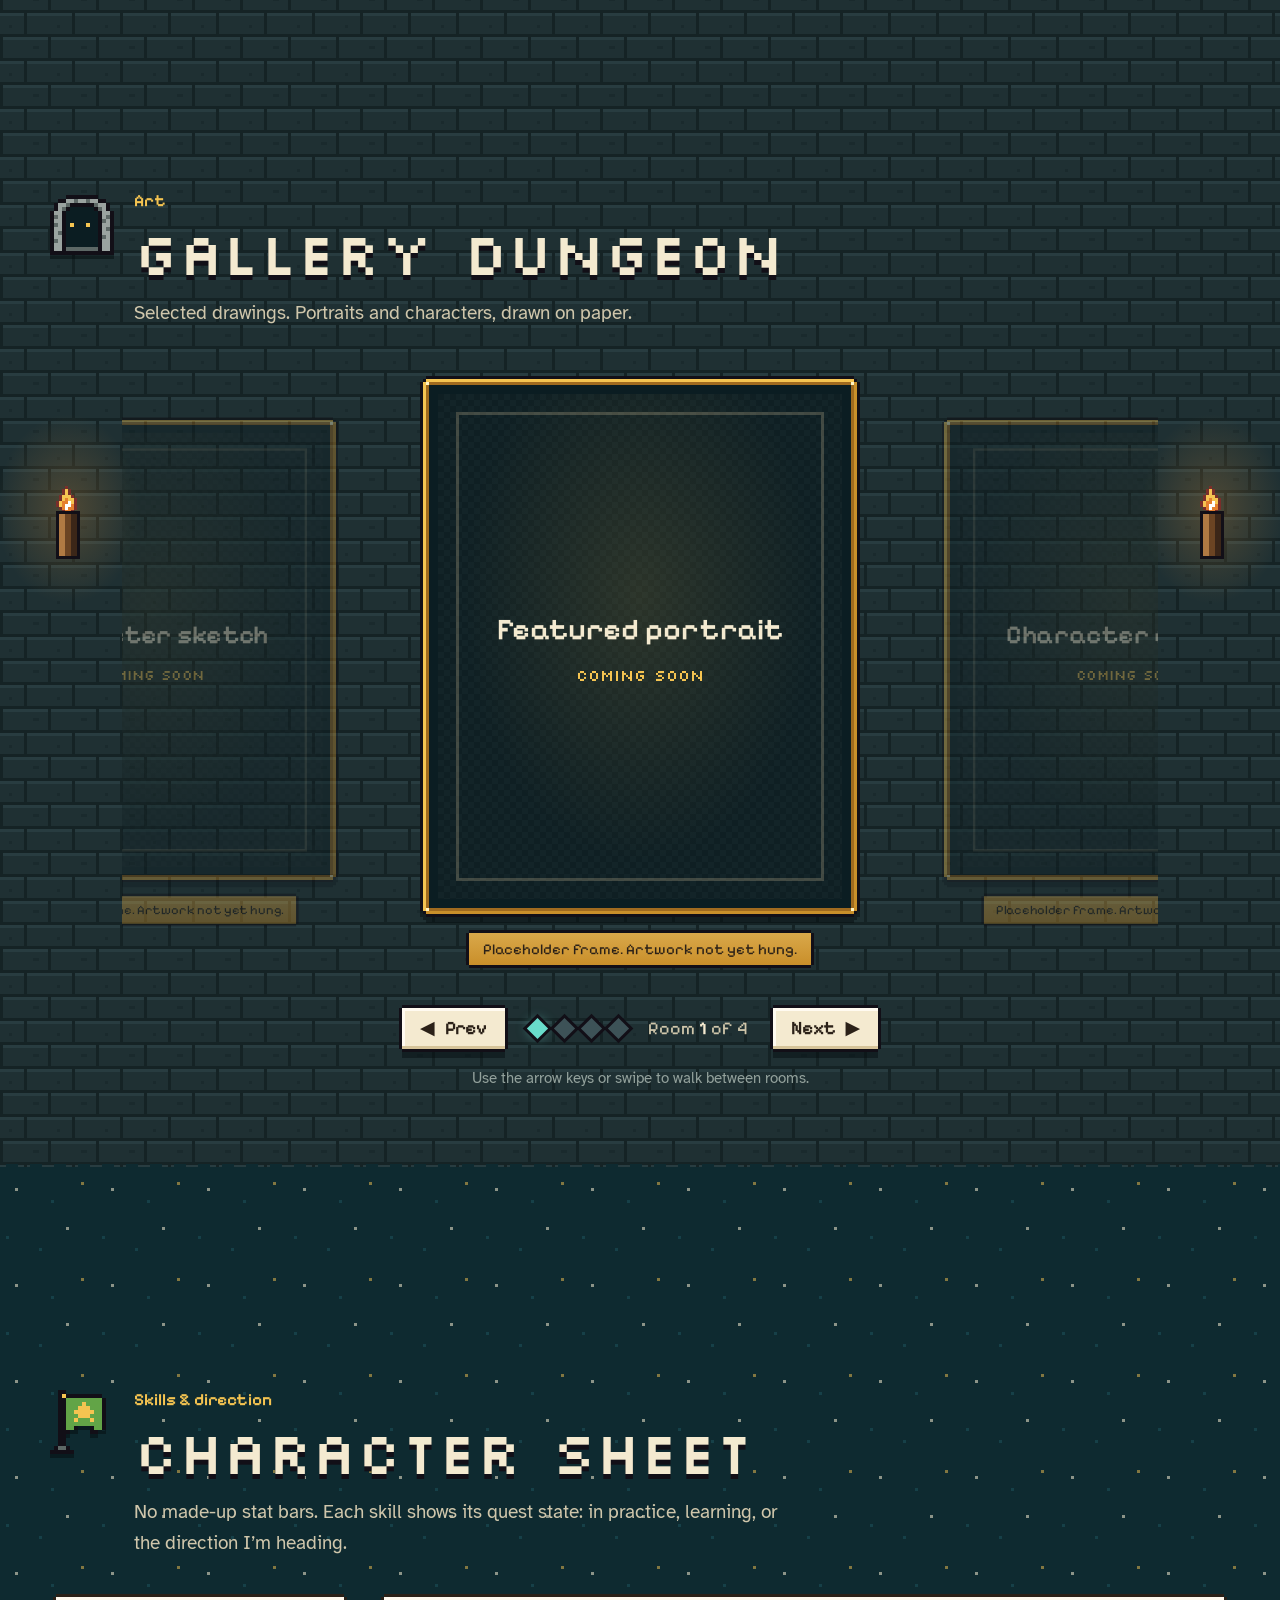
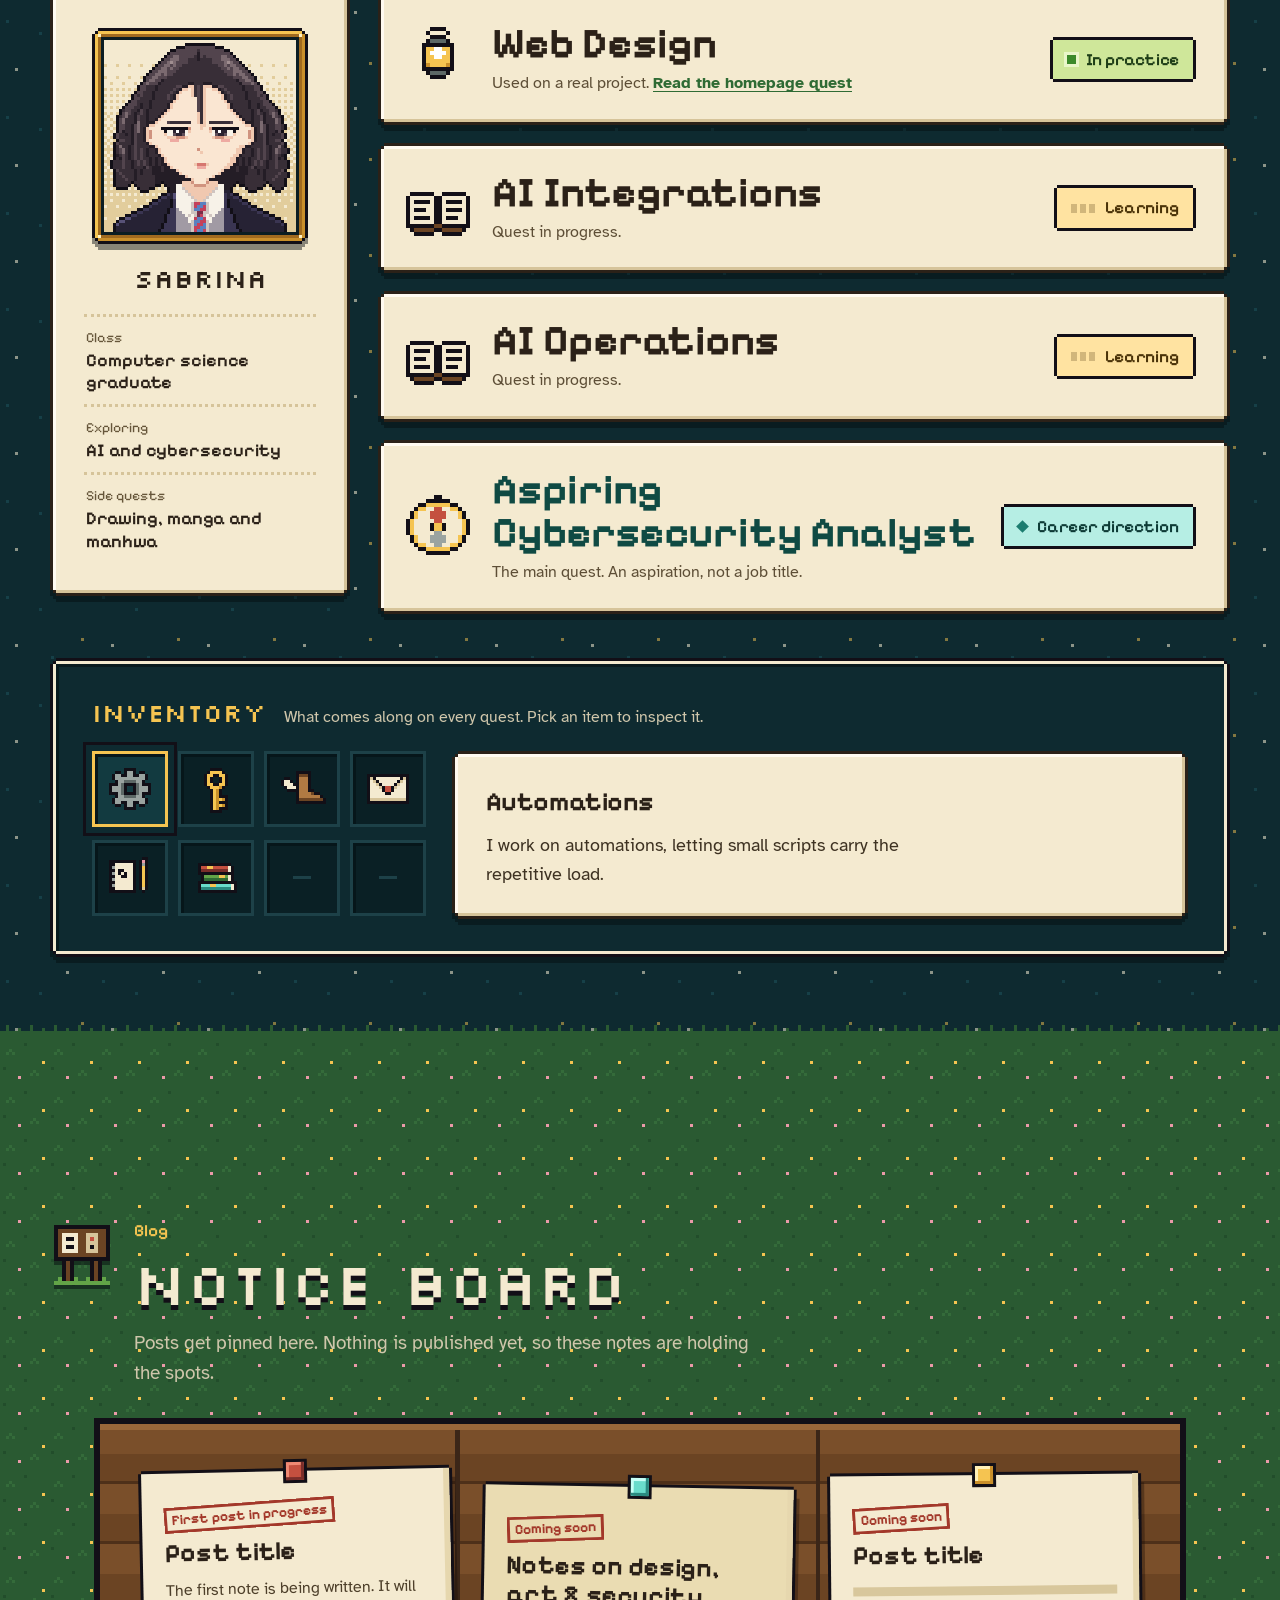
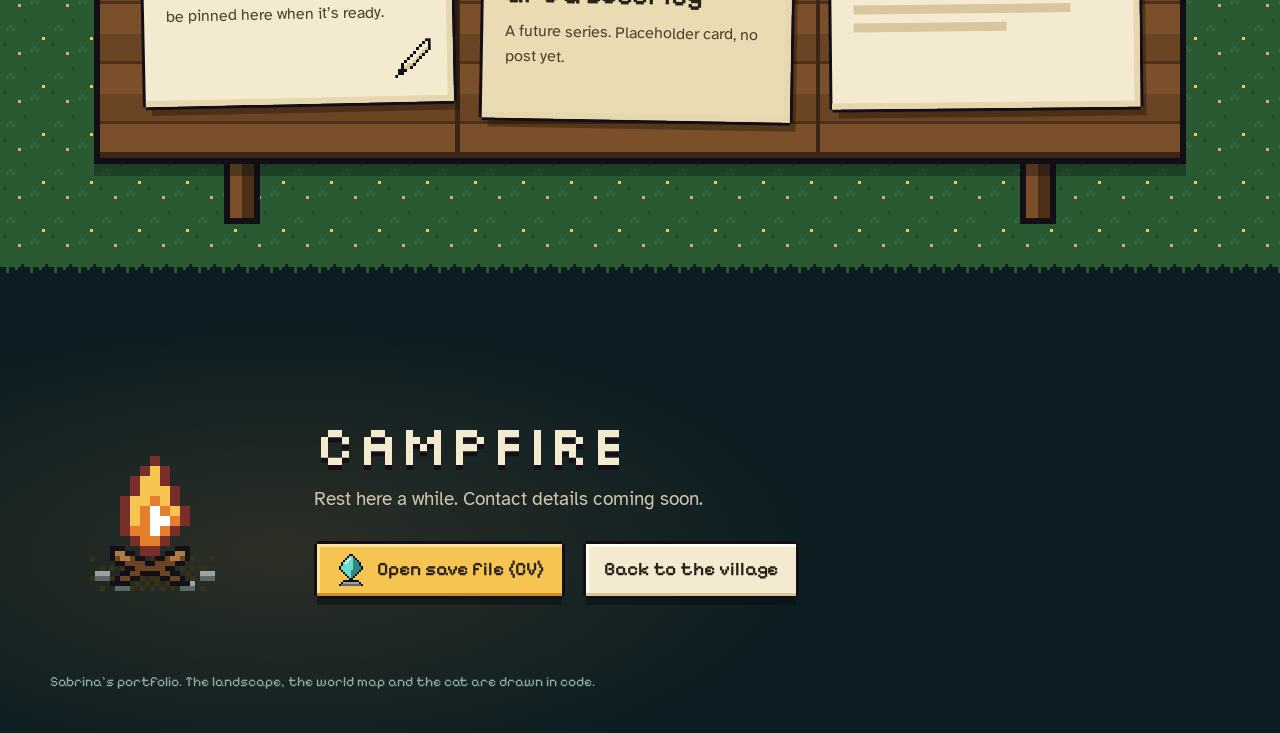
==== commit 09d621f2: "Polish: fix mid-width overflow, accessibility, performance and copy - Overflow: the Gallery Dungeon " ====
--- a/site/index.html
+++ b/site/index.html
@@ -5,8 +5,13 @@
 <meta name="viewport" content="width=device-width, initial-scale=1">
 <meta name="robots" content="noindex,nofollow">
 <title>Sabrina · Pixel Neko Quest</title>
-<meta name="description" content="Sabrina's portfolio: computer science graduate exploring AI and cybersecurity. A cozy pixel quest through projects, drawings and skills.">
+<meta name="description" content="Sabrina’s portfolio: computer science graduate exploring AI and cybersecurity. A cozy pixel quest through projects, drawings and skills.">
 <meta name="theme-color" content="#0b1d22">
+<meta property="og:type" content="website">
+<meta property="og:site_name" content="Sabrina · Pixel Neko Quest">
+<meta property="og:title" content="Sabrina · Pixel Neko Quest">
+<meta property="og:description" content="Sabrina’s portfolio: computer science graduate exploring AI and cybersecurity. A cozy pixel quest through projects, drawings and skills.">
+<link rel="icon" href="assets/favicon.svg" type="image/svg+xml">
 <link rel="preconnect" href="https://fonts.googleapis.com">
 <link rel="preconnect" href="https://fonts.gstatic.com" crossorigin>
 <link href="https://fonts.googleapis.com/css2?family=Atkinson+Hyperlegible:ital,wght@0,400;0,700;1,400&family=Pixelify+Sans:wght@400;500;600;700&family=Silkscreen:wght@400;700&display=swap" rel="stylesheet">
@@ -29,8 +34,8 @@
       <ul>
         <li><a href="#home" data-area="home"><i class="spr" data-spr="house" aria-hidden="true"></i><span>Village</span></a></li>
         <li><a href="#projects" data-area="projects"><i class="spr" data-spr="scroll" aria-hidden="true"></i><span>Quest Log</span></a></li>
-        <li><a href="#art" data-area="art"><i class="spr" data-spr="gate" aria-hidden="true"></i><span>Gallery</span></a></li>
-        <li><a href="#skills" data-area="skills"><i class="spr" data-spr="banner" aria-hidden="true"></i><span>Character</span></a></li>
+        <li><a href="#art" data-area="art"><i class="spr" data-spr="gate" aria-hidden="true"></i><span>Gallery<span class="sr-only"> Dungeon</span></span></a></li>
+        <li><a href="#skills" data-area="skills"><i class="spr" data-spr="banner" aria-hidden="true"></i><span>Character<span class="sr-only"> Sheet</span></span></a></li>
         <li><a href="#blog" data-area="blog"><i class="spr" data-spr="board" aria-hidden="true"></i><span>Notice Board</span></a></li>
         <li><a href="cv.html" class="is-save"><i class="spr" data-spr="crystal" aria-hidden="true"></i><span>Save File <small>CV</small></span></a></li>
       </ul>
@@ -54,7 +59,7 @@
 
       <div class="hero__title wrap">
         <p class="hero__area">The Village</p>
-        <h1 id="heroTitle" class="title-pixel"><span class="t-small">Hi, I'm</span> <span class="t-big">Sabrina.</span></h1>
+        <h1 id="heroTitle" class="title-pixel"><span class="t-small">Hi, I’m</span> <span class="t-big">Sabrina.</span></h1>
       </div>
 
       <div class="dlg wrap">
@@ -62,7 +67,7 @@
           <figure class="party">
             <div class="party__frame frame-gold">
               <div class="portrait" data-portrait>
-                <img class="portrait__px" src="assets/avatar/avatar-64.png" alt="pixel-art version of Sabrina's avatar" width="64" height="64">
+                <img class="portrait__px" src="assets/avatar/avatar-64.png" alt="pixel-art version of Sabrina’s avatar" width="64" height="64">
                 <canvas aria-hidden="true" width="64" height="64"></canvas>
               </div>
             </div>
@@ -70,13 +75,13 @@
               <span class="party__name">Sabrina</span>
               <button class="hd-toggle" type="button" aria-pressed="false">
                 <span class="hd-toggle__track" aria-hidden="true"><span class="hd-toggle__knob"></span></span>
-                <span class="hd-toggle__label">HD</span>
+                <span class="hd-toggle__label">HD<span class="sr-only"> portrait</span></span>
               </button>
             </figcaption>
           </figure>
 
           <div class="dlg__body">
-            <p class="dlg__tag">Sabrina</p>
+            <p class="dlg__tag" aria-hidden="true">Sabrina</p>
             <p class="dlg__text" data-type>Computer science graduate exploring AI and cybersecurity.</p>
             <p class="dlg__ask">Where shall we go first?</p>
             <ul class="dlg__choices" aria-label="Choose a path">
@@ -100,7 +105,7 @@
       </div>
       <div class="map frame-wood">
         <canvas class="map__terrain" aria-hidden="true"></canvas>
-        <ol class="map__nodes">
+        <ol class="map__nodes" aria-label="Landmarks">
           <li><a href="#home" class="node" data-node="0"><i class="spr" data-spr="house" aria-hidden="true"></i><span class="node__plate"><b>Village</b><small>Home</small></span></a></li>
           <li><a href="#projects" class="node" data-node="1"><i class="spr" data-spr="scroll" aria-hidden="true"></i><span class="node__plate"><b>Quest Log</b><small>Projects</small></span></a></li>
           <li><a href="#art" class="node" data-node="2"><i class="spr" data-spr="gate" aria-hidden="true"></i><span class="node__plate"><b>Gallery Dungeon</b><small>Art</small></span></a></li>
@@ -120,7 +125,7 @@
         <div>
           <p class="area-head__real">Projects</p>
           <h2 id="projectsTitle" class="title-pixel">Quest Log</h2>
-          <p class="area-head__lead">Work written up as quests. One is complete, the next pages are still blank.</p>
+          <p class="area-head__lead">Work written up as quests. One is complete; the next pages are still blank.</p>
         </div>
       </div>
 
@@ -177,7 +182,7 @@
         <article class="quest quest--locked frame-cream" role="tabpanel" id="qp-2" aria-labelledby="qt-2">
           <i class="spr" data-spr="lock" aria-hidden="true"></i>
           <h3 class="quest__title">This page is still blank</h3>
-          <p>More projects soon. New quests get written here as they're finished.</p>
+          <p>More projects soon. New quests get written here as they’re finished.</p>
         </article>
       </div>
     </div>
@@ -221,7 +226,7 @@
         <div class="gallery__controls">
           <button class="pbtn" type="button" data-prev aria-label="Previous drawing"><span aria-hidden="true">◀</span> Prev</button>
           <div class="gallery__dots" aria-hidden="true"></div>
-          <p class="gallery__count" aria-live="polite">Room <b data-count>1</b> of 4</p>
+          <p class="gallery__count" aria-live="polite">Room <b data-count>1</b> of 4<span class="sr-only" data-count-name></span></p>
           <button class="pbtn" type="button" data-next aria-label="Next drawing">Next <span aria-hidden="true">▶</span></button>
         </div>
         <p class="gallery__hint">Use the arrow keys or swipe to walk between rooms.</p>
@@ -237,7 +242,7 @@
         <div>
           <p class="area-head__real">Skills &amp; direction</p>
           <h2 id="skillsTitle" class="title-pixel">Character Sheet</h2>
-          <p class="area-head__lead">No made-up stat bars. Each skill shows its quest state: in practice, learning, or the direction I'm heading.</p>
+          <p class="area-head__lead">No made-up stat bars. Each skill shows its quest state: in practice, learning, or the direction I’m heading.</p>
         </div>
       </div>
 
@@ -305,7 +310,7 @@
             <li role="option" tabindex="-1" aria-selected="false" data-name="Quick learning" data-desc="Winged boots. New tools and ideas get picked up fast."><i class="spr" data-spr="boots" aria-hidden="true"></i><span class="sr-only">Quick learning</span></li>
             <li role="option" tabindex="-1" aria-selected="false" data-name="Communication" data-desc="A sealed letter. Clear words, plain writing, and keeping the team in the loop."><i class="spr" data-spr="letter" aria-hidden="true"></i><span class="sr-only">Communication</span></li>
             <li role="option" tabindex="-1" aria-selected="false" data-name="Sketchbook" data-desc="Portraits and characters, drawn on paper. Pages will hang in the Gallery Dungeon."><i class="spr" data-spr="sketchbook" aria-hidden="true"></i><span class="sr-only">Sketchbook</span></li>
-            <li role="option" tabindex="-1" aria-selected="false" data-name="Manga and manhwa" data-desc="Always a volume in the bag. Sabrina reads manga and manhwa."><i class="spr" data-spr="books" aria-hidden="true"></i><span class="sr-only">Manga and manhwa</span></li>
+            <li role="option" tabindex="-1" aria-selected="false" data-name="Manga and manhwa" data-desc="Always a volume in the bag. I read manga and manhwa."><i class="spr" data-spr="books" aria-hidden="true"></i><span class="sr-only">Manga and manhwa</span></li>
             <li role="option" tabindex="-1" aria-selected="false" data-name="Empty slot" data-desc="Room for whatever the next quest hands over." class="is-empty"><span class="sr-only">Empty slot</span></li>
             <li role="option" tabindex="-1" aria-selected="false" data-name="Empty slot" data-desc="Room for whatever the next quest hands over." class="is-empty"><span class="sr-only">Empty slot</span></li>
           </ul>
@@ -336,7 +341,7 @@
             <span class="note__pin" aria-hidden="true"></span>
             <p class="note__stamp">First post in progress</p>
             <h3 class="note__title">Post title</h3>
-            <p class="note__text">The first note is being written. It will be pinned here when it's ready.</p>
+            <p class="note__text">The first note is being written. It will be pinned here when it’s ready.</p>
             <i class="spr note__quill" data-spr="quill" aria-hidden="true"></i>
           </article>
           <article class="note note--b">
@@ -372,7 +377,7 @@
       </div>
     </div>
   </div>
-  <p class="camp__credits wrap">Sabrina's portfolio. Every pixel, the landscape and the cat are drawn in code.</p>
+  <p class="camp__credits wrap">Sabrina’s portfolio. The landscape, the world map and the cat are drawn in code.</p>
 </footer>
 
 <div class="area-banner frame-dark" aria-hidden="true"><small>Now entering</small><b data-banner-name></b></div>
--- a/site/style.css
+++ b/site/style.css
@@ -24,7 +24,7 @@
   --stone: #1c2b2e;
   --berry: #c4503f;
   --crystal: #69dccb;
-  --muted: #c9c0a4;
+  --muted: #cfc6ab;
 
   --px: 3px;               /* one art pixel */
   --s: 3px;                /* sprite scale */
@@ -46,6 +46,8 @@
   --tile-clearing: url("data:image/svg+xml,%3Csvg xmlns='http://www.w3.org/2000/svg' width='16' height='16' viewBox='0 0 16 16' shape-rendering='crispEdges'%3E%3Crect width='16' height='16' fill='%232a5a32'/%3E%3Cpath fill='%23346b3a' d='M3 4h1v1H3zM2 5h1v1H2zM4 5h1v1H4zM11 11h1v1h-1zM10 12h1v1h-1zM12 12h1v1h-1z'/%3E%3Cpath fill='%23f5c451' d='M14 8h1v1h-1z'/%3E%3Cpath fill='%23ea9aa9' d='M6 13h1v1H6z'/%3E%3Cpath fill='%23224d2b' d='M8 2h1v1H8zM1 10h1v1H1z'/%3E%3C/svg%3E");
   --tile-wood: url("data:image/svg+xml,%3Csvg xmlns='http://www.w3.org/2000/svg' width='32' height='16' viewBox='0 0 32 16' shape-rendering='crispEdges'%3E%3Crect width='32' height='16' fill='%233b2618'/%3E%3Cpath fill='%23462e1d' d='M0 0h21v1H0zM22 0h10v1H22zM0 8h8v1H0zM9 8h23v1H9z'/%3E%3Cpath fill='%23331f13' d='M3 3h6v1H3zM24 4h5v1h-5zM12 11h7v1h-7zM27 12h3v1h-3z'/%3E%3Cpath fill='%23281910' d='M0 7h32v1H0zM0 15h32v1H0zM21 0h1v7h-1zM8 8h1v7H8z'/%3E%3C/svg%3E");
   --tile-stone: url("data:image/svg+xml,%3Csvg xmlns='http://www.w3.org/2000/svg' width='16' height='16' viewBox='0 0 16 16' shape-rendering='crispEdges'%3E%3Crect width='16' height='16' fill='%231f3033'/%3E%3Cpath fill='%23152325' d='M0 7h16v1H0zM0 15h16v1H0zM0 0h1v7H0zM8 8h1v7H8z'/%3E%3Cpath fill='%23283c40' d='M1 0h15v1H1zM0 8h8v1H0zM9 8h7v1H9z'/%3E%3Cpath fill='%231a2a2d' d='M11 3h2v1h-2zM3 12h1v1H3z'/%3E%3C/svg%3E");
+  /* objective tick (the sprite "check"); main.js swaps in the same sprite as a PNG */
+  --check: url("data:image/svg+xml,%3Csvg xmlns='http://www.w3.org/2000/svg' viewBox='0 0 10 9' shape-rendering='crispEdges'%3E%3Cpath fill='%23120f17' d='M8 0h1v1h-1zM9 0h1v1h-1zM7 1h1v1h-1zM9 1h1v1h-1zM6 2h1v1h-1zM9 2h1v1h-1zM0 3h1v1h-1zM1 3h1v1h-1zM5 3h1v1h-1zM8 3h1v1h-1zM0 4h1v1h-1zM2 4h1v1h-1zM4 4h1v1h-1zM7 4h1v1h-1zM0 5h1v1h-1zM3 5h1v1h-1zM6 5h1v1h-1zM1 6h1v1h-1zM5 6h1v1h-1zM2 7h1v1h-1zM4 7h1v1h-1zM3 8h1v1h-1z'/%3E%3Cpath fill='%2362a447' d='M8 1h1v1h-1zM7 2h1v1h-1zM8 2h1v1h-1zM6 3h1v1h-1zM7 3h1v1h-1zM1 4h1v1h-1zM5 4h1v1h-1zM6 4h1v1h-1zM1 5h1v1h-1zM2 5h1v1h-1zM4 5h1v1h-1zM5 5h1v1h-1zM2 6h1v1h-1zM3 6h1v1h-1zM4 6h1v1h-1zM3 7h1v1h-1z'/%3E%3C/svg%3E");
   --tile-stars: url("data:image/svg+xml,%3Csvg xmlns='http://www.w3.org/2000/svg' width='32' height='32' viewBox='0 0 32 32' shape-rendering='crispEdges'%3E%3Crect width='32' height='32' fill='%230e2a30'/%3E%3Cpath fill='%23f4ead0' fill-opacity='.55' d='M5 6h1v1H5zM22 19h1v1h-1z'/%3E%3Cpath fill='%23f5c451' fill-opacity='.5' d='M27 4h1v1h-1z'/%3E%3Cpath fill='%23164048' d='M13 26h1v1h-1zM17 10h1v1h-1zM2 22h1v1H2z'/%3E%3C/svg%3E");
 }
 
@@ -64,12 +66,15 @@
   line-height: 1.6;
   overflow-x: hidden;
   -webkit-font-smoothing: antialiased;
+  /* Pixelify Sans draws its "fi" ligature like an "A" ("Arst", "save Ale"): spell letters out */
+  font-variant-ligatures: no-common-ligatures;
 }
 
 img, canvas { display: block; max-width: 100%; }
 a { color: inherit; }
 button { font: inherit; color: inherit; }
-h1, h2, h3, h4 { margin: 0; font-weight: 400; }
+h1, h2, h3, h4 { margin: 0; font-weight: 400; text-wrap: balance; }
+p, li { text-wrap: pretty; }
 p { margin: 0; }
 ul, ol { margin: 0; padding: 0; list-style: none; }
 
@@ -84,6 +89,8 @@
   outline: 3px solid var(--lantern);
   outline-offset: 3px;
 }
+/* lantern yellow vanishes on cream boxes: focus there gets an ink ring */
+.frame-cream :focus-visible, .note :focus-visible { outline-color: var(--ink-brown); }
 
 .skip {
   position: absolute; left: 16px; top: -80px; z-index: 200;
@@ -197,8 +204,8 @@
   font-size: 11px; color: var(--lantern); opacity: 0;
 }
 .hud__nav a:hover::before, .hud__nav a:focus-visible::before { opacity: .6; }
-.hud__nav a[aria-current="true"] { color: var(--lantern); }
-.hud__nav a[aria-current="true"]::before { opacity: 1; animation: blink 1s steps(2) infinite; }
+.hud__nav a[aria-current] { color: var(--lantern); }
+.hud__nav a[aria-current]::before { opacity: 1; animation: blink 1s steps(2) infinite; }
 .hud__nav a.is-save { color: var(--crystal); }
 
 .hud__menu { display: none; }
@@ -210,9 +217,11 @@
 .hud__cat .spr { --s: 3px; }
 .hud__snd { margin-left: -8px; }
 .hud__snd .spr { --s: 2px; }
-.hud__cat[aria-pressed="false"], .hud__snd[aria-pressed="false"] { opacity: .55; }
+/* dim the icon and word, not the button, so its focus ring stays at full strength */
+.hud__cat[aria-pressed="false"] > *, .hud__snd[aria-pressed="false"] > * { opacity: .55; }
 .hud__cat-state, .hud__snd-state { min-width: 2.2ch; text-align: left; }
-.no-js .hud__snd { display: none; }
+.no-js .hud__snd, .no-js .hud__cat { display: none; }
+.no-js .hud .spr { display: none; }
 
 /* pressing any pixel control sinks it by 2px */
 .hud__cat:active, .hud__snd:active, .hud__menu:active, .hud__brand:active, .hd-toggle:active,
@@ -583,6 +592,9 @@
 /* =========================================================
    GALLERY DUNGEON
    ========================================================= */
+/* the torch glow spills past the gallery into the margins; clip it at the
+   viewport edge so it never widens the page (900–1280px used to scroll sideways) */
+.area--dungeon { overflow-x: clip; }
 .gallery { position: relative; padding-inline: 72px; }
 .gallery:focus-visible { outline-offset: 10px; }
 .gallery__viewport { overflow-x: auto; scroll-snap-type: x mandatory; padding-block: 12px 6px; }
@@ -669,7 +681,7 @@
 .card__name { font-family: var(--f-display); font-size: 26px; color: var(--ink-brown); }
 .card__stats { width: 100%; margin: 0; display: grid; gap: 0; }
 .card__stats div { padding: 10px 2px; border-top: 3px dotted var(--parch); }
-.card__stats dt { font-family: var(--f-ui); font-size: 14px; color: #7a6a4c; }
+.card__stats dt { font-family: var(--f-ui); font-size: 14px; color: #66563a; }
 .card__stats dd { margin: 0; font-family: var(--f-ui); font-weight: 600; font-size: 18px; color: var(--ink-brown); line-height: 1.25; }
 
 .skills { display: grid; gap: 18px; }
@@ -776,8 +788,8 @@
 .note--c .note__pin { background: var(--lantern); box-shadow: 0 0 0 3px var(--ink), inset -3px -3px 0 0 #c98f2a, inset 3px 3px 0 0 #fff0b8; }
 .note__stamp {
   justify-self: start;
-  font-family: var(--f-ui); font-weight: 700; font-size: 14px; color: var(--berry);
-  padding: 2px 8px; box-shadow: inset 0 0 0 3px var(--berry);
+  font-family: var(--f-ui); font-weight: 700; font-size: 14px; color: #a3382a;
+  padding: 2px 8px; box-shadow: inset 0 0 0 3px #a3382a;
   transform: rotate(-3deg);
 }
 .note__title { font-family: var(--f-ui); font-weight: 700; font-size: 26px; line-height: 1.1; }
@@ -808,7 +820,7 @@
 .camp__text h2 { font-size: clamp(32px, 4.6vw, 56px); }
 .camp__text p { margin-top: 12px; color: var(--muted); font-size: 19px; }
 .camp__actions { display: flex; flex-wrap: wrap; gap: 14px 18px; margin-top: 26px; }
-.camp__credits { margin-top: 72px; font-family: var(--f-ui); font-size: 14px; color: #6f8a85; }
+.camp__credits { margin-top: 72px; font-family: var(--f-ui); font-size: 14px; color: #92aba5; }
 
 /* =========================================================
    THE WORLD (painted ground behind every area) + TRAIL
@@ -949,8 +961,12 @@
   .slide { flex-basis: 84%; }
   .js .gallery__track .slide { width: 80%; }
   .gallery__track { gap: 18px; }
-  .gallery__controls { gap: 12px; }
-  .gallery__count { order: -1; width: 100%; }
+  /* counter and gems on one row, Prev and Next side by side under them */
+  .gallery__controls { display: grid; grid-template-columns: auto auto; justify-content: center; align-items: center; gap: 14px 16px; }
+  .gallery__count { grid-row: 1; grid-column: 1; justify-self: end; min-width: 0; }
+  .gallery__dots { grid-row: 1; grid-column: 2; }
+  .gallery__controls [data-prev] { grid-row: 2; grid-column: 1; justify-self: end; }
+  .gallery__controls [data-next] { grid-row: 2; grid-column: 2; justify-self: start; }
   .skill { grid-template-columns: auto minmax(0, 1fr); gap: 8px 16px; padding: 14px; }
   .skill__icon { --s: 3px; grid-row: span 2; align-self: start; }
   .skill .state { grid-column: 2; justify-self: start; }
@@ -965,11 +981,42 @@
   .area-banner b { font-size: 17px; }
 }
 
+/* areas scrolled out of view stop their looping sprites (set by main.js) */
+.is-offscreen *, .is-offscreen *::before, .is-offscreen *::after { animation-play-state: paused !important; }
+
 @media (prefers-reduced-motion: reduce) {
   *, *::before, *::after { animation-duration: .001ms !important; animation-iteration-count: 1 !important; transition-duration: .001ms !important; }
 }
 
 [tabindex="-1"]:focus { outline: none; }
+
+/* =========================================================
+   NO JAVASCRIPT: everything stays readable without the scripts
+   ========================================================= */
+.no-js .map__terrain { display: none; }
+.no-js .map__nodes { padding: 18px; }
+/* quest tabs need the script; without it both quest pages simply stack */
+.no-js .quests { grid-template-columns: 1fr; }
+.no-js .quests__list { display: none; }
+/* inventory: the item names become visible chips (icons are drawn by the script) */
+.no-js .inventory__body { grid-template-columns: 1fr; }
+.no-js .inv-grid { grid-template-columns: repeat(auto-fill, minmax(150px, 1fr)); width: auto; }
+.no-js .inv-grid li .spr { display: none; }
+.no-js .inv-grid li { width: auto; height: auto; aspect-ratio: auto; padding: 10px 14px; place-items: start; cursor: default; font-family: var(--f-ui); font-size: 17px; }
+.no-js .inv-grid li .sr-only { position: static !important; width: auto; height: auto; margin: 0; overflow: visible; clip: auto; white-space: normal; }
+.no-js .inv-grid li.is-empty { display: none; }
+.no-js .inv-grid li[aria-selected="true"]::after { display: none; }
+@media (max-width: 980px) {
+  /* the Map menu needs the script: the HUD scrolls away with its links laid out */
+  .no-js .hud { position: absolute; }
+  .no-js .hud__menu { display: none; }
+  .no-js .hud__inner { flex-wrap: wrap; }
+  .no-js .hud__nav { width: 100%; border: 0; border-image: none; filter: none; }
+  .no-js .hud__nav ul { flex-direction: row; flex-wrap: wrap; padding: 0 0 6px; gap: 0 4px; }
+  .no-js .hud__nav a { font-size: 16px; padding: 6px 8px 6px 20px; }
+  .no-js .hud__nav a .spr { display: none; }
+  .no-js .hero { padding-top: 214px; }
+}
 
 /* =========================================================
    CV / SAVE FILE PAGE
@@ -995,12 +1042,14 @@
 .slot__tag { color: var(--muted); margin-top: 6px; max-width: 48ch; }
 .slot .hd-toggle { color: var(--cream); margin-top: 10px; font-weight: 600; }
 
+/* two columns that each stack their cards, so a short card never leaves a hole beside a tall one */
 .cv-grid { display: grid; grid-template-columns: repeat(2, minmax(0, 1fr)); gap: 30px; margin-top: 40px; align-items: start; }
+.cv-col { display: grid; gap: 30px; align-content: start; }
 .cv-card { padding: clamp(18px, 2.6vw, 30px); display: grid; align-content: start; gap: 14px; }
 .cv-card__title { display: flex; align-items: center; gap: 14px; font-family: var(--f-ui); font-weight: 700; font-size: 28px; color: var(--ink-brown); }
 .cv-card__title .spr { --s: 3px; }
 .cv-entry h3 { font-family: var(--f-ui); font-weight: 600; font-size: 22px; color: var(--ink-brown); }
-.cv-entry__meta { font-size: 15px; color: #7a6a4c; font-style: italic; margin-top: 2px; }
+.cv-entry__meta { font-size: 15px; color: #66563a; font-style: italic; margin-top: 2px; }
 .cv-list { margin-top: 12px; display: grid; gap: 8px; }
 .cv-list li { position: relative; padding-left: 22px; color: #3e3222; line-height: 1.5; }
 .cv-list li::before { content: ""; position: absolute; left: 2px; top: .6em; width: 9px; height: 9px; background: var(--leaf); box-shadow: 0 0 0 2px var(--ink-brown); }
@@ -1018,7 +1067,7 @@
 .travel a { display: inline-flex; align-items: center; gap: 8px; font-family: var(--f-ui); font-size: 17px; text-decoration: none; color: var(--cream); padding: 6px 4px; }
 .travel a .spr { --s: 2px; }
 .travel a:hover { color: var(--lantern); }
-.cv-foot { padding-block: 30px 60px; font-family: var(--f-ui); color: #7f9a95; font-size: 15px; }
+.cv-foot { padding-block: 30px 60px; font-family: var(--f-ui); color: #9fb6b0; font-size: 15px; }
 
 @media (max-width: 760px) {
   .cv-hero { height: 300px; }
@@ -1032,5 +1081,5 @@
   .slot__tag, .slot .hd-toggle { grid-column: 1 / -1; justify-self: start; }
   .slot__tag { margin-top: 8px; }
   .slot__actions { grid-column: 1 / -1; }
-  .cv-grid { grid-template-columns: 1fr; gap: 24px; }
-}
+  .cv-grid, .cv-col { grid-template-columns: 1fr; gap: 24px; }
+}
